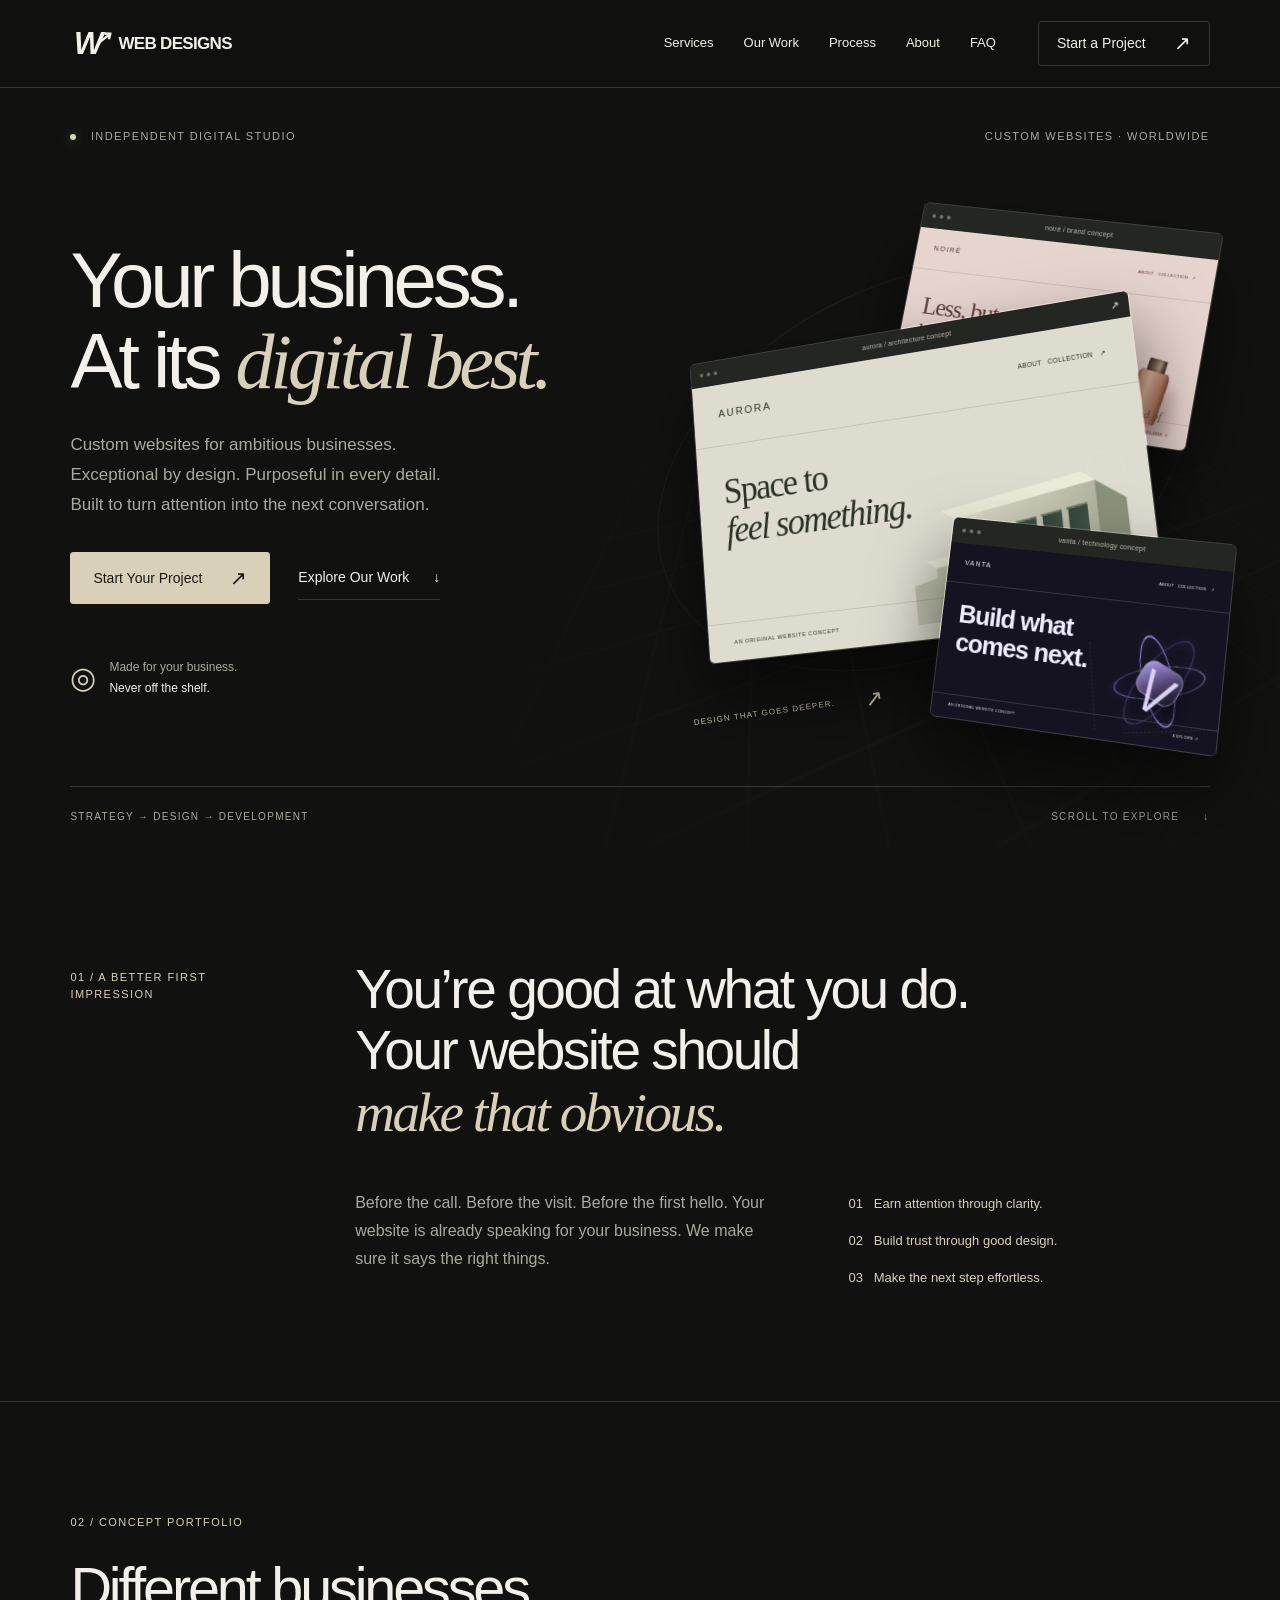
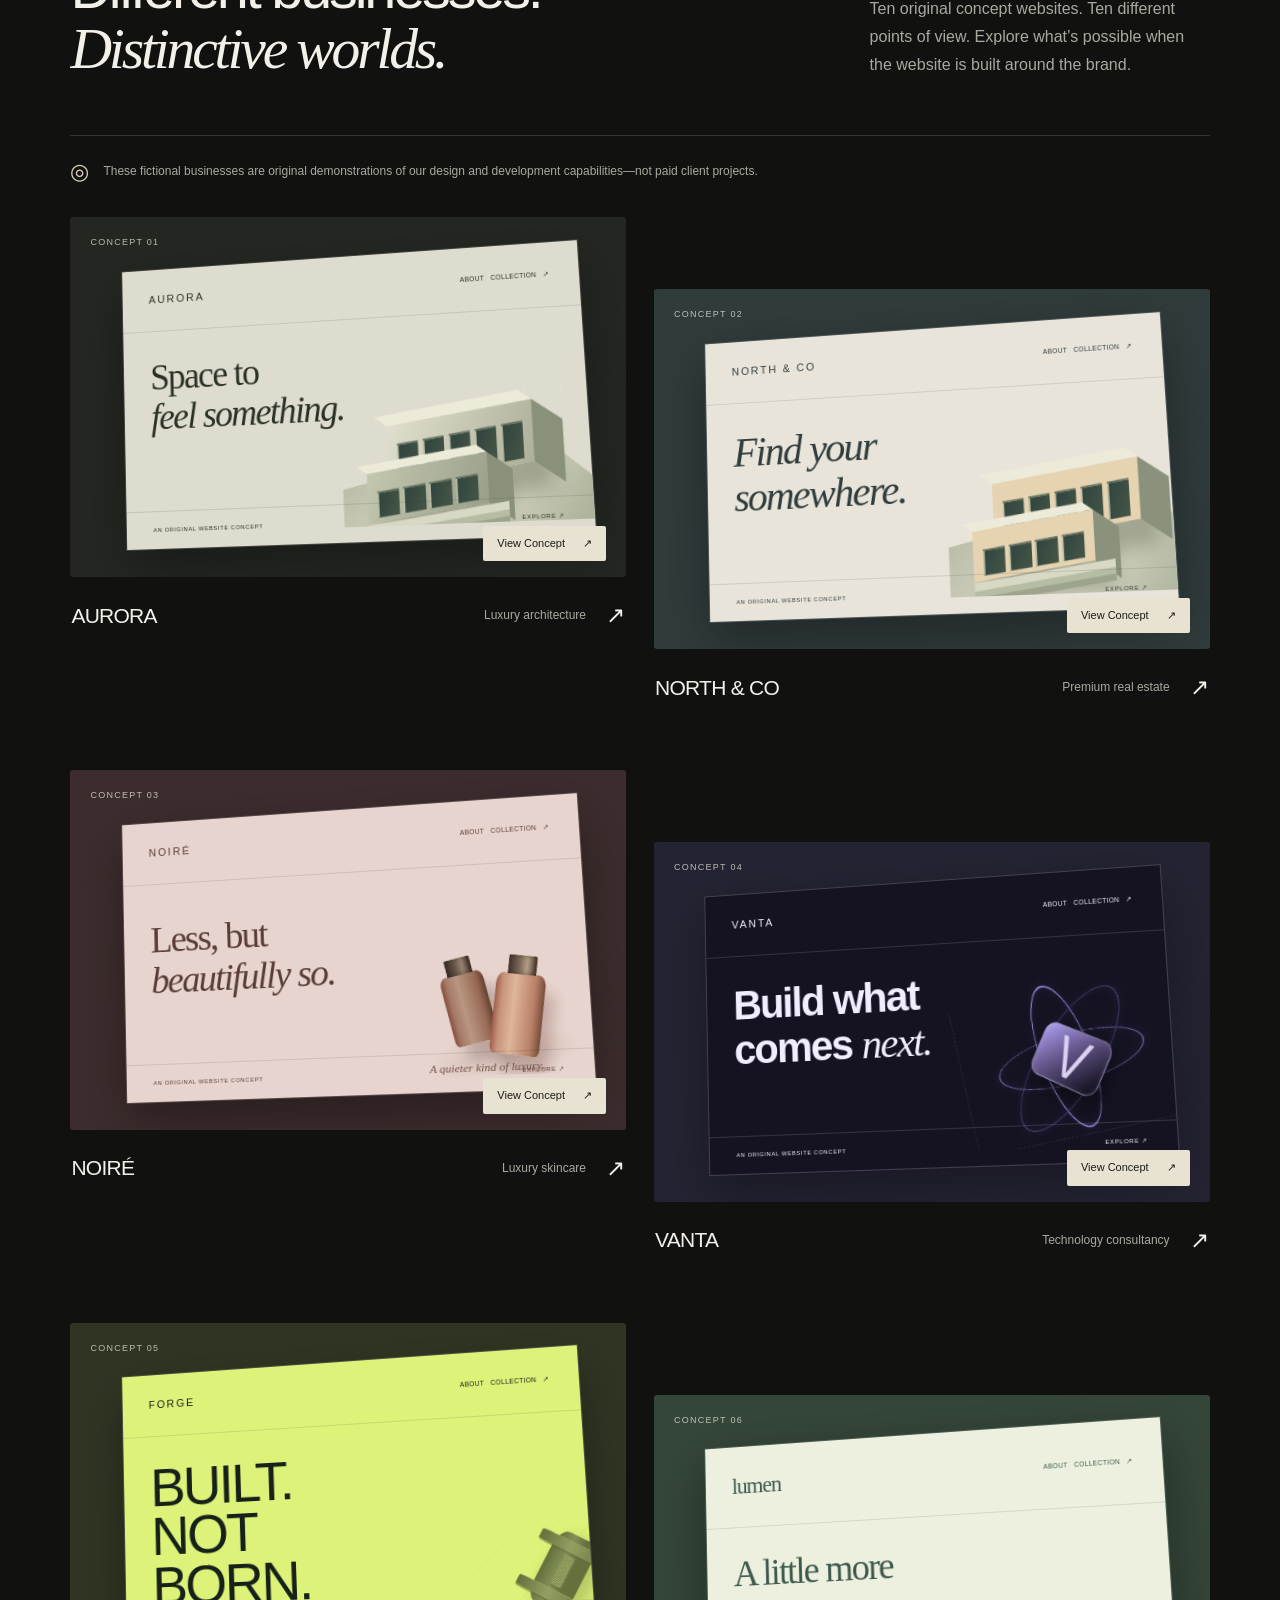
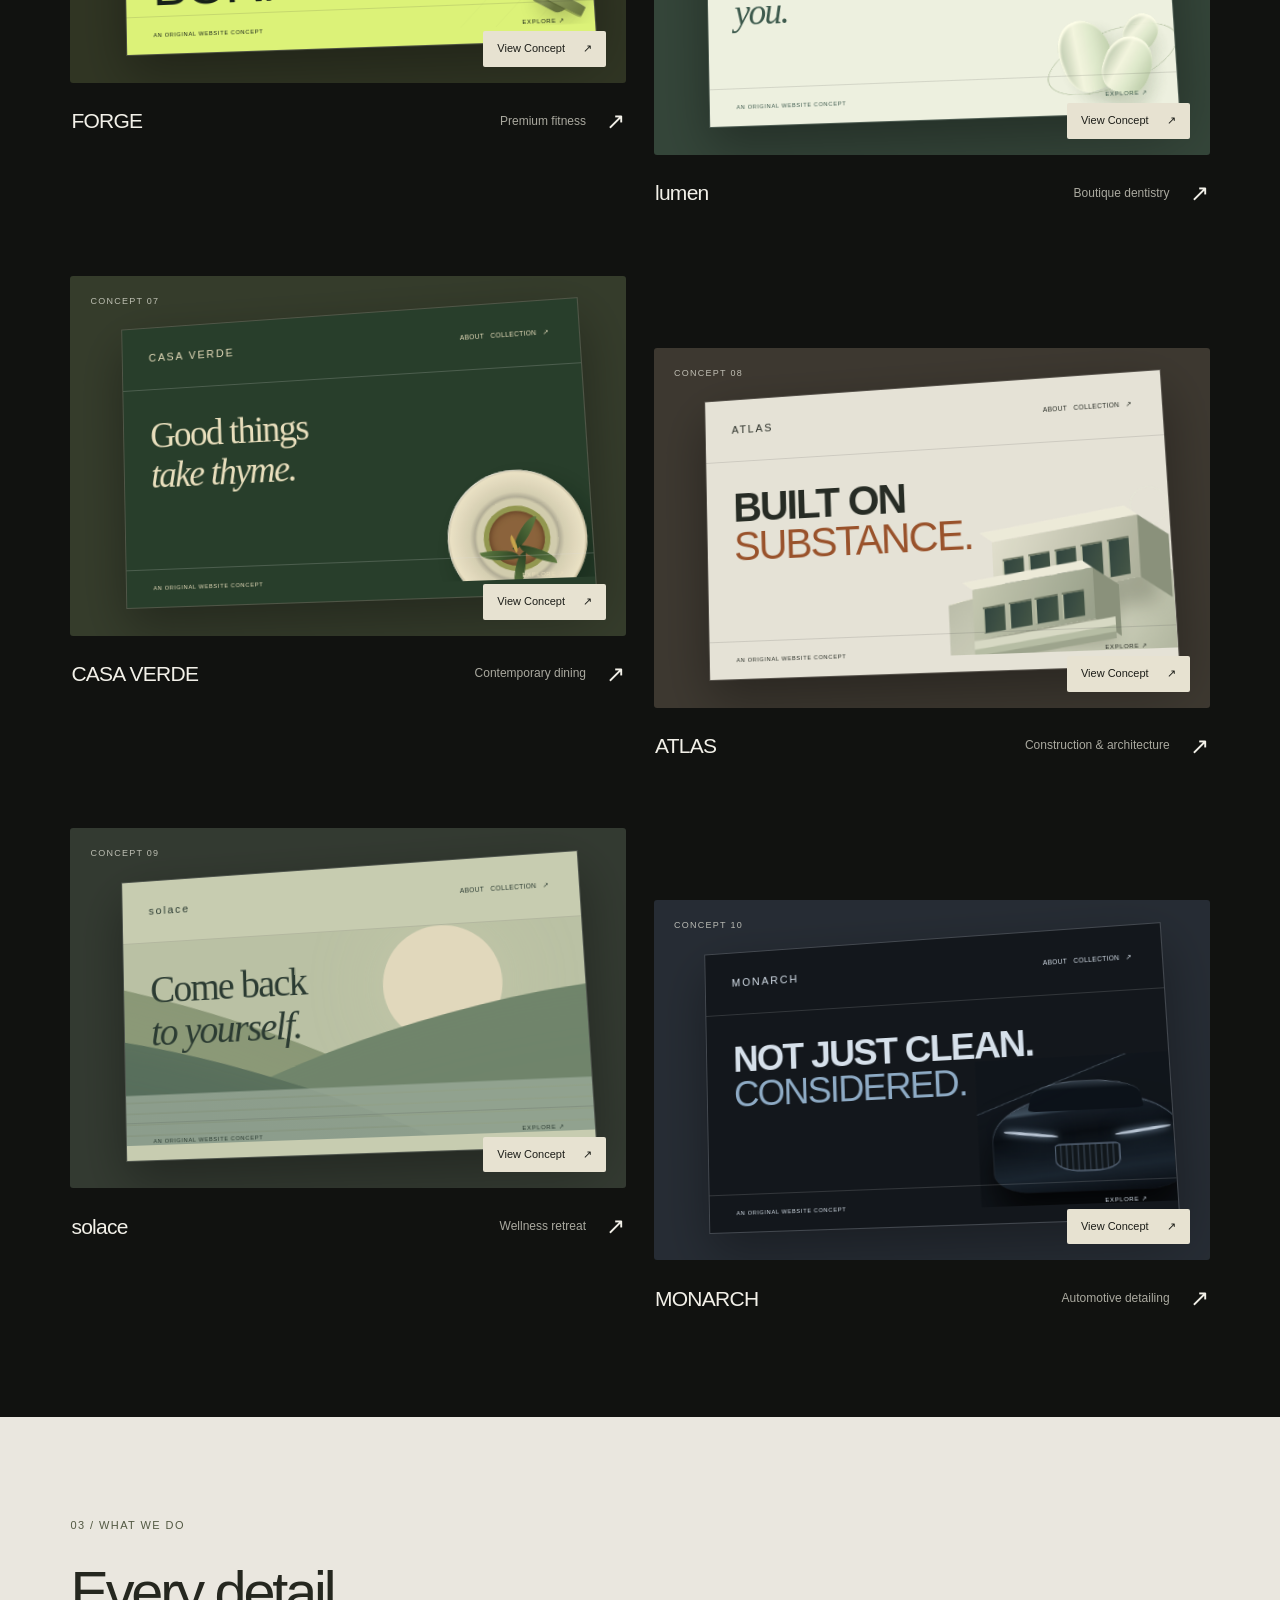
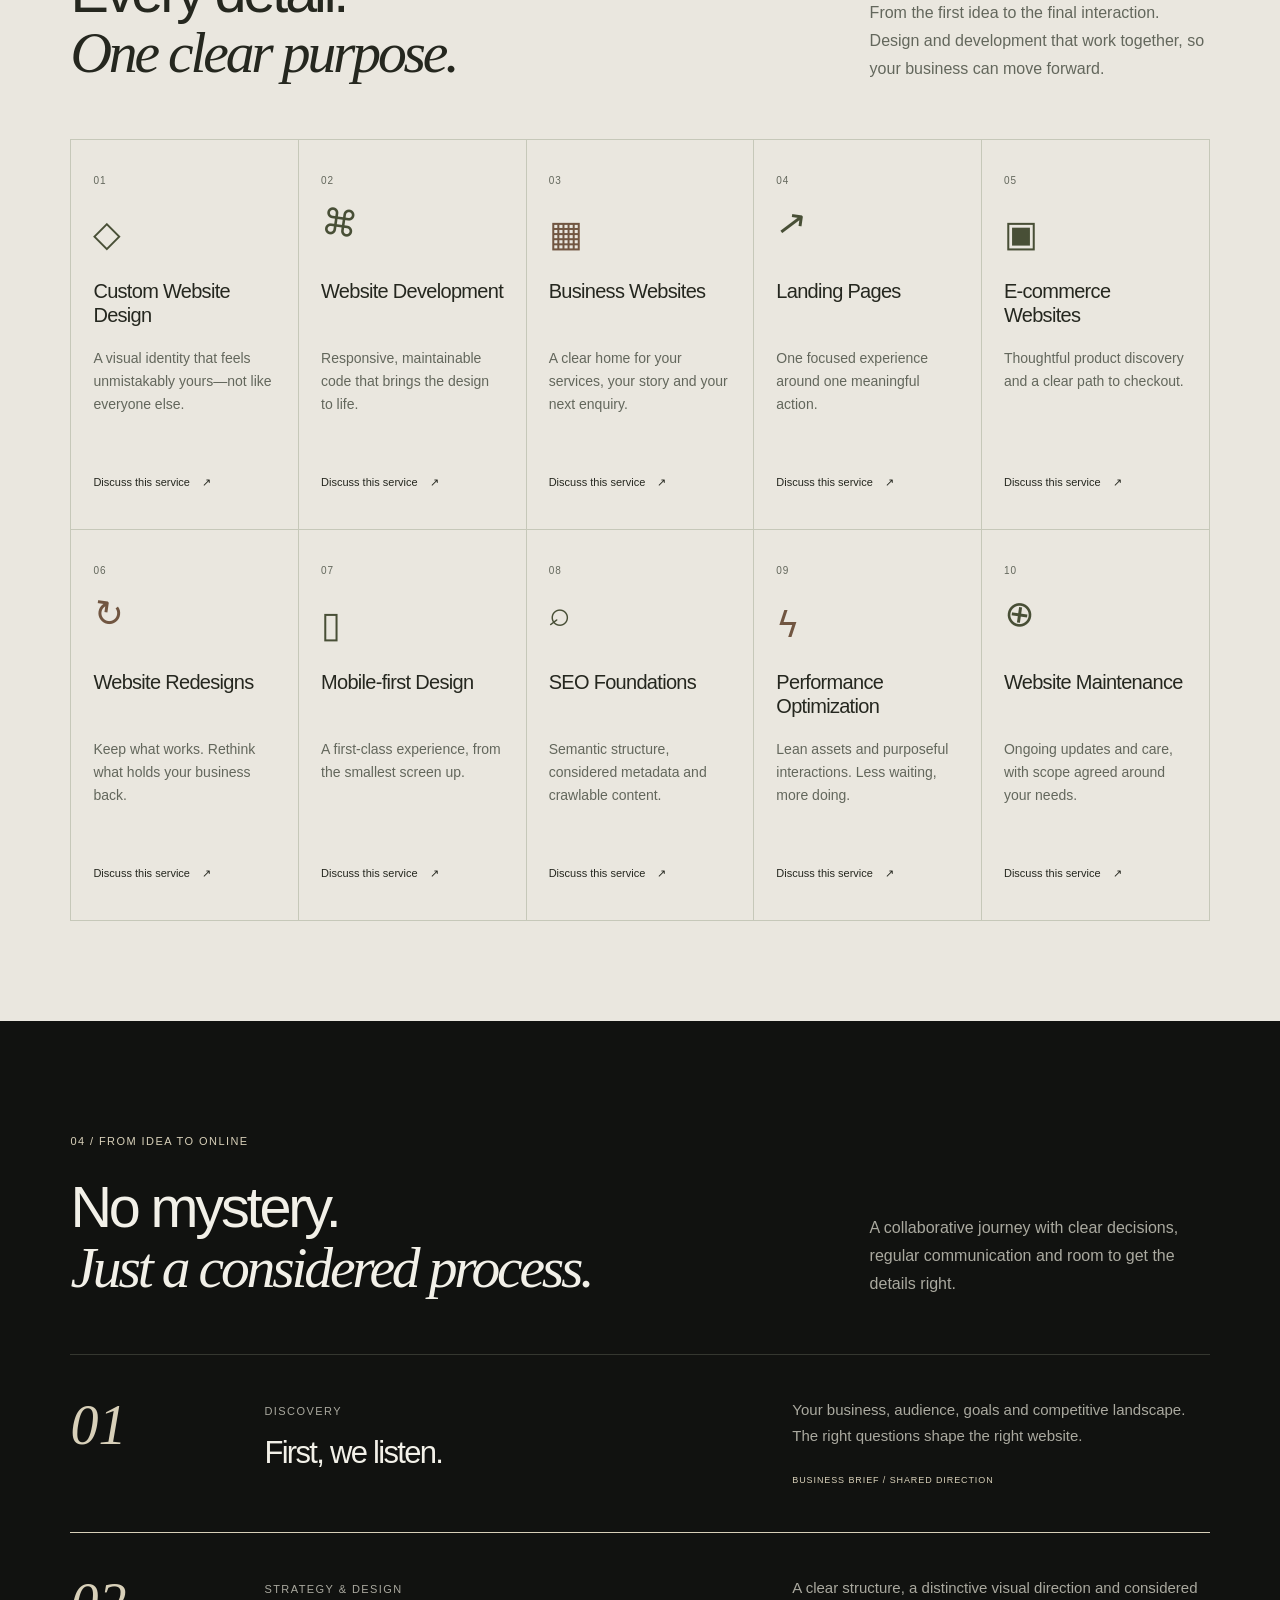
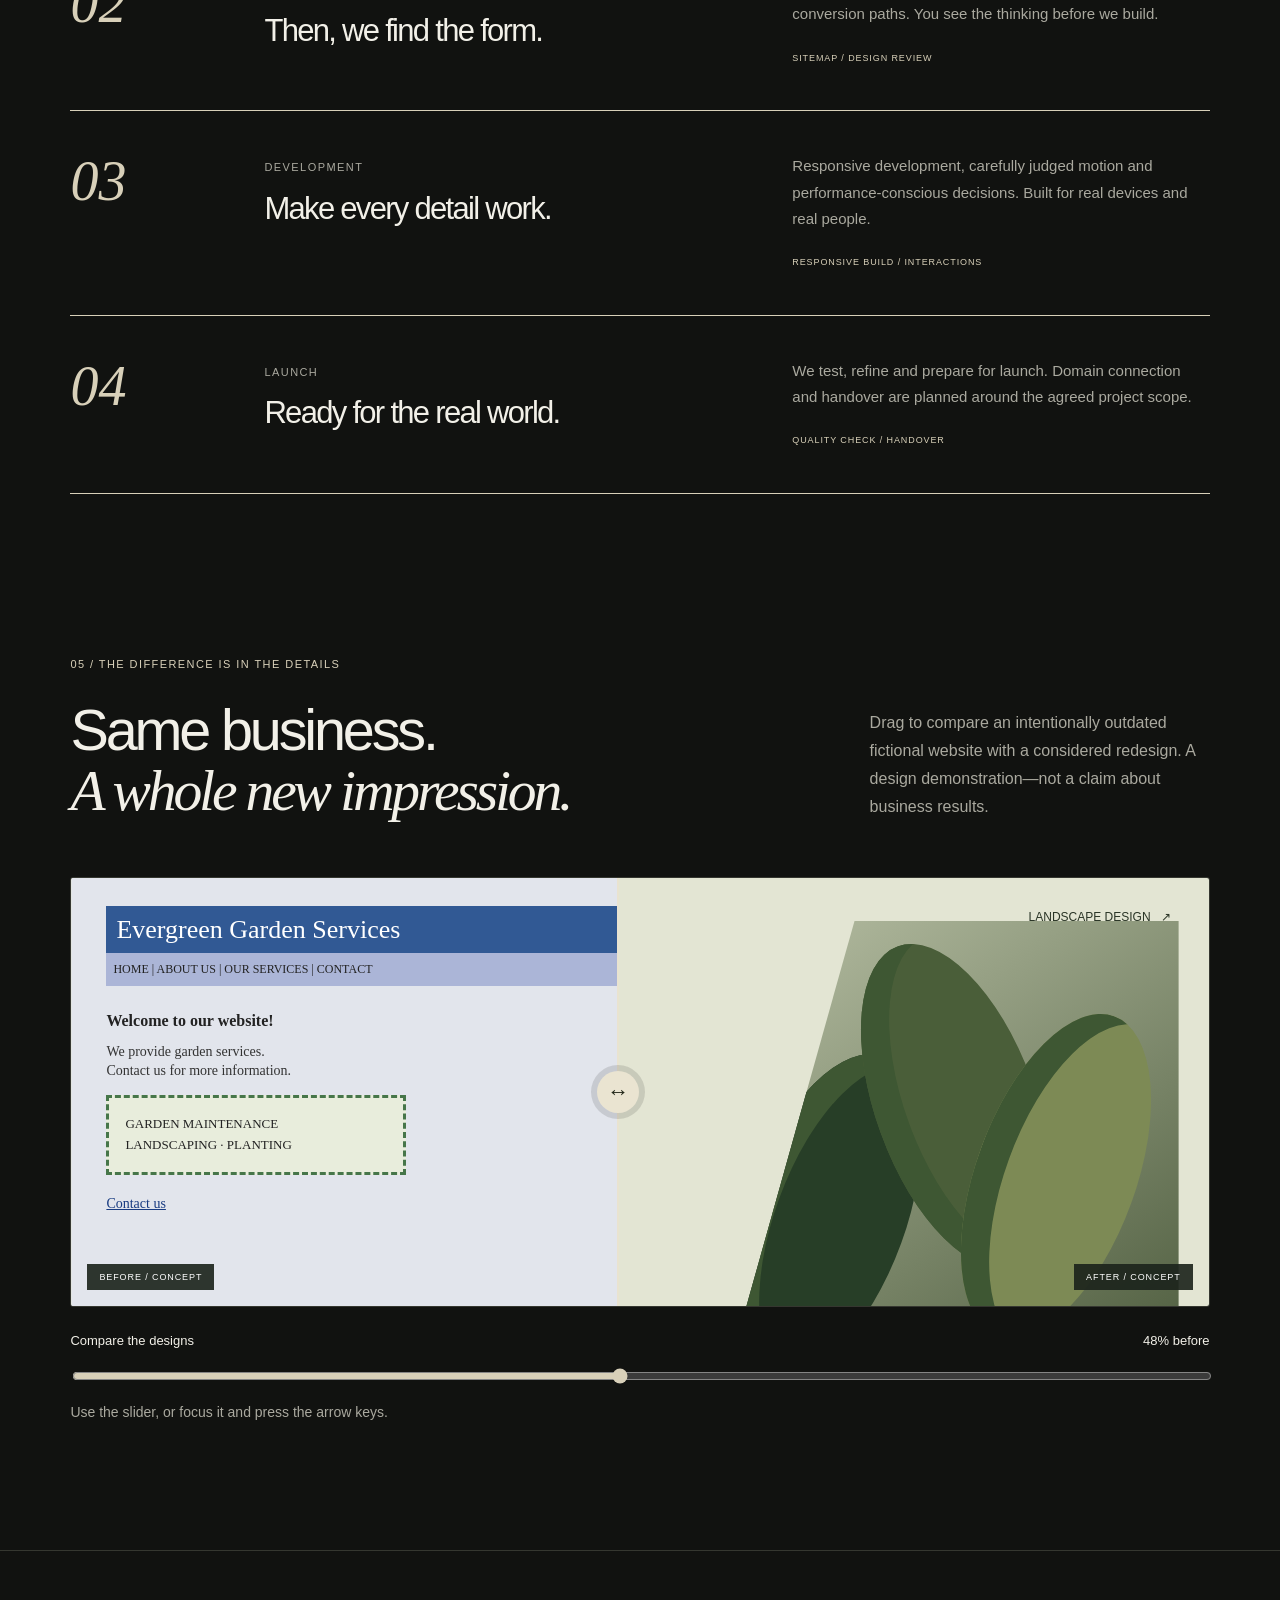
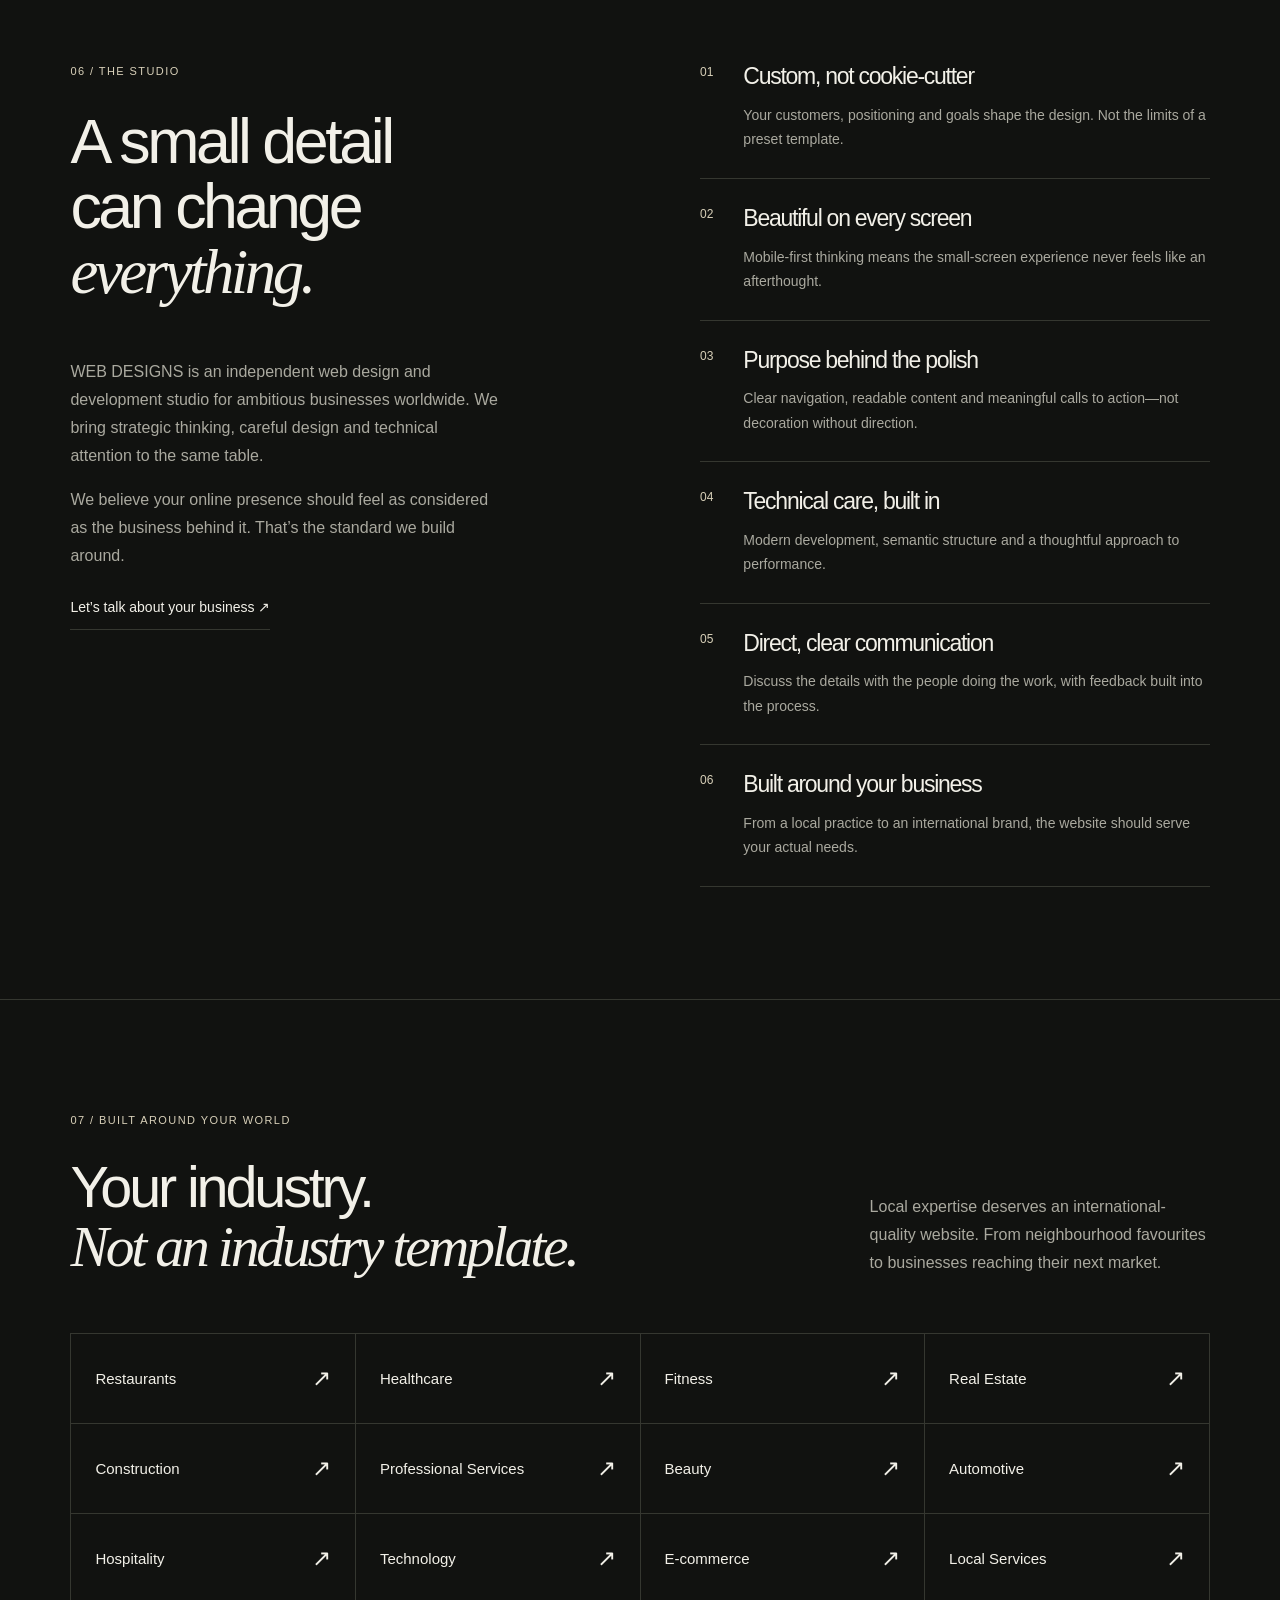
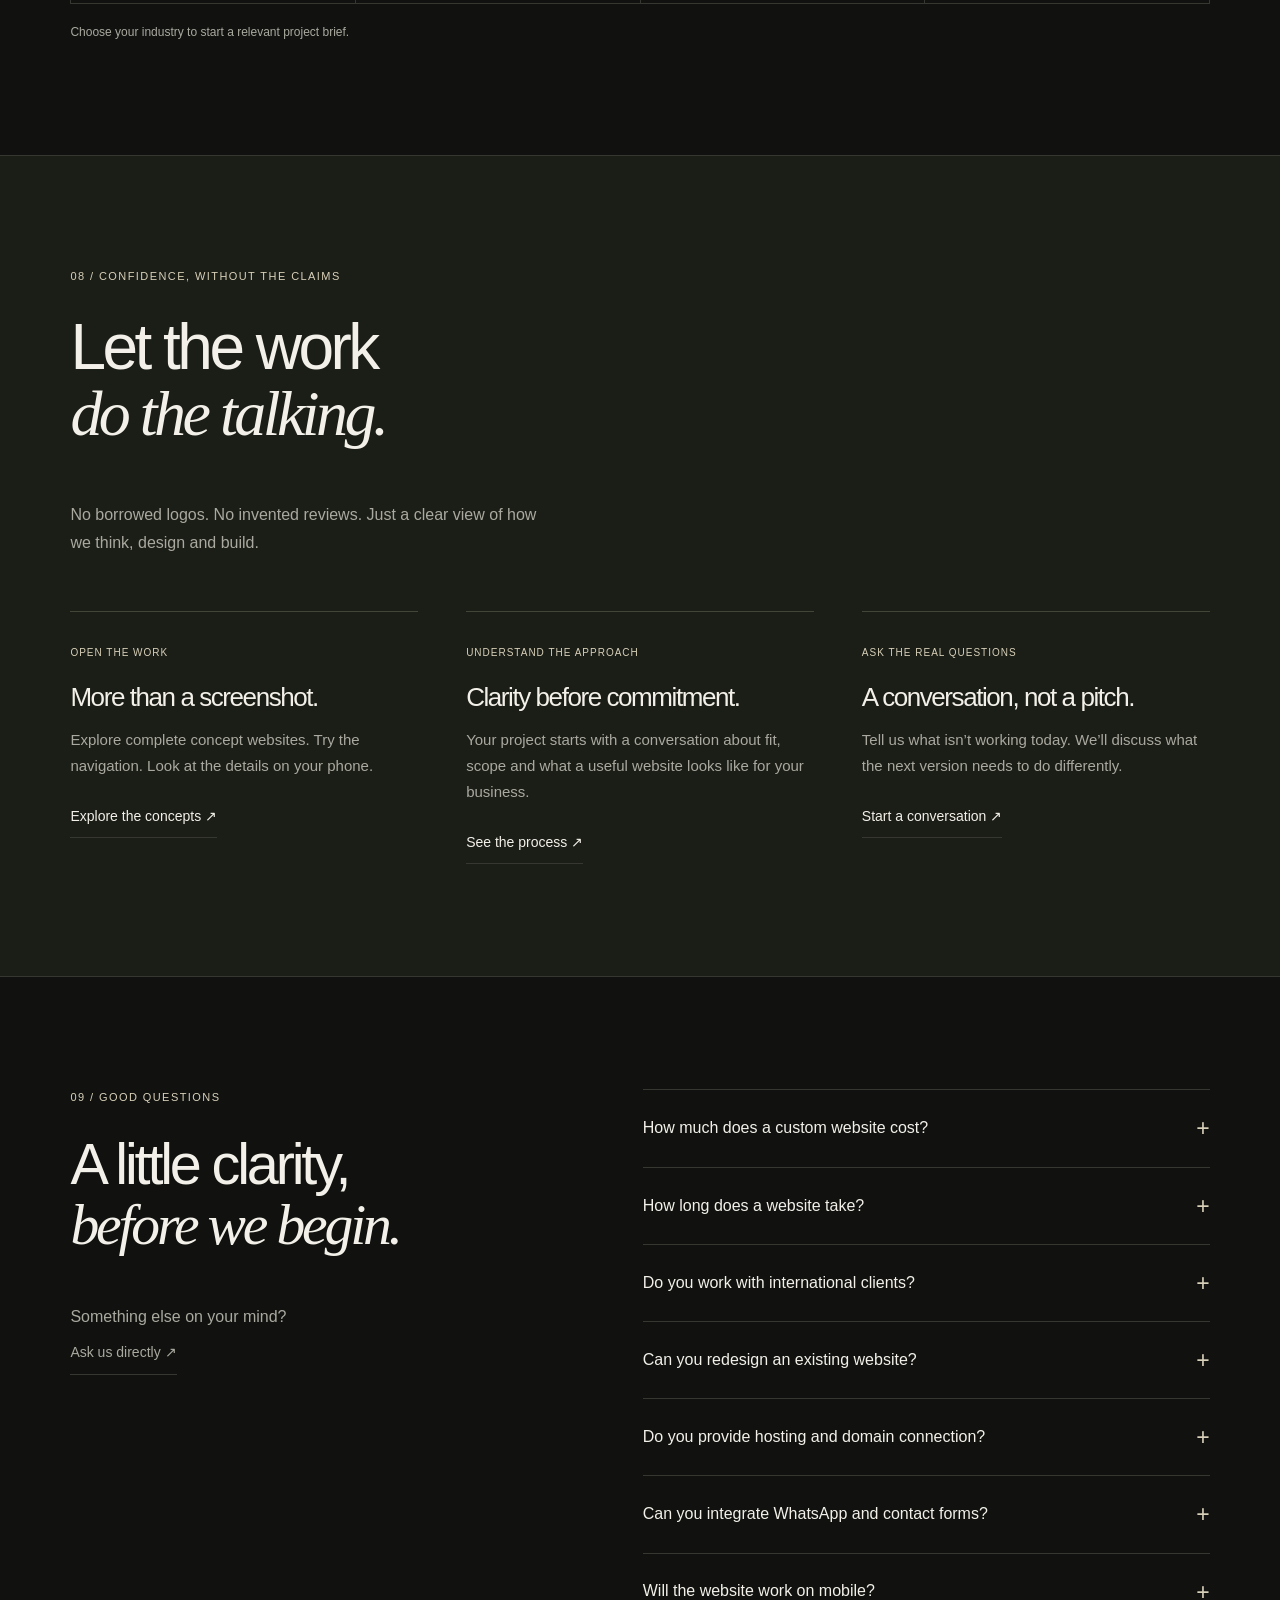
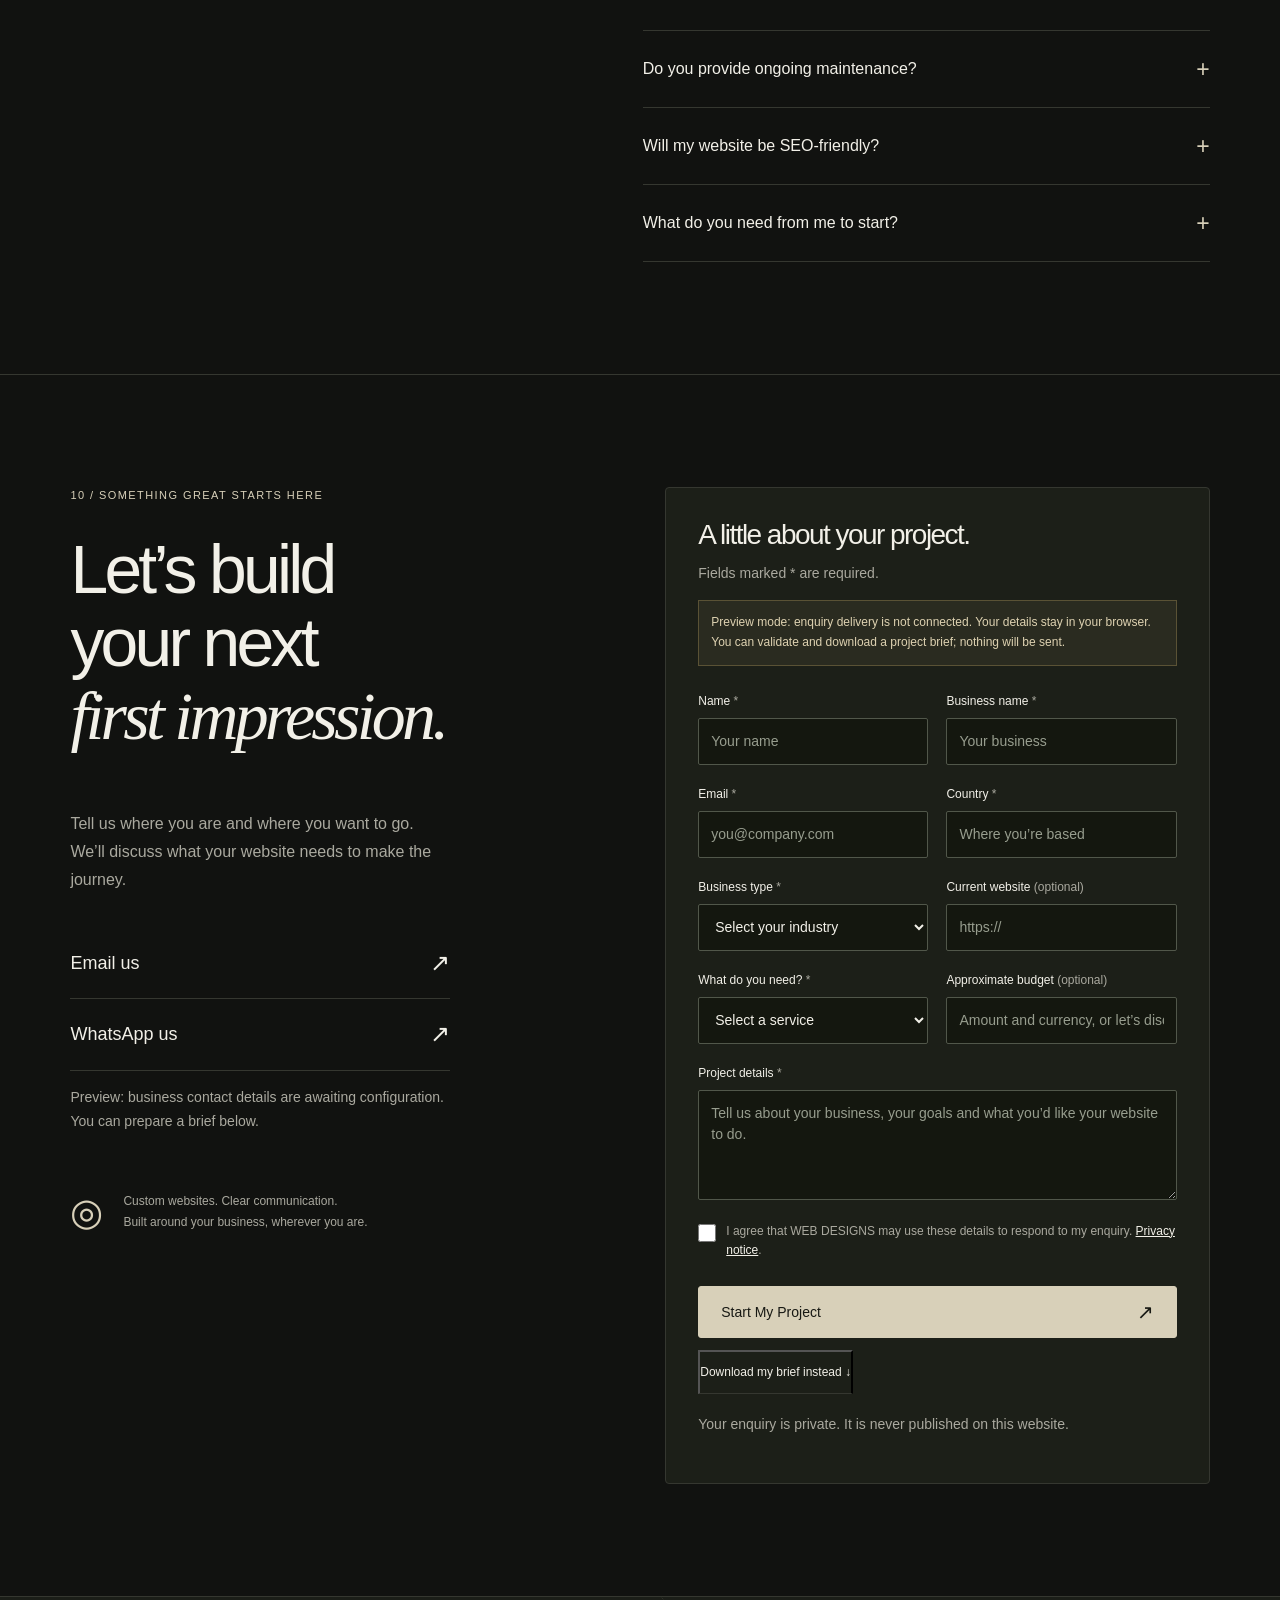
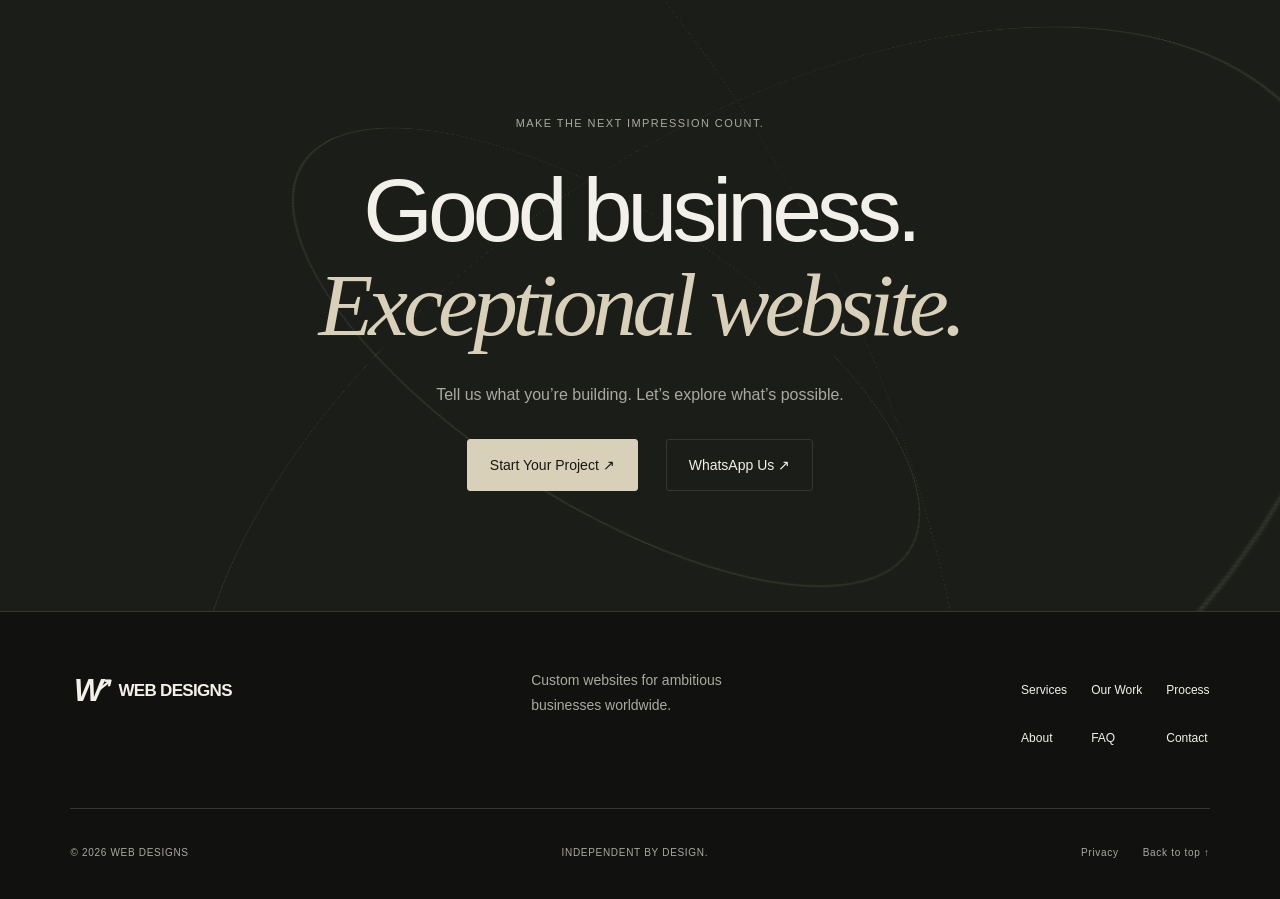
==== index.html @ fc2872d3 "Initial Web Designs website" ====
<!doctype html><html lang="en"><head><meta charset="utf-8"><meta name="viewport" content="width=device-width,initial-scale=1"><title>WEB DESIGNS — Custom Websites for Ambitious Businesses</title><meta name="description" content="Premium custom website design and development for businesses worldwide. Thoughtful strategy, mobile-first experiences and conversion-focused design."><meta name="theme-color" content="#111210"><meta property="og:type" content="website"><meta property="og:title" content="WEB DESIGNS — Custom Websites for Ambitious Businesses"><meta property="og:description" content="Premium custom website design and development for businesses worldwide. Thoughtful strategy, mobile-first experiences and conversion-focused design."><meta property="og:site_name" content="WEB DESIGNS"><meta name="twitter:card" content="summary_large_image"><meta name="robots" content="noindex,follow"><link rel="icon" href="./assets/favicon.svg" type="image/svg+xml"><link rel="stylesheet" href="./assets/base.css?v=45bfe9d2fe"><script src="./assets/config.js?v=0edd2de676" defer></script><script src="./assets/app.js?v=ed952c2383" defer></script></head><body class="agency"><a class="skip" href="#main">Skip to content</a><header class="site-header"><a href="#home" class="brand" aria-label="WEB DESIGNS home"><span class="logo-mark" aria-hidden="true">W<span>↗</span></span><span>WEB DESIGNS</span></a><button class="menu-toggle" aria-expanded="false" aria-controls="navigation">Menu <span aria-hidden="true">+</span></button><nav id="navigation" aria-label="Main navigation"><a href="#services">Services</a><a href="#work">Our Work</a><a href="#process">Process</a><a href="#about">About</a><a href="#faq">FAQ</a><a class="button nav-cta" href="#contact">Start a Project <span aria-hidden="true">↗</span></a></nav></header><main id="main"><section class="hero" id="home"><div class="hero-topline"><span class="eyebrow"><i class="status-dot"></i> INDEPENDENT DIGITAL STUDIO</span><span class="eyebrow hero-location">CUSTOM WEBSITES · WORLDWIDE</span></div><div class="hero-layout"><div class="hero-copy"><h1>Your business.<br>At its <em>digital best.</em></h1><p>Custom websites for ambitious businesses.<br class="desktop-only"> Exceptional by design. Purposeful in every detail.<br class="desktop-only"> Built to turn attention into the next conversation.</p><div class="actions"><a class="button primary" href="#contact">Start Your Project <span aria-hidden="true">↗</span></a><a class="text-link" href="#work">Explore Our Work <span aria-hidden="true">↓</span></a></div><div class="hero-detail"><span class="detail-icon" aria-hidden="true">◎</span><span>Made for your business.<br><strong>Never off the shelf.</strong></span></div></div><div class="hero-stage" data-tilt role="img" aria-label="Three original website design concepts in floating browser windows"><div class="stage-grid"></div><div class="stage-orbit"></div><div class="browser browser-back"><div class="browser-chrome"><i></i><i></i><i></i><span>noiré / brand concept</span></div><div class="mini-site mini-noire" aria-hidden="true"><div class="mini-nav"><b>NOIRÉ</b><span>ABOUT &nbsp; COLLECTION &nbsp; ↗</span></div><div class="mini-body"><h3>Less, but<br>beautifully so.</h3><div class="bottle-art" aria-hidden="true"><div class="bottle-shadow"></div><div class="bottle bottle-back"><span>NOIRÉ</span><small>THE NIGHT RITUAL<br>FORMULA 02</small></div><div class="bottle"><span>NOIRÉ</span><small>THE DAILY RITUAL<br>FORMULA 01</small><b>30 mL</b></div><div class="bottle-caption">A quieter kind of luxury.</div></div></div><div class="mini-foot">AN ORIGINAL WEBSITE CONCEPT <span>EXPLORE ↗</span></div></div></div><div class="browser browser-main"><div class="browser-chrome"><i></i><i></i><i></i><span>aurora / architecture concept</span><b>↗</b></div><div class="mini-site mini-aurora" aria-hidden="true"><div class="mini-nav"><b>AURORA</b><span>ABOUT &nbsp; COLLECTION &nbsp; ↗</span></div><div class="mini-body"><h3>Space to<br><em>feel something.</em></h3><div class="architecture-art" aria-hidden="true"><div class="arch-ground"></div><div class="arch-block block-one"><i></i><i></i><i></i><i></i><i></i></div><div class="arch-block block-two"><i></i><i></i><i></i><i></i></div><div class="arch-step"></div><div class="arch-sun"></div><span class="dimension">FORM / LIGHT / SPACE</span></div></div><div class="mini-foot">AN ORIGINAL WEBSITE CONCEPT <span>EXPLORE ↗</span></div></div></div><div class="browser browser-front"><div class="browser-chrome"><i></i><i></i><i></i><span>vanta / technology concept</span></div><div class="mini-site mini-vanta" aria-hidden="true"><div class="mini-nav"><b>VANTA</b><span>ABOUT &nbsp; COLLECTION &nbsp; ↗</span></div><div class="mini-body"><h3>Build what<br>comes next.</h3><div class="tech-art" aria-hidden="true"><div class="orbit orbit-one"></div><div class="orbit orbit-two"></div><div class="orbit orbit-three"></div><div class="tech-core">V</div><span class="tech-tag tag-a">SYSTEMS / CONNECTED</span><span class="tech-tag tag-b">IDEAS → INFRASTRUCTURE</span><div class="tech-axis"></div></div></div><div class="mini-foot">AN ORIGINAL WEBSITE CONCEPT <span>EXPLORE ↗</span></div></div></div><div class="stage-label"><span>DESIGN THAT GOES DEEPER.</span><span>↗</span></div></div></div><div class="hero-bottom"><span>STRATEGY → DESIGN → DEVELOPMENT</span><span>SCROLL TO EXPLORE <span aria-hidden="true">↓</span></span></div></section><section class="intro section" id="perspective"><div class="section-kicker">01 / A BETTER FIRST IMPRESSION</div><div class="intro-content"><h2>You’re good at what you do.<br>Your website should<br><em>make that obvious.</em></h2><div class="intro-bottom"><p>Before the call. Before the visit. Before the first hello. Your website is already speaking for your business. We make sure it says the right things.</p><div class="intro-points"><span>01 &nbsp; Earn attention through clarity.</span><span>02 &nbsp; Build trust through good design.</span><span>03 &nbsp; Make the next step effortless.</span></div></div></div></section><section class="section work-section" id="work"><div class="section-heading"><div><span class="section-kicker">02 / CONCEPT PORTFOLIO</span><h2>Different businesses.<br><em>Distinctive worlds.</em></h2></div><p>Ten original concept websites. Ten different points of view. Explore what’s possible when the website is built around the brand.</p></div><div class="portfolio-note"><span aria-hidden="true">◎</span><p>These fictional businesses are original demonstrations of our design and development capabilities—not paid client projects.</p></div><div class="work-grid"><a class="project-card project-aurora reveal" href="./work/aurora/" data-category="Luxury architecture" style="--project-accent:#b8b3a2"><div class="project-preview" data-tilt><div class="project-chip">CONCEPT 01</div><div class="project-screen"><div class="mini-site mini-aurora" aria-hidden="true"><div class="mini-nav"><b>AURORA</b><span>ABOUT &nbsp; COLLECTION &nbsp; ↗</span></div><div class="mini-body"><h3>Space to<br><em>feel something.</em></h3><div class="architecture-art" aria-hidden="true"><div class="arch-ground"></div><div class="arch-block block-one"><i></i><i></i><i></i><i></i><i></i></div><div class="arch-block block-two"><i></i><i></i><i></i><i></i></div><div class="arch-step"></div><div class="arch-sun"></div><span class="dimension">FORM / LIGHT / SPACE</span></div></div><div class="mini-foot">AN ORIGINAL WEBSITE CONCEPT <span>EXPLORE ↗</span></div></div></div><span class="view-concept">View Concept <span aria-hidden="true">↗</span></span></div><div class="project-meta"><h3>AURORA</h3><span>Luxury architecture</span><span aria-hidden="true">↗</span></div></a><a class="project-card project-north-co reveal" href="./work/north-co/" data-category="Premium real estate" style="--project-accent:#d9a267"><div class="project-preview" data-tilt><div class="project-chip">CONCEPT 02</div><div class="project-screen"><div class="mini-site mini-north-co" aria-hidden="true"><div class="mini-nav"><b>NORTH & CO</b><span>ABOUT &nbsp; COLLECTION &nbsp; ↗</span></div><div class="mini-body"><h3>Find your<br><em>somewhere.</em></h3><div class="architecture-art" aria-hidden="true"><div class="arch-ground"></div><div class="arch-block block-one"><i></i><i></i><i></i><i></i><i></i></div><div class="arch-block block-two"><i></i><i></i><i></i><i></i></div><div class="arch-step"></div><div class="arch-sun"></div><span class="dimension">FORM / LIGHT / SPACE</span></div></div><div class="mini-foot">AN ORIGINAL WEBSITE CONCEPT <span>EXPLORE ↗</span></div></div></div><span class="view-concept">View Concept <span aria-hidden="true">↗</span></span></div><div class="project-meta"><h3>NORTH & CO</h3><span>Premium real estate</span><span aria-hidden="true">↗</span></div></a><a class="project-card project-noire reveal" href="./work/noire/" data-category="Luxury skincare" style="--project-accent:#d9b6ac"><div class="project-preview" data-tilt><div class="project-chip">CONCEPT 03</div><div class="project-screen"><div class="mini-site mini-noire" aria-hidden="true"><div class="mini-nav"><b>NOIRÉ</b><span>ABOUT &nbsp; COLLECTION &nbsp; ↗</span></div><div class="mini-body"><h3>Less, but<br><em>beautifully so.</em></h3><div class="bottle-art" aria-hidden="true"><div class="bottle-shadow"></div><div class="bottle bottle-back"><span>NOIRÉ</span><small>THE NIGHT RITUAL<br>FORMULA 02</small></div><div class="bottle"><span>NOIRÉ</span><small>THE DAILY RITUAL<br>FORMULA 01</small><b>30 mL</b></div><div class="bottle-caption">A quieter kind of luxury.</div></div></div><div class="mini-foot">AN ORIGINAL WEBSITE CONCEPT <span>EXPLORE ↗</span></div></div></div><span class="view-concept">View Concept <span aria-hidden="true">↗</span></span></div><div class="project-meta"><h3>NOIRÉ</h3><span>Luxury skincare</span><span aria-hidden="true">↗</span></div></a><a class="project-card project-vanta reveal" href="./work/vanta/" data-category="Technology consultancy" style="--project-accent:#a999ff"><div class="project-preview" data-tilt><div class="project-chip">CONCEPT 04</div><div class="project-screen"><div class="mini-site mini-vanta" aria-hidden="true"><div class="mini-nav"><b>VANTA</b><span>ABOUT &nbsp; COLLECTION &nbsp; ↗</span></div><div class="mini-body"><h3>Build what<br>comes <em>next.</em></h3><div class="tech-art" aria-hidden="true"><div class="orbit orbit-one"></div><div class="orbit orbit-two"></div><div class="orbit orbit-three"></div><div class="tech-core">V</div><span class="tech-tag tag-a">SYSTEMS / CONNECTED</span><span class="tech-tag tag-b">IDEAS → INFRASTRUCTURE</span><div class="tech-axis"></div></div></div><div class="mini-foot">AN ORIGINAL WEBSITE CONCEPT <span>EXPLORE ↗</span></div></div></div><span class="view-concept">View Concept <span aria-hidden="true">↗</span></span></div><div class="project-meta"><h3>VANTA</h3><span>Technology consultancy</span><span aria-hidden="true">↗</span></div></a><a class="project-card project-forge reveal" href="./work/forge/" data-category="Premium fitness" style="--project-accent:#e4fa79"><div class="project-preview" data-tilt><div class="project-chip">CONCEPT 05</div><div class="project-screen"><div class="mini-site mini-forge" aria-hidden="true"><div class="mini-nav"><b>FORGE</b><span>ABOUT &nbsp; COLLECTION &nbsp; ↗</span></div><div class="mini-body"><h3>BUILT.<br>NOT <em>BORN.</em></h3><div class="forge-art" aria-hidden="true"><div class="forge-weight"><i></i><i></i><i></i></div><span class="forge-word">DO<br>THE<br>WORK.</span><small>STRENGTH IS A PRACTICE.</small></div></div><div class="mini-foot">AN ORIGINAL WEBSITE CONCEPT <span>EXPLORE ↗</span></div></div></div><span class="view-concept">View Concept <span aria-hidden="true">↗</span></span></div><div class="project-meta"><h3>FORGE</h3><span>Premium fitness</span><span aria-hidden="true">↗</span></div></a><a class="project-card project-lumen reveal" href="./work/lumen/" data-category="Boutique dentistry" style="--project-accent:#c5d5b7"><div class="project-preview" data-tilt><div class="project-chip">CONCEPT 06</div><div class="project-screen"><div class="mini-site mini-lumen" aria-hidden="true"><div class="mini-nav"><b>lumen</b><span>ABOUT &nbsp; COLLECTION &nbsp; ↗</span></div><div class="mini-body"><h3>A little more<br><em>you.</em></h3><div class="lumen-art" aria-hidden="true"><div class="enamel e1"></div><div class="enamel e2"></div><div class="enamel e3"></div><div class="lumen-ring"></div><span>CARE, IN A NEW LIGHT.</span></div></div><div class="mini-foot">AN ORIGINAL WEBSITE CONCEPT <span>EXPLORE ↗</span></div></div></div><span class="view-concept">View Concept <span aria-hidden="true">↗</span></span></div><div class="project-meta"><h3>lumen</h3><span>Boutique dentistry</span><span aria-hidden="true">↗</span></div></a><a class="project-card project-casa-verde reveal" href="./work/casa-verde/" data-category="Contemporary dining" style="--project-accent:#d5bb77"><div class="project-preview" data-tilt><div class="project-chip">CONCEPT 07</div><div class="project-screen"><div class="mini-site mini-casa-verde" aria-hidden="true"><div class="mini-nav"><b>CASA VERDE</b><span>ABOUT &nbsp; COLLECTION &nbsp; ↗</span></div><div class="mini-body"><h3>Good things<br><em>take thyme.</em></h3><div class="plate-art" aria-hidden="true"><div class="plate"><div class="dish"><i></i><i></i><i></i><i></i><i></i></div></div><div class="cutlery"></div><span>SEASON / SOIL / SOUL</span></div></div><div class="mini-foot">AN ORIGINAL WEBSITE CONCEPT <span>EXPLORE ↗</span></div></div></div><span class="view-concept">View Concept <span aria-hidden="true">↗</span></span></div><div class="project-meta"><h3>CASA VERDE</h3><span>Contemporary dining</span><span aria-hidden="true">↗</span></div></a><a class="project-card project-atlas reveal" href="./work/atlas/" data-category="Construction &amp; architecture" style="--project-accent:#e69650"><div class="project-preview" data-tilt><div class="project-chip">CONCEPT 08</div><div class="project-screen"><div class="mini-site mini-atlas" aria-hidden="true"><div class="mini-nav"><b>ATLAS</b><span>ABOUT &nbsp; COLLECTION &nbsp; ↗</span></div><div class="mini-body"><h3>BUILT ON<br><em>SUBSTANCE.</em></h3><div class="architecture-art" aria-hidden="true"><div class="arch-ground"></div><div class="arch-block block-one"><i></i><i></i><i></i><i></i><i></i></div><div class="arch-block block-two"><i></i><i></i><i></i><i></i></div><div class="arch-step"></div><div class="arch-sun"></div><span class="dimension">FORM / LIGHT / SPACE</span></div></div><div class="mini-foot">AN ORIGINAL WEBSITE CONCEPT <span>EXPLORE ↗</span></div></div></div><span class="view-concept">View Concept <span aria-hidden="true">↗</span></span></div><div class="project-meta"><h3>ATLAS</h3><span>Construction & architecture</span><span aria-hidden="true">↗</span></div></a><a class="project-card project-solace reveal" href="./work/solace/" data-category="Wellness retreat" style="--project-accent:#c8c995"><div class="project-preview" data-tilt><div class="project-chip">CONCEPT 09</div><div class="project-screen"><div class="mini-site mini-solace" aria-hidden="true"><div class="mini-nav"><b>solace</b><span>ABOUT &nbsp; COLLECTION &nbsp; ↗</span></div><div class="mini-body"><h3>Come back<br><em>to yourself.</em></h3><div class="solace-art" aria-hidden="true"><div class="solace-sun"></div><div class="hill hill1"></div><div class="hill hill2"></div><div class="hill hill3"></div><div class="water"></div><span>LESS NOISE. MORE NATURE.</span></div></div><div class="mini-foot">AN ORIGINAL WEBSITE CONCEPT <span>EXPLORE ↗</span></div></div></div><span class="view-concept">View Concept <span aria-hidden="true">↗</span></span></div><div class="project-meta"><h3>solace</h3><span>Wellness retreat</span><span aria-hidden="true">↗</span></div></a><a class="project-card project-monarch reveal" href="./work/monarch/" data-category="Automotive detailing" style="--project-accent:#a9bad0"><div class="project-preview" data-tilt><div class="project-chip">CONCEPT 10</div><div class="project-screen"><div class="mini-site mini-monarch" aria-hidden="true"><div class="mini-nav"><b>MONARCH</b><span>ABOUT &nbsp; COLLECTION &nbsp; ↗</span></div><div class="mini-body"><h3>NOT JUST CLEAN.<br><em>CONSIDERED.</em></h3><div class="monarch-art" aria-hidden="true"><div class="car-body"></div><div class="car-light left"></div><div class="car-light right"></div><div class="car-grille"></div><div class="light-line"></div><span>EVERY REFLECTION, REFINED.</span></div></div><div class="mini-foot">AN ORIGINAL WEBSITE CONCEPT <span>EXPLORE ↗</span></div></div></div><span class="view-concept">View Concept <span aria-hidden="true">↗</span></span></div><div class="project-meta"><h3>MONARCH</h3><span>Automotive detailing</span><span aria-hidden="true">↗</span></div></a></div></section><section class="section services-section" id="services"><div class="section-heading"><div><span class="section-kicker">03 / WHAT WE DO</span><h2>Every detail.<br><em>One clear purpose.</em></h2></div><p>From the first idea to the final interaction. Design and development that work together, so your business can move forward.</p></div><div class="services-grid"><article class="service reveal service-0"><span class="service-number">01</span><span class="service-icon" aria-hidden="true">◇</span><h3>Custom Website Design</h3><p>A visual identity that feels unmistakably yours—not like everyone else.</p><a href="#contact" class="service-link" aria-label="Discuss Custom Website Design">Discuss this service <span aria-hidden="true">↗</span></a></article><article class="service reveal service-1"><span class="service-number">02</span><span class="service-icon" aria-hidden="true">⌘</span><h3>Website Development</h3><p>Responsive, maintainable code that brings the design to life.</p><a href="#contact" class="service-link" aria-label="Discuss Website Development">Discuss this service <span aria-hidden="true">↗</span></a></article><article class="service reveal service-2"><span class="service-number">03</span><span class="service-icon" aria-hidden="true">▦</span><h3>Business Websites</h3><p>A clear home for your services, your story and your next enquiry.</p><a href="#contact" class="service-link" aria-label="Discuss Business Websites">Discuss this service <span aria-hidden="true">↗</span></a></article><article class="service reveal service-3"><span class="service-number">04</span><span class="service-icon" aria-hidden="true">↗</span><h3>Landing Pages</h3><p>One focused experience around one meaningful action.</p><a href="#contact" class="service-link" aria-label="Discuss Landing Pages">Discuss this service <span aria-hidden="true">↗</span></a></article><article class="service reveal service-4"><span class="service-number">05</span><span class="service-icon" aria-hidden="true">▣</span><h3>E-commerce Websites</h3><p>Thoughtful product discovery and a clear path to checkout.</p><a href="#contact" class="service-link" aria-label="Discuss E-commerce Websites">Discuss this service <span aria-hidden="true">↗</span></a></article><article class="service reveal service-5"><span class="service-number">06</span><span class="service-icon" aria-hidden="true">↻</span><h3>Website Redesigns</h3><p>Keep what works. Rethink what holds your business back.</p><a href="#contact" class="service-link" aria-label="Discuss Website Redesigns">Discuss this service <span aria-hidden="true">↗</span></a></article><article class="service reveal service-6"><span class="service-number">07</span><span class="service-icon" aria-hidden="true">▯</span><h3>Mobile-first Design</h3><p>A first-class experience, from the smallest screen up.</p><a href="#contact" class="service-link" aria-label="Discuss Mobile-first Design">Discuss this service <span aria-hidden="true">↗</span></a></article><article class="service reveal service-7"><span class="service-number">08</span><span class="service-icon" aria-hidden="true">⌕</span><h3>SEO Foundations</h3><p>Semantic structure, considered metadata and crawlable content.</p><a href="#contact" class="service-link" aria-label="Discuss SEO Foundations">Discuss this service <span aria-hidden="true">↗</span></a></article><article class="service reveal service-8"><span class="service-number">09</span><span class="service-icon" aria-hidden="true">ϟ</span><h3>Performance Optimization</h3><p>Lean assets and purposeful interactions. Less waiting, more doing.</p><a href="#contact" class="service-link" aria-label="Discuss Performance Optimization">Discuss this service <span aria-hidden="true">↗</span></a></article><article class="service reveal service-9"><span class="service-number">10</span><span class="service-icon" aria-hidden="true">⊕</span><h3>Website Maintenance</h3><p>Ongoing updates and care, with scope agreed around your needs.</p><a href="#contact" class="service-link" aria-label="Discuss Website Maintenance">Discuss this service <span aria-hidden="true">↗</span></a></article></div></section><section class="section process-section" id="process"><div class="section-heading"><div><span class="section-kicker">04 / FROM IDEA TO ONLINE</span><h2>No mystery.<br><em>Just a considered process.</em></h2></div><p>A collaborative journey with clear decisions, regular communication and room to get the details right.</p></div><div class="process-list"><article class="process-step reveal"><span class="step-index">01</span><div><span class="eyebrow">DISCOVERY</span><h3>First, we listen.</h3></div><div><p>Your business, audience, goals and competitive landscape. The right questions shape the right website.</p><span class="process-deliverable">BUSINESS BRIEF / SHARED DIRECTION</span></div></article><article class="process-step reveal"><span class="step-index">02</span><div><span class="eyebrow">STRATEGY & DESIGN</span><h3>Then, we find the form.</h3></div><div><p>A clear structure, a distinctive visual direction and considered conversion paths. You see the thinking before we build.</p><span class="process-deliverable">SITEMAP / DESIGN REVIEW</span></div></article><article class="process-step reveal"><span class="step-index">03</span><div><span class="eyebrow">DEVELOPMENT</span><h3>Make every detail work.</h3></div><div><p>Responsive development, carefully judged motion and performance-conscious decisions. Built for real devices and real people.</p><span class="process-deliverable">RESPONSIVE BUILD / INTERACTIONS</span></div></article><article class="process-step reveal"><span class="step-index">04</span><div><span class="eyebrow">LAUNCH</span><h3>Ready for the real world.</h3></div><div><p>We test, refine and prepare for launch. Domain connection and handover are planned around the agreed project scope.</p><span class="process-deliverable">QUALITY CHECK / HANDOVER</span></div></article></div></section><section class="section transform-section" id="transformation"><div class="section-heading"><div><span class="section-kicker">05 / THE DIFFERENCE IS IN THE DETAILS</span><h2>Same business.<br><em>A whole new impression.</em></h2></div><p>Drag to compare an intentionally outdated fictional website with a considered redesign. A design demonstration—not a claim about business results.</p></div><div class="comparison" style="--split:48%"><div class="comparison-after"><div class="compare-modern"><header><strong>EVERGREEN.</strong><span>LANDSCAPE DESIGN &nbsp; ↗</span></header><div><span class="eyebrow">OUTDOORS, RECONSIDERED.</span><h3>A better place<br>to <em>come home to.</em></h3><p>Thoughtful landscapes for everyday living.</p><span class="compare-cta">Explore your garden’s potential ↗</span></div><div class="garden-art" aria-hidden="true"><i></i><i></i><i></i></div></div><span class="compare-label after-label">AFTER / CONCEPT</span></div><div class="comparison-before"><div class="compare-old"><h3>Evergreen Garden Services</h3><div class="old-nav">HOME | ABOUT US | OUR SERVICES | CONTACT</div><h4>Welcome to our website!</h4><p>We provide garden services.<br>Contact us for more information.</p><div class="old-box">GARDEN MAINTENANCE<br>LANDSCAPING · PLANTING</div><span>Contact us</span></div><span class="compare-label before-label">BEFORE / CONCEPT</span></div><div class="compare-handle" aria-hidden="true"><span>↔</span></div></div><label class="slider-label" for="comparison-slider">Compare the designs <span id="comparison-value">48% before</span></label><input id="comparison-slider" class="comparison-range" type="range" min="0" max="100" value="48" aria-label="Reveal before and after website designs"><p class="small muted">Use the slider, or focus it and press the arrow keys.</p></section><section class="section about-section" id="about"><div class="about-intro"><span class="section-kicker">06 / THE STUDIO</span><h2>A small detail<br>can change<br><em>everything.</em></h2><p>WEB DESIGNS is an independent web design and development studio for ambitious businesses worldwide. We bring strategic thinking, careful design and technical attention to the same table.</p><p>We believe your online presence should feel as considered as the business behind it. That’s the standard we build around.</p><a href="#contact" class="text-link">Let’s talk about your business ↗</a></div><div class="advantages"><article class="reveal"><span>01</span><div><h3>Custom, not cookie-cutter</h3><p>Your customers, positioning and goals shape the design. Not the limits of a preset template.</p></div></article><article class="reveal"><span>02</span><div><h3>Beautiful on every screen</h3><p>Mobile-first thinking means the small-screen experience never feels like an afterthought.</p></div></article><article class="reveal"><span>03</span><div><h3>Purpose behind the polish</h3><p>Clear navigation, readable content and meaningful calls to action—not decoration without direction.</p></div></article><article class="reveal"><span>04</span><div><h3>Technical care, built in</h3><p>Modern development, semantic structure and a thoughtful approach to performance.</p></div></article><article class="reveal"><span>05</span><div><h3>Direct, clear communication</h3><p>Discuss the details with the people doing the work, with feedback built into the process.</p></div></article><article class="reveal"><span>06</span><div><h3>Built around your business</h3><p>From a local practice to an international brand, the website should serve your actual needs.</p></div></article></div></section><section class="section industry-section"><div class="section-heading"><div><span class="section-kicker">07 / BUILT AROUND YOUR WORLD</span><h2>Your industry.<br><em>Not an industry template.</em></h2></div><p>Local expertise deserves an international-quality website. From neighbourhood favourites to businesses reaching their next market.</p></div><div class="industry-grid"><button type="button" class="industry-button" data-industry="Restaurants"><span>Restaurants</span><span aria-hidden="true">↗</span></button><button type="button" class="industry-button" data-industry="Healthcare"><span>Healthcare</span><span aria-hidden="true">↗</span></button><button type="button" class="industry-button" data-industry="Fitness"><span>Fitness</span><span aria-hidden="true">↗</span></button><button type="button" class="industry-button" data-industry="Real Estate"><span>Real Estate</span><span aria-hidden="true">↗</span></button><button type="button" class="industry-button" data-industry="Construction"><span>Construction</span><span aria-hidden="true">↗</span></button><button type="button" class="industry-button" data-industry="Professional Services"><span>Professional Services</span><span aria-hidden="true">↗</span></button><button type="button" class="industry-button" data-industry="Beauty"><span>Beauty</span><span aria-hidden="true">↗</span></button><button type="button" class="industry-button" data-industry="Automotive"><span>Automotive</span><span aria-hidden="true">↗</span></button><button type="button" class="industry-button" data-industry="Hospitality"><span>Hospitality</span><span aria-hidden="true">↗</span></button><button type="button" class="industry-button" data-industry="Technology"><span>Technology</span><span aria-hidden="true">↗</span></button><button type="button" class="industry-button" data-industry="E-commerce"><span>E-commerce</span><span aria-hidden="true">↗</span></button><button type="button" class="industry-button" data-industry="Local Services"><span>Local Services</span><span aria-hidden="true">↗</span></button></div><p class="industry-hint">Choose your industry to start a relevant project brief.</p></section><section class="section trust-section"><span class="section-kicker">08 / CONFIDENCE, WITHOUT THE CLAIMS</span><h2>Let the work<br><em>do the talking.</em></h2><p class="trust-lead">No borrowed logos. No invented reviews. Just a clear view of how we think, design and build.</p><div class="trust-grid"><article><span>OPEN THE WORK</span><h3>More than a screenshot.</h3><p>Explore complete concept websites. Try the navigation. Look at the details on your phone.</p><a class="text-link" href="#work">Explore the concepts ↗</a></article><article><span>UNDERSTAND THE APPROACH</span><h3>Clarity before commitment.</h3><p>Your project starts with a conversation about fit, scope and what a useful website looks like for your business.</p><a class="text-link" href="#process">See the process ↗</a></article><article><span>ASK THE REAL QUESTIONS</span><h3>A conversation, not a pitch.</h3><p>Tell us what isn’t working today. We’ll discuss what the next version needs to do differently.</p><a class="text-link" href="#contact">Start a conversation ↗</a></article></div></section><section class="section faq-section" id="faq"><div><span class="section-kicker">09 / GOOD QUESTIONS</span><h2>A little clarity,<br><em>before we begin.</em></h2><p>Something else on your mind?<br><a href="#contact" class="text-link">Ask us directly ↗</a></p></div><div class="faq-list"><details><summary>How much does a custom website cost?<span aria-hidden="true">+</span></summary><p>Every project is quoted based on scope, complexity and requirements. Share your goals, the pages you need and any integrations, and we can discuss a suitable approach before preparing a quote.</p></details><details><summary>How long does a website take?<span aria-hidden="true">+</span></summary><p>The timeline depends on scope, content readiness, integrations and feedback. We agree milestones and a realistic schedule after discovery rather than promise a one-size-fits-all turnaround.</p></details><details><summary>Do you work with international clients?<span aria-hidden="true">+</span></summary><p>Yes. We work with English-speaking businesses in the United States, Canada, the United Kingdom, Europe, Australia and beyond. Communication and review arrangements are agreed around time zones.</p></details><details><summary>Can you redesign an existing website?<span aria-hidden="true">+</span></summary><p>Yes. We can review the current experience, identify what should be preserved and plan a redesign around your business. Content migration and redirects are scoped where needed.</p></details><details><summary>Do you provide hosting and domain connection?<span aria-hidden="true">+</span></summary><p>Hosting setup and domain connection can be included in the project scope. We discuss ownership, provider costs and ongoing responsibilities before launch.</p></details><details><summary>Can you integrate WhatsApp and contact forms?<span aria-hidden="true">+</span></summary><p>Yes. We can add a direct WhatsApp link and connect enquiry forms to an agreed email or workflow. Third-party services, consent requirements and any recurring fees are discussed in advance.</p></details><details><summary>Will the website work on mobile?<span aria-hidden="true">+</span></summary><p>Yes. Responsive, mobile-first design is part of our approach. We test layouts, navigation and core interactions across common screen sizes.</p></details><details><summary>Do you provide ongoing maintenance?<span aria-hidden="true">+</span></summary><p>Maintenance can be scoped around content updates, technical upkeep and other ongoing needs. The responsibilities, response arrangements and costs are agreed separately.</p></details><details><summary>Will my website be SEO-friendly?<span aria-hidden="true">+</span></summary><p>We build technical foundations such as semantic content, sensible metadata, mobile layouts and crawlable pages. Search visibility also depends on content, competition and ongoing work; rankings are not guaranteed.</p></details><details><summary>What do you need from me to start?<span aria-hidden="true">+</span></summary><p>A short introduction to your business, goals, current website if you have one, and any preferences or constraints. Existing brand assets and approved content are useful, but we can discuss what is missing during discovery.</p></details></div></section><section class="section contact-section" id="contact"><div class="contact-copy"><span class="section-kicker">10 / SOMETHING GREAT STARTS HERE</span><h2>Let’s build<br>your next<br><em>first impression.</em></h2><p>Tell us where you are and where you want to go. We’ll discuss what your website needs to make the journey.</p><div class="contact-options"><a class="contact-option" data-email href="#contact">Email us <span aria-hidden="true">↗</span></a><a class="contact-option" data-whatsapp href="#contact">WhatsApp us <span aria-hidden="true">↗</span></a></div><p class="contact-config-message small" role="status"></p><div class="contact-note"><span aria-hidden="true">◎</span><p>Custom websites. Clear communication.<br>Built around your business, wherever you are.</p></div></div><form id="project-form" class="project-form" action="/api/enquiry" method="post"><h3>A little about your project.</h3><p class="small muted">Fields marked * are required.</p><div class="form-mode-notice" role="status"></div><div class="form-grid"><label>Name <span>*</span><input name="name" autocomplete="name" required maxlength="100" placeholder="Your name"></label><label>Business name <span>*</span><input name="business" autocomplete="organization" required maxlength="150" placeholder="Your business"></label><label>Email <span>*</span><input name="email" type="email" autocomplete="email" required maxlength="254" placeholder="you@company.com"></label><label>Country <span>*</span><input name="country" autocomplete="country-name" required maxlength="100" placeholder="Where you’re based"></label><label>Business type <span>*</span><select name="businessType" required><option value="">Select your industry</option><option>Restaurants</option><option>Healthcare</option><option>Fitness</option><option>Real Estate</option><option>Construction</option><option>Professional Services</option><option>Beauty</option><option>Automotive</option><option>Hospitality</option><option>Technology</option><option>E-commerce</option><option>Local Services</option><option>Other</option></select></label><label>Current website <span>(optional)</span><input name="website" type="url" maxlength="500" placeholder="https://"></label><label>What do you need? <span>*</span><select name="need" required><option value="">Select a service</option><option>New business website</option><option>Website redesign</option><option>Landing page</option><option>E-commerce website</option><option>Maintenance & optimization</option><option>Something else</option></select></label><label>Approximate budget <span>(optional)</span><input name="budget" maxlength="100" placeholder="Amount and currency, or let’s discuss"></label><label class="full">Project details <span>*</span><textarea name="details" rows="4" required minlength="20" maxlength="5000" placeholder="Tell us about your business, your goals and what you’d like your website to do."></textarea></label></div><div class="honeypot" aria-hidden="true"><label>Leave this field empty<input name="company_url" tabindex="-1" autocomplete="off"></label></div><label class="consent"><input type="checkbox" name="consent" required><span>I agree that WEB DESIGNS may use these details to respond to my enquiry. <a href="./privacy/">Privacy notice</a>.</span></label><div id="captcha-container"></div><button class="button primary form-submit" type="submit">Start My Project <span aria-hidden="true">↗</span></button><button class="text-link download-brief" type="button">Download my brief instead ↓</button><p id="form-status" role="status" aria-live="polite"></p><p class="small muted">Your enquiry is private. It is never published on this website.</p><noscript><p>JavaScript is required for secure online submission. Please use the configured email contact to send your brief.</p></noscript></form></section><section class="final-cta"><div class="final-orbit" aria-hidden="true"><i></i><i></i><i></i></div><span class="eyebrow">MAKE THE NEXT IMPRESSION COUNT.</span><h2>Good business.<br><em>Exceptional website.</em></h2><p>Tell us what you’re building. Let’s explore what’s possible.</p><div class="actions"><a class="button primary" href="#contact">Start Your Project ↗</a><a class="button outline" data-whatsapp href="#contact">WhatsApp Us ↗</a></div></section></main><footer class="footer"><div class="footer-top"><a class="brand" href="#home"><span class="logo-mark" aria-hidden="true">W<span>↗</span></span><span>WEB DESIGNS</span></a><p>Custom websites for ambitious<br>businesses worldwide.</p><nav aria-label="Footer navigation"><a href="#services">Services</a><a href="#work">Our Work</a><a href="#process">Process</a><a href="#about">About</a><a href="#faq">FAQ</a><a href="#contact">Contact</a></nav></div><div class="footer-bottom"><span>© <span data-year>2026</span> WEB DESIGNS</span><span>INDEPENDENT BY DESIGN.</span><a href="./privacy/">Privacy</a><a href="#home">Back to top ↑</a></div></footer><dialog id="contact-dialog"><button class="dialog-close" aria-label="Close dialog">×</button><span class="eyebrow">PREVIEW CONFIGURATION</span><h2>This channel isn’t connected yet.</h2><p>The business contact details have not been supplied. You can still prepare and download a project brief using the form.</p><a href="#contact" class="button primary dialog-project">Prepare a brief ↗</a></dialog></body></html>
---- assets/base.css ----
/* WEB DESIGNS / an independent visual system */
:root{--bg:#111210;--surface:#191b17;--ink:#f2f0e8;--muted:#aaa99f;--accent:#d8d0b9;--line:#353730;--sans:Arial,Helvetica,sans-serif;--serif:Georgia,'Times New Roman',serif;--ease:cubic-bezier(.2,.7,.2,1)}
*{box-sizing:border-box}html{scroll-behavior:smooth;scroll-padding-top:100px}body{margin:0;background:var(--bg);color:var(--ink);font-family:var(--sans);font-size:16px;line-height:1.6;-webkit-font-smoothing:antialiased}a{color:inherit;text-decoration:none}button,input,select,textarea{font:inherit}button,a,input,select,textarea,summary{-webkit-tap-highlight-color:transparent}button{cursor:pointer}button:disabled{cursor:wait}a,button{touch-action:manipulation}img{max-width:100%;display:block}h1,h2,h3,p{margin-top:0}h1,h2,h3{font-weight:500;line-height:1.04;letter-spacing:-.055em}h1{font-size:clamp(54px,6.1vw,96px)}h2{font-size:clamp(40px,4.5vw,68px)}h3{font-size:25px}em{font-family:var(--serif);font-weight:400}p{color:var(--muted);line-height:1.75}::selection{background:var(--accent);color:var(--bg)}:focus-visible{outline:3px solid #baaeff;outline-offset:5px}section[id]{scroll-margin-top:100px}[hidden]{display:none!important}.skip{position:fixed;left:20px;top:-90px;background:var(--ink);color:var(--bg);z-index:100;padding:12px 24px}.skip:focus{top:10px}.small{font-size:14px}.muted{color:var(--muted)}.eyebrow,.section-kicker{font-size:11px;letter-spacing:.13em;font-weight:500;line-height:1.6}.section-kicker{display:block;color:var(--accent);margin-bottom:28px}.section{padding:112px 5.5%;max-width:1600px;margin:auto}.section-heading{display:flex;justify-content:space-between;align-items:flex-end;gap:64px;margin-bottom:56px}.section-heading h2{margin:0}.section-heading>p{max-width:340px;margin:0}.button{display:inline-flex;align-items:center;justify-content:center;gap:28px;min-height:52px;padding:14px 22px;font-size:14px;font-weight:500;border:1px solid var(--line);border-radius:3px;transition:background .25s,transform .25s,color .25s}.button span{font-size:20px;line-height:1}.primary{background:var(--accent);color:#171813;border-color:var(--accent)}.button:hover{transform:translateY(-3px);background:#eee8d8;color:#161813}.outline{background:transparent;color:var(--ink)}.text-link{display:inline-flex;gap:24px;align-items:center;min-height:44px;font-size:14px;border-bottom:1px solid var(--line);background:none;color:inherit;padding:4px 0}.text-link:hover{border-color:currentColor}.actions{display:flex;align-items:center;gap:28px}.site-header{position:sticky;top:0;height:88px;display:flex;align-items:center;justify-content:space-between;padding:0 5.5%;background:#111210f5;border-bottom:1px solid var(--line);z-index:30;backdrop-filter:blur(12px)}.brand{display:flex;align-items:center;gap:12px;letter-spacing:-.04em;font-weight:700;font-size:17px;white-space:nowrap;min-height:44px}.logo-mark{position:relative;display:flex;align-items:center;justify-content:center;font-size:31px;font-weight:900;font-style:italic;line-height:1;width:36px}.logo-mark>span{font-size:20px;position:absolute;right:-4px;top:0}.logo-dot{font-size:9px;vertical-align:top;margin-left:4px;font-weight:400}.site-header nav{display:flex;align-items:center;gap:30px;font-size:13px}.site-header nav>a:not(.button){min-height:44px;display:flex;align-items:center}.site-header nav>a:hover{color:var(--accent)}.nav-cta{min-height:44px;padding:10px 18px;margin-left:12px}.menu-toggle{display:none;background:none;border:1px solid var(--line);border-radius:3px;color:inherit;padding:10px 14px;min-height:44px}.hero{padding:40px 5.5% 0;max-width:1600px;margin:auto;overflow:hidden}.hero-topline{display:flex;justify-content:space-between;color:var(--muted)}.status-dot{display:inline-block;width:6px;height:6px;background:#ccdbaf;border-radius:50%;margin-right:10px;box-shadow:0 0 12px #d5e9bb55}.hero-layout{display:grid;grid-template-columns:1.05fr 1fr;align-items:center;min-height:640px;gap:8px}.hero-copy{position:relative;z-index:3;padding:62px 0 50px}.hero-copy h1{margin-bottom:28px;white-space:nowrap}.hero-copy h1 em{color:var(--accent)}.hero-copy>p{font-size:17px;max-width:440px;margin-bottom:32px}.hero-detail{display:flex;align-items:center;gap:13px;margin-top:48px;font-size:12px;line-height:1.7;color:var(--muted)}.hero-detail strong{font-weight:400;color:var(--ink)}.detail-icon{font-size:30px;color:var(--accent)}.hero-stage{position:relative;height:550px;perspective:1400px;isolation:isolate;transform:rotateX(var(--tiltY,0deg)) rotateY(var(--tiltX,0deg));transition:transform .35s var(--ease);margin-left:15px}.stage-grid{position:absolute;inset:-40px -60px;opacity:.16;background-image:linear-gradient(#696c54 1px,transparent 1px),linear-gradient(90deg,#696c54 1px,transparent 1px);background-size:52px 52px;transform:perspective(500px) rotateX(56deg) rotateZ(-22deg);mask-image:radial-gradient(ellipse,black,transparent 68%)}.stage-orbit{position:absolute;width:560px;height:370px;border:1px solid #4c504533;border-radius:50%;transform:rotate(-25deg);top:90px;left:-30px}.browser{position:absolute;border:1px solid #ffffff30;overflow:hidden;border-radius:6px;box-shadow:0 40px 75px #0009;transform-style:preserve-3d;backface-visibility:hidden}.browser-chrome{height:26px;background:#242621;color:#bbbcb1;display:flex;align-items:center;padding:0 10px;gap:4px;font-size:7px;letter-spacing:.03em}.browser-chrome>i{height:4px;width:4px;border-radius:50%;background:#717467}.browser-chrome>span{flex:1;text-align:center}.browser-chrome b{font-size:10px}.browser-main{width:470px;left:6px;top:132px;transform:rotateY(-16deg) rotateX(8deg) rotateZ(-8deg);z-index:2}.browser-back{width:310px;right:5px;top:22px;transform:rotateY(-16deg) rotateX(8deg) rotateZ(9deg);z-index:1}.browser-front{width:290px;right:-15px;bottom:6px;transform:rotateY(-16deg) rotateX(8deg) rotateZ(5deg);z-index:3}.stage-label{position:absolute;bottom:12px;left:20px;font-size:8px;letter-spacing:.14em;display:flex;gap:30px;align-items:center;transform:rotate(-8deg);color:var(--accent)}.stage-label>span:last-child{font-size:22px}.hero-bottom{padding:22px 0;border-top:1px solid var(--line);display:flex;justify-content:space-between;font-size:10px;letter-spacing:.13em;color:var(--muted)}.hero-bottom span span{margin-left:20px}.intro{display:grid;grid-template-columns:1fr 3fr;border-bottom:1px solid var(--line)}.intro>.section-kicker{max-width:180px;padding-top:10px}.intro h2{font-size:clamp(36px,4.3vw,66px);line-height:1.12;letter-spacing:-.045em}.intro h2 em{color:var(--accent)}.intro-bottom{display:grid;grid-template-columns:1.2fr 1fr;gap:60px;margin-top:36px}.intro-bottom p{margin:0}.intro-points{display:flex;flex-direction:column;gap:16px;padding-top:5px;font-size:13px;color:var(--accent)}.work-section{padding-bottom:80px}.portfolio-note{display:flex;gap:14px;align-items:center;font-size:12px;border-top:1px solid var(--line);padding:18px 0 28px;color:var(--muted)}.portfolio-note p{margin:0}.portfolio-note>span{font-size:22px;color:var(--accent)}.work-grid{display:grid;grid-template-columns:1fr 1fr;gap:44px 28px}.project-card{min-width:0;display:block}.project-card:nth-child(even){margin-top:72px}.project-preview{height:360px;background:#242721;position:relative;display:flex;align-items:center;justify-content:center;overflow:hidden;border-radius:3px;isolation:isolate;transition:background .5s;perspective:900px}.project-chip{position:absolute;top:18px;left:20px;font-size:9px;letter-spacing:.14em;color:#eeeee2bb;z-index:2}.project-screen{width:84%;transform:rotateY(-7deg) rotateX(5deg) rotateZ(-3deg);box-shadow:0 20px 50px #0005;transition:transform .7s var(--ease);border:1px solid #fff2;overflow:hidden}.project-card:hover .project-screen,.project-card:focus-visible .project-screen{transform:rotateX(var(--tiltY,0deg)) rotateY(var(--tiltX,0deg)) rotateZ(0) scale(1.04)}.project-card:hover .project-preview{background:color-mix(in srgb,var(--project-accent) 22%,#181a16)}.project-meta{display:flex;align-items:center;gap:20px;padding:20px 1px}.project-meta h3{font-size:21px;letter-spacing:-.035em;margin:0}.project-meta>span{font-size:12px;color:var(--muted);margin-left:auto}.project-meta>span:last-child{font-size:23px;margin-left:0;color:var(--ink);transition:transform .4s}.project-card:hover .project-meta>span:last-child{transform:translate(3px,-3px)}.view-concept{position:absolute;right:20px;bottom:16px;font-size:11px;display:flex;gap:18px;align-items:center;padding:9px 14px;background:#e7e2d1;color:#1c1d18;border-radius:2px;transition:transform .4s}.project-north-co .project-preview{background:#303b3c}.project-noire .project-preview{background:#3d2c2d}.project-vanta .project-preview{background:#242333}.project-forge .project-preview{background:#303523}.project-lumen .project-preview{background:#344539}.project-casa-verde .project-preview{background:#353c2b}.project-atlas .project-preview{background:#3d3830}.project-solace .project-preview{background:#333a31}.project-monarch .project-preview{background:#262c34}.services-section{background:#eae7df;color:#25271f;max-width:none;padding-top:100px;padding-bottom:100px;--muted:#63675c;--line:#c6c8b9;--accent:#535943}.services-section .section-heading{max-width:1424px;margin-left:auto;margin-right:auto}.services-grid{display:grid;grid-template-columns:repeat(5,1fr);max-width:1424px;margin:auto;border-left:1px solid var(--line);border-top:1px solid var(--line)}.service{position:relative;padding:26px 22px 24px;border-right:1px solid var(--line);border-bottom:1px solid var(--line);transition:background .35s;overflow:hidden}.service:hover{background:#f6f3ea}.service-number{font-size:10px;letter-spacing:.1em;color:var(--muted)}.service-icon{display:block;font-size:36px;margin:25px 0 27px;line-height:1;transition:transform .5s;color:#484f36}.service:hover .service-icon{transform:rotate(-12deg) scale(1.15)}.service:nth-child(even) .service-icon{transform:rotate(8deg)}.service:nth-child(3n) .service-icon{color:#715641}.service h3{font-size:20px;line-height:1.2;letter-spacing:-.035em;min-height:48px}.service p{font-size:14px;min-height:100px;line-height:1.65}.service-link{font-size:11px;min-height:44px;display:flex;gap:12px;align-items:center}.process-list{border-top:1px solid var(--line)}.process-step{display:grid;grid-template-columns:.35fr 1.15fr 1fr;gap:48px;padding:42px 0;border-bottom:1px solid var(--line);position:relative}.process-step:before{content:'';position:absolute;bottom:-1px;left:0;height:1px;width:0;background:var(--accent);transition:width 1.2s var(--ease)}.process-step.is-visible:before{width:100%}.step-index{font-size:56px;color:var(--accent);font-family:var(--serif);font-style:italic;line-height:1}.process-step .eyebrow{color:var(--muted)}.process-step h3{font-size:31px;margin:14px 0 0}.process-step p{font-size:15px}.process-deliverable{font-size:9px;letter-spacing:.1em;color:var(--accent)}.transform-section{padding-top:50px}.comparison{height:430px;position:relative;overflow:hidden;border:1px solid var(--line);border-radius:3px}.comparison-before,.comparison-after{position:absolute;inset:0}.comparison-before{clip-path:inset(0 calc(100% - var(--split)) 0 0);z-index:2}.compare-modern{height:100%;background:#e3e5d3;color:#2a3526;padding:30px 38px;position:relative;overflow:hidden}.compare-modern header{display:flex;justify-content:space-between;font-size:12px;position:relative;z-index:2}.compare-modern header strong{font-size:21px;letter-spacing:-1px}.compare-modern>div:not(.garden-art){padding-top:44px;position:relative;z-index:2;max-width:650px}.compare-modern h3{font-size:clamp(36px,4vw,58px);margin:15px 0}.compare-modern p{font-size:14px;color:#4f5a48}.compare-cta{display:inline-block;background:#33472e;color:#f3f1e6;padding:10px 18px;font-size:12px}.garden-art{position:absolute;right:30px;bottom:0;width:38%;height:90%;background:linear-gradient(145deg,#b5bda2,#576547);clip-path:polygon(25% 0,100% 0,100% 100%,0 100%)}.garden-art i{position:absolute;background:#273e27;bottom:-80px;width:160px;height:340px;border-radius:50%;transform:rotate(20deg);box-shadow:inset 30px 0 #3e5733}.garden-art i:nth-child(2){left:130px;bottom:30px;transform:rotate(-20deg);background:#4a5e39}.garden-art i:nth-child(3){left:230px;bottom:-40px;background:#7d8a55}.compare-old{height:100%;background:#e2e5ec;padding:28px 35px;font-family:'Times New Roman',serif;color:#222}.compare-old h3{font-family:inherit;letter-spacing:0;background:#315994;color:white;padding:10px;font-size:26px;margin:0}.old-nav{background:#abb5d7;padding:7px;font-size:12px}.compare-old h4{margin:22px 0 8px}.compare-old p{font-family:inherit;color:#333;font-size:14px;line-height:1.4}.old-box{border:3px dashed #467649;background:#e8eddc;padding:16px;max-width:300px;font-size:13px}.compare-old>span{display:block;font-size:14px;color:#183b81;text-decoration:underline;margin-top:18px}.compare-label{position:absolute;bottom:16px;padding:6px 12px;font-size:9px;letter-spacing:.1em;background:#1c241ce8;color:#fff;z-index:4}.before-label{left:16px}.after-label{right:16px}.compare-handle{height:100%;width:2px;left:var(--split);position:absolute;background:#e9e3d0;z-index:3;pointer-events:none}.compare-handle span{position:absolute;left:50%;top:50%;transform:translate(-50%,-50%);width:42px;height:42px;background:#eae4d1;color:#24291b;border-radius:50%;display:grid;place-items:center;font-size:22px;box-shadow:0 0 0 6px #2222}.slider-label{display:flex;justify-content:space-between;font-size:13px;margin-top:24px}.comparison-range{display:block;width:100%;height:44px;accent-color:var(--accent);cursor:ew-resize}.about-section{display:grid;grid-template-columns:1fr 1fr;gap:120px;border-top:1px solid var(--line)}.about-intro>p{max-width:430px}.about-intro h2{font-size:clamp(44px,4.9vw,72px)}.advantages article{display:flex;gap:30px;border-bottom:1px solid var(--line);padding:26px 0}.advantages article:first-child{padding-top:0}.advantages article>span{color:var(--accent);font-size:12px}.advantages h3{font-size:23px;line-height:1.2;margin-bottom:12px}.advantages p{font-size:14px;margin:0}.industry-section{border-top:1px solid var(--line)}.industry-grid{display:grid;grid-template-columns:repeat(4,1fr);border-left:1px solid var(--line);border-top:1px solid var(--line)}.industry-button{padding:24px;min-height:90px;border:0;border-bottom:1px solid var(--line);border-right:1px solid var(--line);background:transparent;color:var(--ink);display:flex;text-align:left;justify-content:space-between;align-items:center;gap:20px;font-size:15px;transition:background .25s,color .25s}.industry-button:hover{background:var(--accent);color:var(--bg)}.industry-button>span:last-child{font-size:23px;transition:transform .3s}.industry-button:hover>span:last-child{transform:translate(4px,-4px)}.industry-hint{font-size:12px;margin:18px 0 0}.trust-section{background:#1b1e17;max-width:none;border-top:1px solid var(--line);border-bottom:1px solid var(--line)}.trust-section>h2{font-size:clamp(44px,5vw,76px)}.trust-lead{max-width:470px}.trust-grid{display:grid;grid-template-columns:repeat(3,1fr);gap:48px;margin-top:54px}.trust-grid article{border-top:1px solid #424638;padding-top:26px}.trust-grid article>span{font-size:10px;letter-spacing:.1em;color:var(--accent)}.trust-grid h3{font-size:26px;margin:20px 0 16px}.trust-grid p{font-size:15px}.faq-section{display:grid;grid-template-columns:1fr 1.2fr;gap:100px}.faq-list details{border-bottom:1px solid var(--line)}.faq-list details:first-child{border-top:1px solid var(--line)}.faq-list summary{list-style:none;display:flex;align-items:center;justify-content:space-between;gap:24px;cursor:pointer;padding:22px 0;font-size:16px;line-height:1.4}.faq-list summary::-webkit-details-marker{display:none}.faq-list summary span{font-size:23px;color:var(--accent);font-weight:400}.faq-list details[open] summary span{transform:rotate(45deg)}.faq-list details p{font-size:14px;max-width:530px;padding-bottom:12px}.contact-section{display:grid;grid-template-columns:1fr 1.1fr;gap:100px;border-top:1px solid var(--line)}.contact-copy h2{font-size:clamp(44px,5.3vw,80px);line-height:1.08}.contact-copy>p{max-width:380px}.contact-options{display:flex;flex-direction:column;margin:34px 0 14px;max-width:380px}.contact-option{padding:16px 0;border-bottom:1px solid var(--line);display:flex;align-items:center;justify-content:space-between;font-size:18px}.contact-option span{font-size:24px}.contact-note{display:flex;gap:20px;align-items:center;margin-top:48px}.contact-note>span{font-size:38px;color:var(--accent)}.contact-note p{font-size:12px;margin:0}.project-form{padding:32px;background:#1c1f18;border:1px solid var(--line);border-radius:4px;min-width:0}.project-form>h3{font-size:28px;margin-bottom:12px}.form-grid{display:grid;grid-template-columns:1fr 1fr;gap:20px 18px;margin-top:26px}.form-grid label{font-size:12px;display:block;line-height:1.5}.form-grid label>span{color:var(--muted)}input:not([type=checkbox]):not([type=range]),select,textarea{display:block;width:100%;border:1px solid #51574a;background:#14170f;color:var(--ink);border-radius:2px;padding:12px;margin-top:8px;min-height:47px;font-size:14px}input::placeholder,textarea::placeholder{color:#979d8e}select{padding-right:26px}textarea{resize:vertical}.full{grid-column:1/-1}.consent{display:flex;align-items:flex-start;gap:10px;font-size:12px;color:var(--muted);margin:22px 0}.consent input{width:18px;height:18px;flex-shrink:0;accent-color:var(--accent);margin:2px 0}.consent a{text-decoration:underline;color:var(--ink)}.form-submit{width:100%;justify-content:space-between;margin:4px 0 12px}.form-mode-notice{font-size:12px;line-height:1.65;background:#d9c99412;border:1px solid #83744888;padding:12px;color:#ded2b1}.form-mode-notice:empty{display:none}.download-brief{font-size:12px}#form-status{font-size:14px;margin-top:18px}#form-status.error{color:#f3b6a9}#form-status.success{color:#c9e1b7}.honeypot{position:absolute;left:-10000px;top:auto;width:1px;height:1px;overflow:hidden}.final-cta{position:relative;overflow:hidden;text-align:center;padding:112px 24px 120px;background:#1b1e18;border-top:1px solid var(--line);border-bottom:1px solid var(--line);isolation:isolate}.final-cta h2{font-size:clamp(52px,7vw,104px);margin:30px 0}.final-cta h2 em{color:var(--accent)}.final-cta .actions{justify-content:center;margin-top:30px}.final-cta .eyebrow{color:var(--muted)}.final-orbit{position:absolute;inset:0;z-index:-1;perspective:700px}.final-orbit i{position:absolute;left:50%;top:50%;width:650px;height:650px;border:1px solid #c0c8a62b;border-radius:50%;transform:translate(-50%,-50%) rotateX(65deg) rotateY(30deg)}.final-orbit i:nth-child(2){width:1000px;height:1000px;transform:translate(-50%,-50%) rotateX(60deg) rotateY(-30deg)}.final-orbit i:nth-child(3){width:1450px;height:1450px;transform:translate(-50%,-50%) rotateX(40deg) rotateY(50deg)}.footer{padding:56px 5.5% 24px}.footer-top{display:flex;justify-content:space-between;gap:32px;align-items:flex-start;padding-bottom:48px}.footer-top p{font-size:14px;margin:0}.footer-top nav{display:grid;grid-template-columns:repeat(3,auto);gap:4px 24px;font-size:12px}.footer-top nav a{min-height:44px;display:flex;align-items:center}.footer-bottom{display:flex;align-items:center;gap:24px;border-top:1px solid var(--line);padding-top:22px;font-size:10px;letter-spacing:.07em;color:var(--muted)}.footer-bottom>span:nth-child(2){margin:auto}.footer-bottom a{min-height:44px;display:flex;align-items:center}dialog{border:1px solid #555b49;border-radius:4px;background:#22271d;color:#f0ecdf;padding:46px;max-width:560px;width:calc(100% - 32px);box-shadow:0 30px 100px #0008}dialog::backdrop{background:#080a08d9;backdrop-filter:blur(5px)}dialog h2{font-size:38px;line-height:1.12;margin-top:28px}dialog p{font-size:15px}.dialog-close{position:absolute;top:10px;right:10px;display:grid;place-items:center;width:44px;height:44px;border:0;background:none;color:inherit;font-size:27px}.legal-header{padding:24px 6%;border-bottom:1px solid var(--line)}.legal-page{max-width:850px;margin:64px auto;padding:0 24px 64px}.legal-page h1{font-size:clamp(50px,6vw,80px)}.legal-page h2{font-size:28px;margin-top:44px;letter-spacing:-.03em}.legal-page p{line-height:1.8}.legal-page p a{text-decoration:underline}.legal-intro{font-size:22px}
/* Miniature websites are actual layout compositions, not stock mockups. */
.mini-site{background:#e3dfd1;color:#293125;container-type:inline-size;overflow:hidden;aspect-ratio:1.62;position:relative}.mini-nav{display:flex;align-items:center;justify-content:space-between;padding:5% 6%;font-size:2.4cqw;border-bottom:1px solid #3332;position:relative;z-index:3}.mini-nav b{font-weight:500;letter-spacing:.18em}.mini-nav>span{font-size:1.4cqw;letter-spacing:.05em}.mini-body{height:72%;position:relative;padding:6%;overflow:hidden}.mini-body h3{font-family:var(--serif);font-size:8cqw;position:relative;z-index:3;margin:0;font-weight:400;line-height:1.1;max-width:65%;letter-spacing:-.045em}.mini-body h3 em{color:inherit}.mini-foot{position:absolute;bottom:0;left:0;right:0;padding:3% 6%;font-size:1.25cqw;letter-spacing:.12em;display:flex;justify-content:space-between;border-top:1px solid #3332;z-index:4}.mini-body>div{position:absolute!important;width:65%!important;height:100%!important;right:-5%;top:0;transform:scale(.8);transform-origin:bottom right;opacity:.95}.mini-body>div span,.mini-body>div small,.mini-body>div b{display:none}.mini-aurora{background:#dedccf}.mini-aurora .mini-body>div{right:0;top:6%}.mini-north-co{background:#e9e4da;color:#303d3d}.mini-north-co .mini-body h3{font-style:italic;font-size:9cqw}.mini-north-co .arch-block{background:#e5d2ae}.mini-noire{background:#e7d4ce;color:#593c36}.mini-noire .mini-body{padding:8% 6%}.mini-noire .mini-body h3{font-size:8.2cqw}.mini-noire .mini-body>div{width:53%!important;transform:scale(.67);right:0;transform-origin:right bottom}.mini-vanta{background:#151322;color:#f1edff}.mini-vanta .mini-body h3{font-family:Arial,sans-serif;font-weight:600;font-size:9cqw;max-width:90%;position:relative;z-index:3}.mini-vanta .mini-nav,.mini-vanta .mini-foot{border-color:#fff2}.mini-forge{background:#dcf278;color:#172119}.mini-forge .mini-body h3{font-family:Impact,'Arial Narrow',sans-serif;font-style:normal;font-size:12cqw;line-height:.9;max-width:65%}.mini-forge em{font-family:inherit;font-style:normal}.mini-forge .mini-body>div{opacity:.6;transform:scale(.5)}.mini-lumen{background:#edf0df;color:#3c594c}.mini-lumen .mini-nav b{font-size:5cqw;letter-spacing:-.05em;font-family:Georgia,serif}.mini-lumen .mini-body>div{transform:scale(.55)}.mini-casa-verde{background:#283e2b;color:#e9dfbd}.mini-casa-verde .mini-body h3{font-size:8cqw}.mini-casa-verde .mini-nav,.mini-casa-verde .mini-foot{border-color:#ddd3}.mini-casa-verde .mini-body>div{transform:scale(.58)}.mini-atlas{background:#e5e2d6;color:#272c25}.mini-atlas .mini-body h3{font-family:Arial,sans-serif;font-weight:700;font-size:9cqw;line-height:.95}.mini-atlas .mini-body h3 em{font-family:inherit;font-style:normal;color:#99522b}.mini-solace{background:#c7ccb0;color:#2b3b32}.mini-solace .mini-body h3{font-size:8.5cqw;font-weight:400}.mini-solace .mini-body>div{transform:scale(1.1);width:100%!important;opacity:.75;z-index:0}.mini-monarch{background:#13171c;color:#d6e0ea}.mini-monarch .mini-body h3{font-family:Arial,sans-serif;font-size:8cqw;font-weight:600;line-height:.97;max-width:85%}.mini-monarch .mini-body h3 em{font-family:inherit;font-style:normal;color:#8eabc5}.mini-monarch .mini-nav,.mini-monarch .mini-foot{border-color:#fff2}.mini-monarch .mini-body>div{transform:scale(.7);opacity:.8}
/* CSS-native sculptures: light, form, surface. No render-loop dependency. */
.architecture-art{position:relative;width:100%;height:100%;perspective:900px;isolation:isolate;overflow:hidden}.arch-ground{position:absolute;inset:25% -10% -50%;background:linear-gradient(140deg,#b2b4a1,#d7d9c4 50%,#929981);transform:rotateX(60deg) rotateZ(-25deg);box-shadow:0 -1px #e7e5cd}.arch-block{position:absolute;background:linear-gradient(115deg,#e1dfcd,#aaad98);display:flex;gap:4%;padding:8% 4% 2%;box-shadow:20px 32px 22px #20271745;transform:skewY(-8deg)}.arch-block:before{content:'';position:absolute;left:0;right:0;top:-18%;height:18%;background:#edead9;transform:skewX(48deg);transform-origin:bottom}.arch-block:after{content:'';position:absolute;left:100%;top:0;bottom:0;width:20%;background:#858d77;transform:skewY(41deg);transform-origin:left}.arch-block i{display:block;flex:1;background:linear-gradient(110deg,#273c36,#3d4f40);border-top:2px solid #646e5b;box-shadow:inset 2px 0 #b7bca2}.block-one{width:59%;height:37%;left:19%;top:27%;z-index:2}.block-two{width:49%;height:30%;left:10%;top:56%;z-index:3;background:linear-gradient(115deg,#c3c6af,#949c86)}.arch-step{position:absolute;left:10%;top:86%;width:57%;height:5%;background:#d6d8c3;transform:skewY(-8deg);z-index:3;box-shadow:0 8px #b4bba2,0 16px #99a189}.arch-sun{position:absolute;right:10%;top:5%;width:15%;aspect-ratio:1;border:1px solid #e7ebd77a;border-radius:50%}.dimension{position:absolute;bottom:4%;left:6%;font:10px monospace;letter-spacing:.12em;z-index:5;color:#38483a}.bottle-art{position:relative;height:100%;width:100%;isolation:isolate}.bottle{width:29%;height:57%;position:absolute;left:44%;top:30%;background:linear-gradient(90deg,#9c5844,#c59078 14%,#dfb499 39%,#b67c62 80%,#714532);border-radius:14% 14% 9% 9%;box-shadow:15px 24px 20px #59322244;transform:rotate(9deg);display:flex;align-items:center;flex-direction:column;justify-content:center;color:#351d16}.bottle:before{content:'';position:absolute;bottom:99%;width:58%;height:24%;background:linear-gradient(90deg,#362721,#786453 40%,#b09b83 65%,#4f3e30);border-radius:3px 3px 0 0;border-top:1px solid #e8d6bb;box-shadow:inset -4px 0 6px #1007}.bottle>span{font-family:Georgia,serif;font-size:clamp(18px,2.7vw,46px);letter-spacing:.08em}.bottle>small{font-size:8px;text-align:center;margin-top:20px;line-height:1.8;letter-spacing:.1em}.bottle>b{font:8px monospace;position:absolute;bottom:10%}.bottle-back{left:17%;top:28%;height:50%;width:26%;transform:rotate(-12deg);filter:brightness(.82)}.bottle-shadow{position:absolute;width:78%;height:10%;bottom:8%;left:10%;background:#59352922;border-radius:50%;filter:blur(12px);transform:rotate(-8deg)}.bottle-caption{position:absolute;bottom:0;left:5%;font:italic 17px Georgia,serif;color:#69493d}.tech-art{position:relative;width:100%;height:100%;perspective:1000px;isolation:isolate}.orbit{position:absolute;width:67%;height:67%;top:14%;left:16%;border:1px solid #a898ed;border-radius:50%;box-shadow:inset 0 0 20px #7664c81c,0 0 20px #7664c81c;transform-style:preserve-3d}.orbit-one{transform:rotateX(65deg) rotateY(-20deg) rotateZ(30deg)}.orbit-two{transform:rotateX(20deg) rotateY(65deg) rotateZ(30deg);border-width:2px}.orbit-three{transform:rotateX(40deg) rotateY(-45deg) rotateZ(-40deg);border-color:#645493}.tech-core{position:absolute;top:31%;left:33%;width:34%;height:34%;display:grid;place-items:center;background:linear-gradient(135deg,#b8a9ff,#615386 48%,#181625 90%);border:1px solid #d8cfff88;box-shadow:10px 10px 30px #0007,inset 1px 1px 10px #ebdfff22;transform:rotateX(15deg) rotateY(-30deg) rotateZ(30deg);font-size:70px;color:#e5ddff;font-weight:500;line-height:1;letter-spacing:-.07em;border-radius:16px}.tech-tag{position:absolute;font:9px monospace;letter-spacing:.1em;padding:8px 12px;border:1px solid #a898ed55;background:#141020;color:#c6bbed}.tag-a{top:10%;right:0}.tag-b{bottom:14%;left:0}.tech-axis{position:absolute;inset:6%;border-left:1px dashed #afa5d52c;border-bottom:1px dashed #afa5d52c;transform:rotate(-10deg)}.forge-art{height:100%;width:100%;position:relative;background:repeating-linear-gradient(135deg,transparent,transparent 47px,#b0c06b44 48px,transparent 49px);overflow:hidden}.forge-word{font-family:Impact,'Arial Narrow',sans-serif;font-size:clamp(65px,10vw,160px);line-height:.86;letter-spacing:-.015em;position:absolute;left:6%;top:8%;color:#d8ef78}.forge-weight{position:absolute;right:20%;top:15%;width:27%;height:73%;transform:rotate(30deg);background:linear-gradient(90deg,#111914,#4a5041 40%,#171c17 70%);border-radius:25%;box-shadow:20px 10px 40px #0005;z-index:2}.forge-weight i{position:absolute;width:170%;height:14%;background:linear-gradient(90deg,#171b14,#626953 45%,#20271a);border-radius:10%;left:-35%;top:10%;box-shadow:0 3px #090d0988,0 -1px #8e947c}.forge-weight i:nth-child(2){top:auto;bottom:10%}.forge-weight i:nth-child(3){top:30%;width:24%;left:38%;height:40%;background:repeating-linear-gradient(0deg,#888d77,#353c2c 2px,#656e51 3px);border-radius:0}.forge-art>small{position:absolute;bottom:5%;left:6%;font:10px monospace;letter-spacing:.14em;color:#e4ebcb}.lumen-art{position:relative;width:100%;height:100%;isolation:isolate}.enamel{position:absolute;width:30%;height:61%;top:16%;left:20%;border-radius:48% 48% 40% 40%;transform:rotate(-18deg);background:linear-gradient(100deg,#aaba9d,#f3f5de 38%,#dce7c9 65%,#b4c5a0);box-shadow:15px 25px 24px #71856340,inset 3px 4px 4px #ffffea}.e2{left:45%;top:31%;height:49%;width:27%;transform:rotate(22deg);z-index:3}.e3{left:58%;top:12%;height:31%;width:19%;transform:rotate(34deg);z-index:1;opacity:.9}.lumen-ring{position:absolute;width:80%;height:80%;left:10%;top:10%;border:1px solid #91a57d;border-radius:50%;transform:rotateX(52deg) rotateY(-20deg);z-index:-1}.lumen-art>span{position:absolute;bottom:1%;left:20%;font:10px Arial,sans-serif;letter-spacing:.15em;color:#4d6349}.plate-art{position:relative;width:100%;height:100%;transform:rotate(-10deg)}.plate{position:absolute;top:12%;left:8%;width:76%;aspect-ratio:1;border-radius:50%;background:radial-gradient(circle,#dbd4b4 40%,#b9b39c 43%,#ded6b9 48%,#f5eacd 68%,#d0c4a2 70%);box-shadow:20px 25px 40px #07190c66,inset 1px 1px 3px #fff}.dish{position:absolute;inset:30%;background:#91663d;border-radius:50%;box-shadow:0 0 0 9px #989c52,inset 0 0 12px #55321c}.dish i{position:absolute;height:70%;width:24%;border-radius:100% 0 100% 0;background:linear-gradient(45deg,#273f21,#638044);left:40%;top:4%;transform:rotate(20deg);transform-origin:bottom}.dish i:nth-child(2){transform:rotate(100deg)}.dish i:nth-child(3){transform:rotate(180deg)}.dish i:nth-child(4){transform:rotate(260deg)}.dish i:nth-child(5){background:#d0a94d;transform:rotate(-30deg) scale(.45)}.cutlery{position:absolute;left:90%;top:20%;height:60%;width:2%;background:linear-gradient(90deg,#817458,#e9d8ac,#897859);border-radius:5px}.plate-art>span{position:absolute;bottom:0;left:20%;color:#e4d9b7;font:10px monospace;letter-spacing:.1em}.solace-art{position:relative;width:100%;height:100%;overflow:hidden;background:#b6bea0;isolation:isolate}.solace-sun{position:absolute;width:23%;aspect-ratio:1;top:9%;right:20%;border-radius:50%;background:#eadcc0;box-shadow:0 0 70px #e8dabe44}.hill{position:absolute;width:125%;height:60%;border-radius:50%;background:#798966;left:-50%;top:37%;transform:rotate(18deg);box-shadow:inset -15px 10px 50px #64795730}.hill2{background:#536d55;left:5%;top:50%;transform:rotate(-14deg);height:70%;z-index:2}.hill3{background:#324f40;left:-35%;top:69%;z-index:3}.water{position:absolute;left:0;right:0;bottom:0;height:22%;background:repeating-linear-gradient(0deg,#8b9e91,#8b9e91 8px,#b2ba9e99 9px,#8b9e91 10px);z-index:4;opacity:.8}.solace-art>span{position:absolute;left:5%;bottom:4%;font:10px monospace;letter-spacing:.1em;color:#f2f1dd;z-index:5}.monarch-art{position:relative;width:100%;height:100%;overflow:hidden;background:#10151b;isolation:isolate}.car-body{position:absolute;width:86%;height:65%;left:7%;top:26%;border-radius:46% 46% 20% 20%;background:linear-gradient(175deg,#171d24,#4b5d6d 18%,#171f29 21%,#070b10 40%,#1c2834 75%,#05080d);box-shadow:0 -1px 2px #9aaec6,0 35px 50px #000}.car-body:before{content:'';position:absolute;width:58%;height:35%;left:21%;top:-18%;border-radius:60% 60% 10% 10%;background:linear-gradient(#3a4652,#0b1118 30%);border-top:1px solid #8895a5;transform:perspective(200px) rotateX(30deg)}.car-light{position:absolute;height:2%;width:25%;top:51%;z-index:2;background:#e0eeff;border-radius:40%;box-shadow:0 0 10px #c0deff,0 0 28px #6b9fccaa}.car-light.left{left:12%;transform:rotate(7deg)}.car-light.right{right:12%;transform:rotate(-7deg)}.car-grille{position:absolute;left:35%;top:59%;width:30%;height:19%;background:repeating-linear-gradient(90deg,#11171b,#11171b 5px,#465565 6px,#11171b 8px);border:2px solid #607084;border-radius:10% 10% 40% 40%;z-index:3}.light-line{position:absolute;top:10%;left:-10%;width:120%;height:1px;background:#b6cde577;transform:rotate(-20deg);box-shadow:0 3px 20px #8bbcff44}.monarch-art>span{position:absolute;bottom:2%;left:5%;color:#a8bace;font:10px monospace;letter-spacing:.15em}
@media(prefers-reduced-motion:no-preference){@view-transition{navigation:auto}::view-transition-old(root),::view-transition-new(root){animation-duration:.22s}.reveal.is-visible{animation:reveal-in .8s var(--ease) both}@keyframes reveal-in{from{opacity:.4;transform:translateY(24px)}to{opacity:1;transform:translateY(0)}}.hero-stage .browser-main{animation:float-main 9s ease-in-out infinite}.hero-stage .browser-back{animation:float-back 11s ease-in-out infinite}.hero-stage .browser-front{animation:float-front 10s ease-in-out infinite}@keyframes float-main{50%{transform:translateY(-10px) rotateY(-16deg) rotateX(8deg) rotateZ(-7deg)}}@keyframes float-back{50%{transform:translateY(10px) rotateY(-16deg) rotateX(8deg) rotateZ(11deg)}}@keyframes float-front{50%{transform:translateY(-9px) rotateY(-16deg) rotateX(8deg) rotateZ(3deg)}}}
@media(min-width:1600px){.services-section,.trust-section{padding-left:max(5.5%,calc((100vw - 1424px)/2));padding-right:max(5.5%,calc((100vw - 1424px)/2))}}
@media(max-width:1150px){.site-header nav{gap:18px}.hero-layout{min-height:620px}.hero-stage{transform:scale(.82);transform-origin:left center;margin-left:0;width:500px}.hero-copy h1{font-size:6.3vw}.hero-copy>p{font-size:15px}.hero-copy .actions{gap:18px}.hero-copy .button{padding:13px 16px;gap:16px}.services-grid{grid-template-columns:repeat(3,1fr)}.service:last-child{grid-column:span 3}.service:last-child p{min-height:0}.about-section,.contact-section,.faq-section{gap:55px}.project-preview{height:300px}.section-heading{gap:32px}}
@media(max-width:900px){.site-header{height:76px}.site-header nav{gap:12px}.site-header nav>a:not(.button){font-size:11px}.nav-cta{margin:0;font-size:11px;padding:10px 12px;gap:12px}.brand{font-size:14px}.hero{padding-top:30px}.hero-layout{grid-template-columns:1fr;min-height:auto}.hero-copy{padding:64px 0 30px}.hero-copy h1{font-size:clamp(62px,9vw,85px)}.hero-copy>p{font-size:17px}.hero-detail{margin-top:30px}.hero-stage{margin:0 auto;width:600px;transform:scale(.95);transform-origin:center;height:550px}.browser-main{left:35px}.browser-back{right:30px}.browser-front{right:20px}.hero-bottom{margin-top:10px}.section{padding:80px 5.5%}.intro{grid-template-columns:1fr}.intro>.section-kicker{max-width:none}.intro-bottom{gap:35px}.section-heading{align-items:flex-start}.section-heading>p{max-width:285px;font-size:14px}.project-preview{height:265px}.project-card:nth-child(even){margin-top:45px}.project-meta{gap:10px}.project-meta h3{font-size:17px}.project-meta>span{font-size:10px}.project-meta>span:last-child{font-size:18px}.process-step{gap:24px;grid-template-columns:.25fr 1fr 1fr}.process-step h3{font-size:24px}.about-section{gap:40px}.advantages article{gap:16px}.advantages h3{font-size:20px}.industry-grid{grid-template-columns:repeat(3,1fr)}.trust-grid{gap:28px}.trust-grid h3{font-size:23px}.faq-section{gap:40px;grid-template-columns:1fr 1.2fr}.faq-section h2{font-size:40px}.contact-section{grid-template-columns:1fr}.contact-copy h2 br:nth-child(2){display:none}.contact-copy>p{max-width:550px}.contact-options{max-width:none;flex-direction:row;gap:32px}.contact-option{flex:1}.contact-note{display:none}.footer-top{flex-wrap:wrap}.footer-top nav{margin-left:auto}.hero-location{font-size:9px}}
@media(max-width:650px){html{scroll-padding-top:80px}section[id]{scroll-margin-top:80px}.site-header{padding:0 20px;height:72px}.brand{font-size:15px}.menu-toggle{display:inline-flex;align-items:center;gap:14px;font-size:12px}.site-header nav{display:none;position:absolute;top:71px;left:0;right:0;background:#171914;border-bottom:1px solid var(--line);padding:16px 24px 24px;flex-direction:column;align-items:stretch;gap:0}.site-header nav.is-open{display:flex;animation:reveal-in .25s var(--ease)}.site-header nav>a:not(.button){font-size:20px;min-height:54px;border-bottom:1px solid var(--line)}.site-header .nav-cta{font-size:15px;margin-top:16px;min-height:50px;background:var(--accent);color:var(--bg)}.hero{padding:26px 20px 0}.hero-topline .eyebrow{font-size:9px}.hero-location{display:none}.hero-copy{padding-top:44px;padding-bottom:0}.hero-copy h1{font-size:clamp(45px,10.8vw,69px);line-height:1.09;letter-spacing:-.06em;white-space:normal;margin-bottom:24px}.hero-copy>p{font-size:15px;line-height:1.8;margin-bottom:26px}.desktop-only{display:none}.actions{gap:18px;flex-wrap:wrap}.hero-copy .button{font-size:12px;padding:13px 16px;min-height:50px}.hero-copy .text-link{font-size:12px;gap:12px}.hero-detail{font-size:11px;margin-top:25px}.hero-stage{width:520px;height:430px;margin:0 0 -70px;transform:scale(.67);transform-origin:14% 5%;left:-10px}.browser-main{width:450px;left:0;top:94px}.browser-back{width:290px;top:10px;right:5px}.browser-front{width:260px;bottom:-40px;right:-10px}.stage-label{bottom:-28px;left:10px}.stage-orbit{width:500px}.hero-bottom{font-size:8px;letter-spacing:.05em;gap:12px;margin-top:0;padding:18px 0}.hero-bottom>span:last-child{white-space:nowrap}.hero-bottom span span{margin-left:5px}.section{padding:64px 20px}.section-kicker{font-size:9px;margin-bottom:24px}.section h2{font-size:40px;line-height:1.1}.intro h2{font-size:36px}.intro-bottom{grid-template-columns:1fr;gap:24px}.intro-bottom>p{font-size:15px}.intro-points{font-size:12px;gap:10px}.section-heading{display:block;margin-bottom:32px}.section-heading>p{max-width:none;margin-top:24px;font-size:15px}.portfolio-note{font-size:11px;align-items:flex-start;padding-bottom:24px}.portfolio-note>span{line-height:1.4}.work-grid{grid-template-columns:1fr;gap:26px}.project-card:nth-child(even){margin-top:0}.project-preview{height:300px}.project-meta h3{font-size:20px}.project-meta>span{font-size:12px}.project-meta{padding:16px 0}.services-grid{grid-template-columns:1fr 1fr}.service{padding:20px 16px}.service:last-child{grid-column:auto}.service h3{font-size:18px;min-height:44px}.service p{font-size:12px;min-height:100px}.service:last-child p{min-height:100px}.service-icon{font-size:32px;margin:22px 0}.service-link{font-size:10px;gap:6px}.process-step{grid-template-columns:46px 1fr;gap:18px;padding:30px 0}.step-index{font-size:40px;grid-row:span 2}.process-step>div:last-child{grid-column:2}.process-step h3{font-size:26px;margin-top:10px}.process-step p{font-size:14px}.process-deliverable{font-size:8px}.process-step .eyebrow{font-size:9px}.comparison{height:410px}.compare-modern{padding:20px}.compare-modern header{gap:16px}.compare-modern header strong{font-size:16px}.compare-modern header>span{font-size:7px;max-width:90px}.compare-modern>div:not(.garden-art){padding-top:46px}.compare-modern h3{font-size:35px}.compare-modern p{font-size:12px;max-width:190px}.compare-modern .eyebrow{font-size:9px}.compare-cta{font-size:10px;padding:10px 12px}.garden-art{opacity:.4;width:42%;right:0}.compare-old{padding:20px}.compare-old h3{font-size:20px}.old-nav{font-size:9px}.old-box{font-size:11px;max-width:220px}.slider-label{font-size:12px}.about-section,.faq-section{grid-template-columns:1fr;gap:38px}.advantages h3{font-size:23px}.industry-grid{grid-template-columns:1fr 1fr}.industry-button{padding:16px;font-size:13px;gap:10px;min-height:80px}.industry-hint{font-size:11px}.trust-grid{grid-template-columns:1fr;gap:28px;margin-top:32px}.trust-grid h3{font-size:26px}.trust-grid article>span{font-size:9px}.faq-list summary{font-size:15px}.contact-section{gap:32px}.contact-copy h2{font-size:48px}.contact-copy h2 br:nth-child(2){display:block}.contact-options{flex-direction:column;gap:0;margin-top:24px}.contact-option{font-size:16px;padding:12px 0}.project-form{padding:24px 18px}.project-form>h3{font-size:25px}.form-grid{grid-template-columns:1fr}.form-grid label{font-size:12px}.consent{font-size:11px}.final-cta{padding:72px 20px}.final-cta h2{font-size:49px}.final-cta>p{font-size:14px}.final-cta .eyebrow{font-size:9px}.final-cta .actions{gap:12px}.final-cta .button{font-size:12px;padding:13px 17px}.footer{padding:40px 20px 24px}.footer-top{display:grid;grid-template-columns:1fr;gap:24px;padding-bottom:28px}.footer-top nav{margin:0;grid-template-columns:repeat(3,1fr)}.footer-top p{font-size:13px}.footer-bottom{flex-wrap:wrap;justify-content:space-between;font-size:9px;gap:4px 20px}.footer-bottom>span:nth-child(2){display:none}.footer-bottom>span:first-child{width:100%;margin-bottom:8px}dialog{padding:40px 24px}dialog h2{font-size:32px}.legal-page{margin-top:44px}.legal-page h1{font-size:48px}}
@media(max-width:370px){.hero-stage{transform:scale(.59);margin-bottom:-105px}.hero-copy .actions{gap:10px}.hero-copy h1{font-size:43px}.project-preview{height:255px}.project-meta>span{font-size:10px}.section h2{font-size:35px}.hero-bottom{font-size:7px}}
@media(prefers-reduced-motion:reduce){html{scroll-behavior:auto}*,*:before,*:after{animation:none!important;transition:none!important;scroll-behavior:auto!important}.hero-stage{--tiltX:0deg!important;--tiltY:0deg!important}.reveal{opacity:1!important;transform:none!important}}
@media(pointer:coarse){.browser{animation:none!important}.project-screen{transform:rotateZ(-2deg)}.hero-stage{--tiltX:0deg!important;--tiltY:0deg!important}}

.hero-copy{min-width:0;max-width:100%}.hero-layout{grid-template-columns:minmax(0,1.05fr) minmax(0,1fr)}@media(max-width:900px){.hero-layout{grid-template-columns:minmax(0,1fr)}}
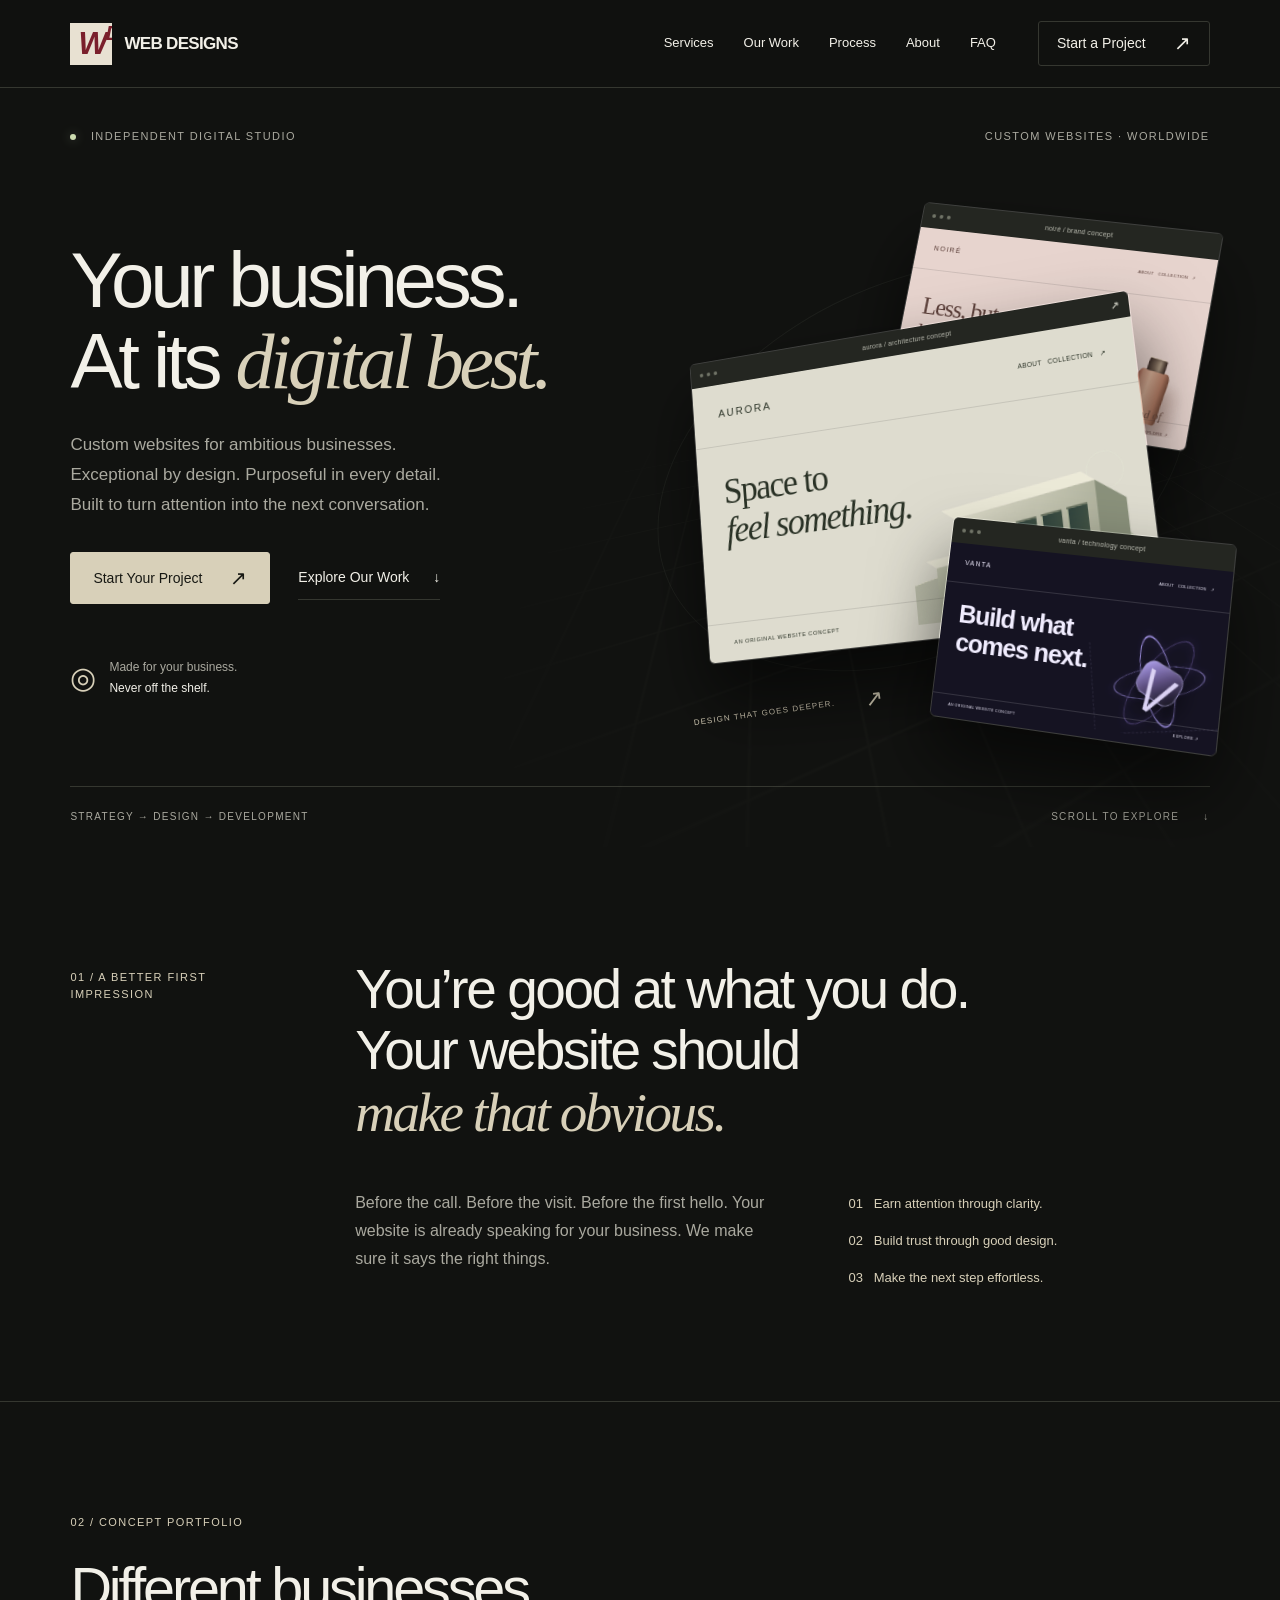
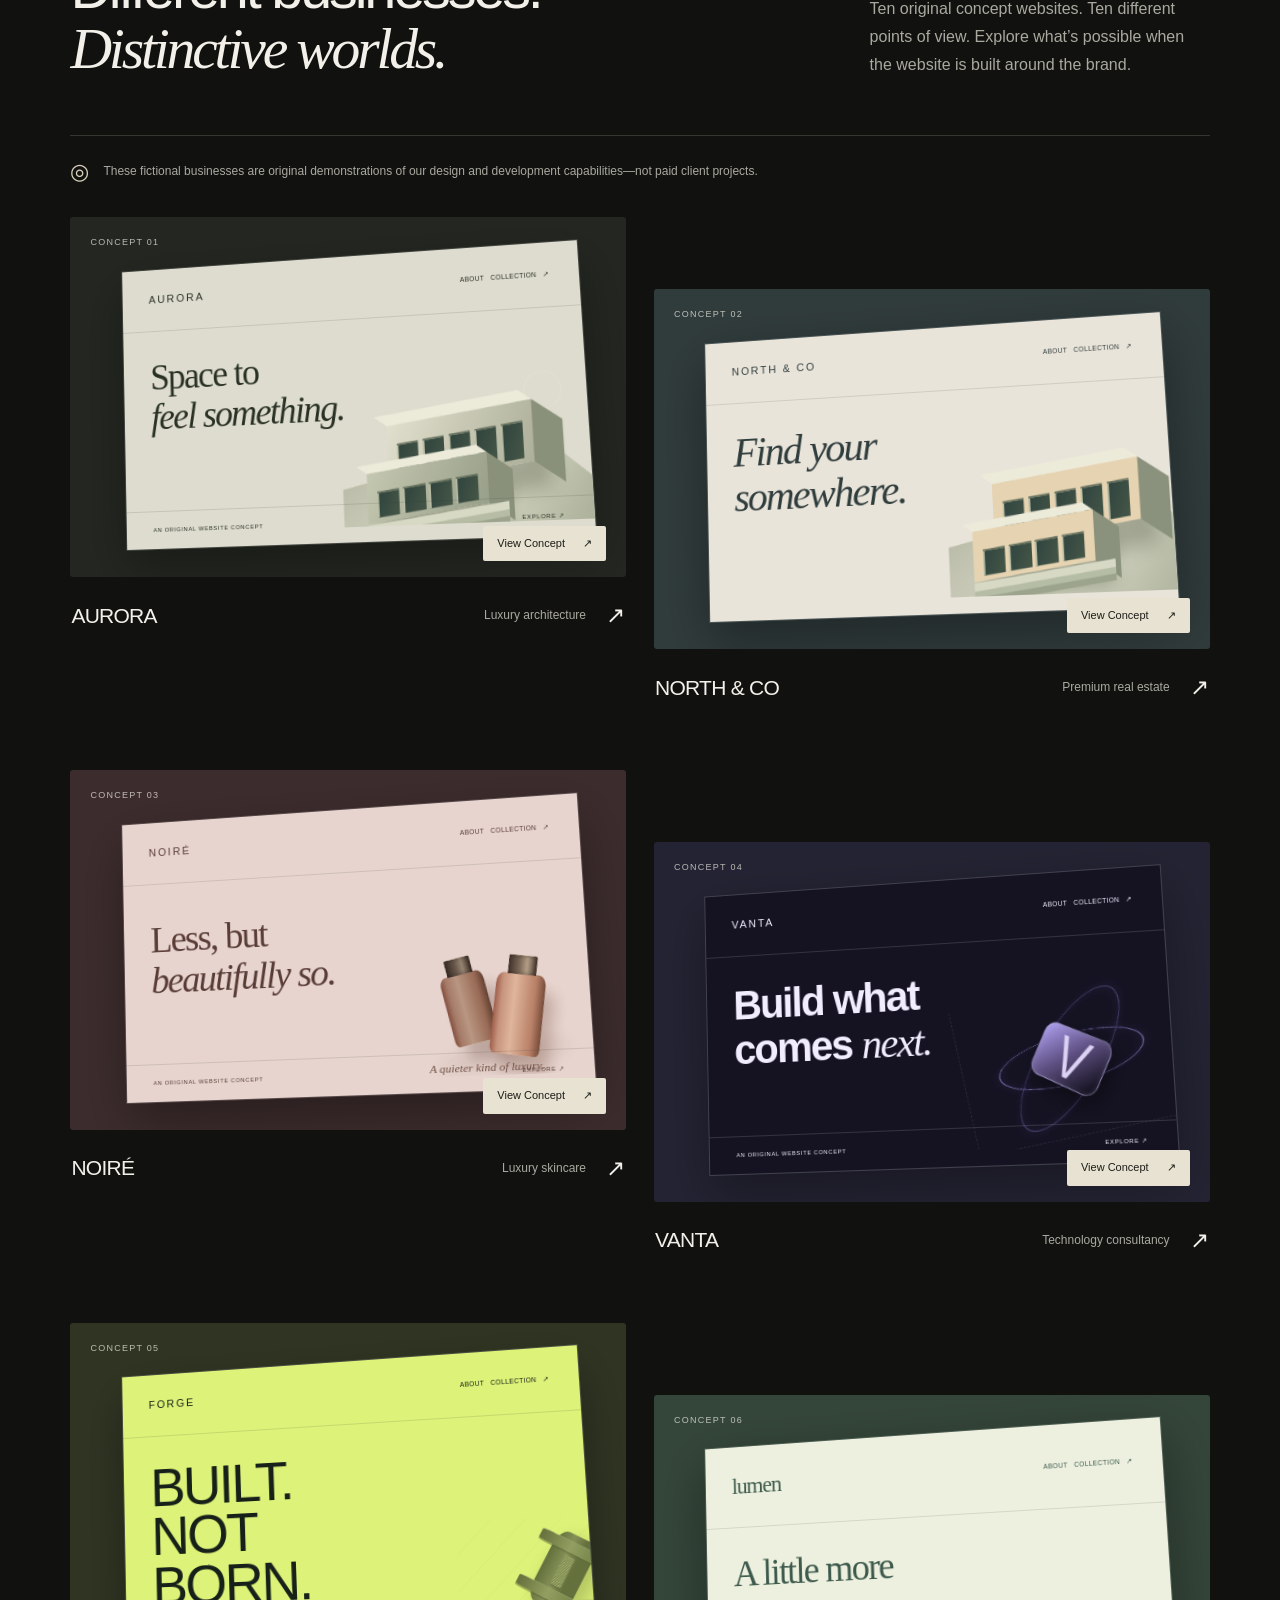
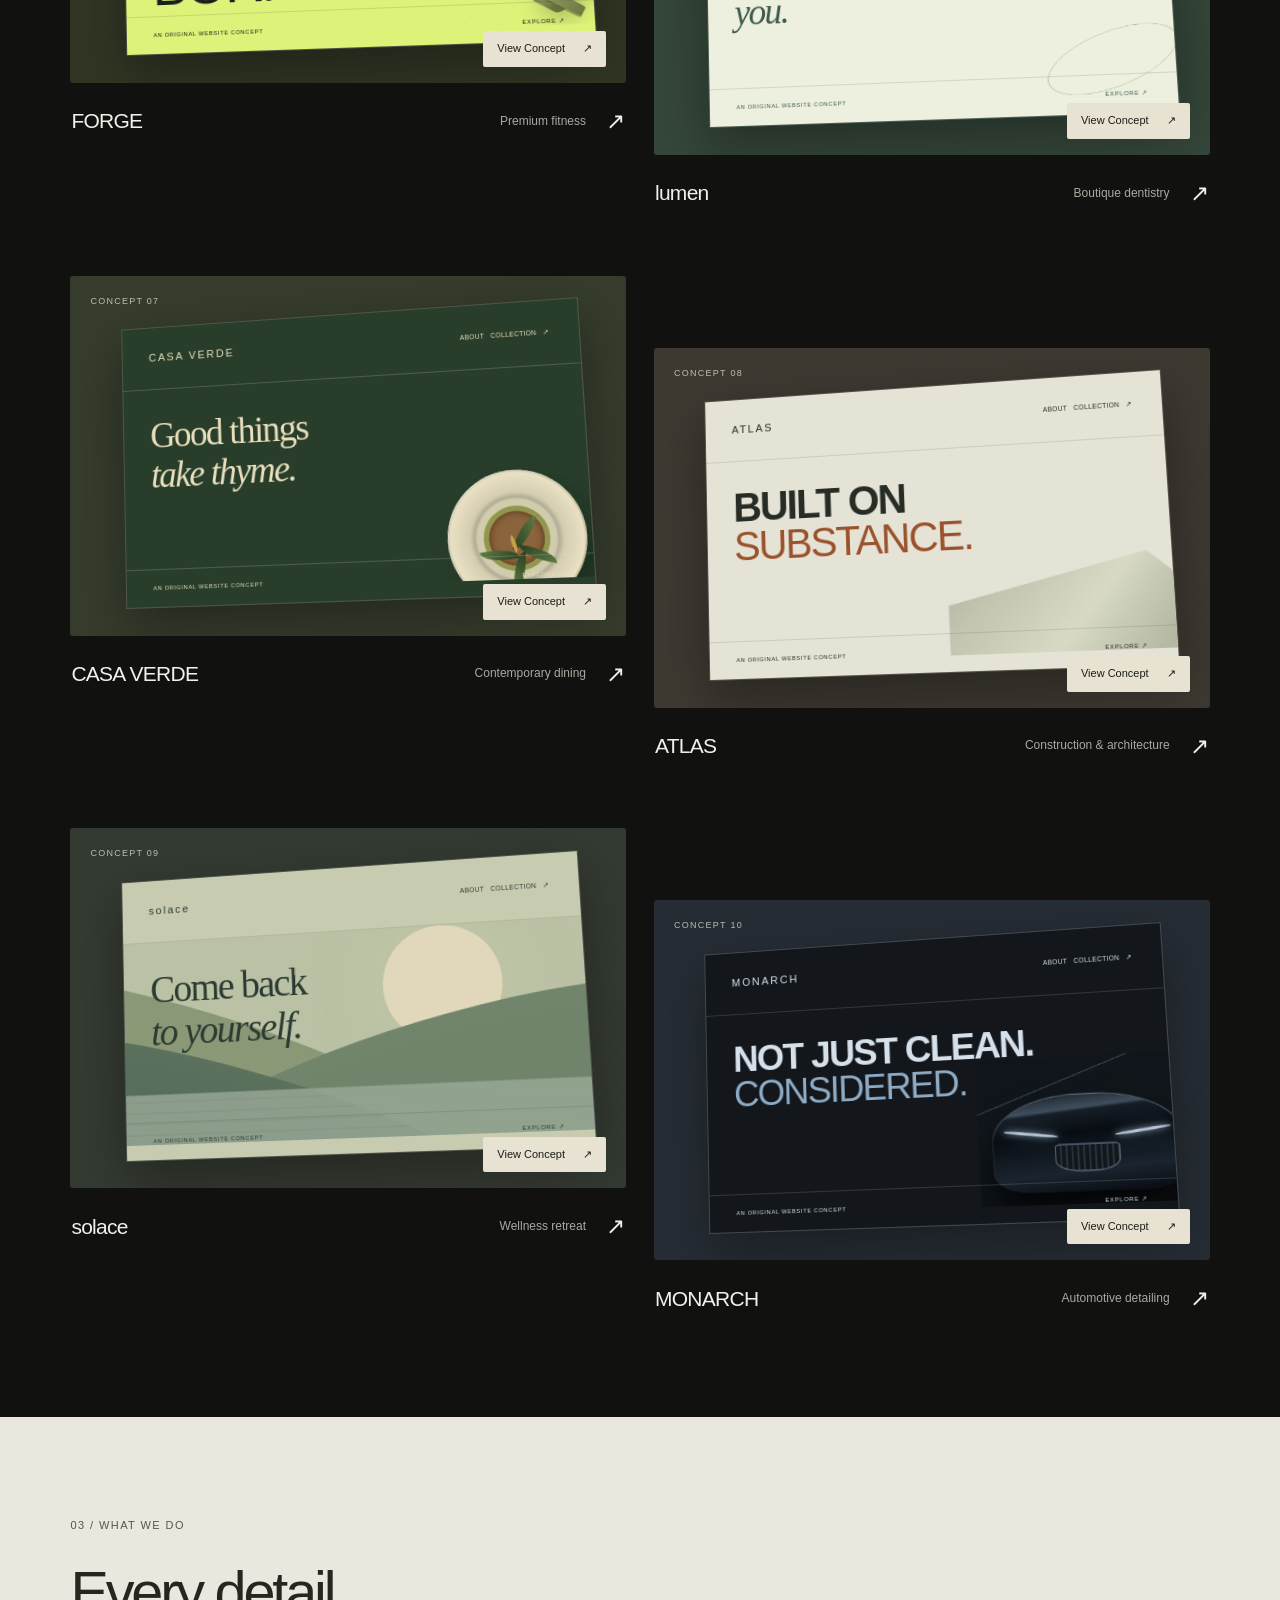
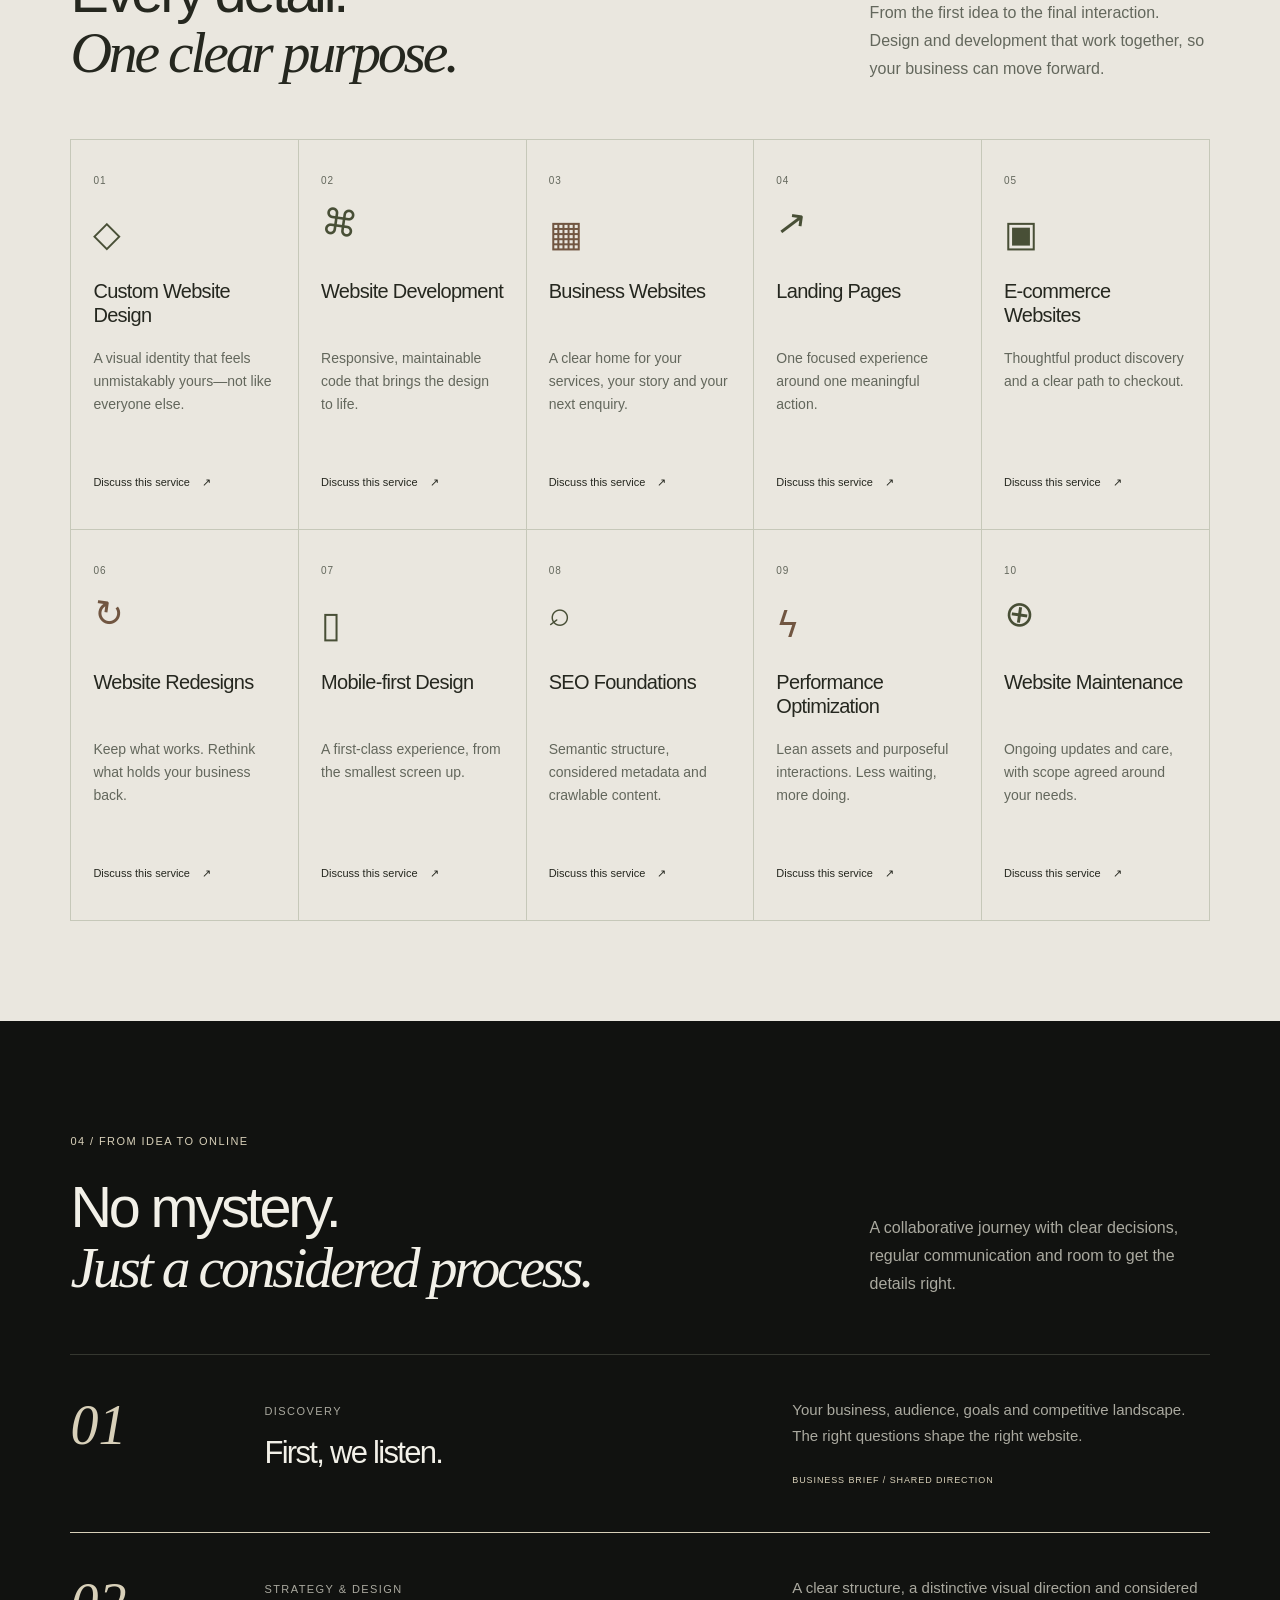
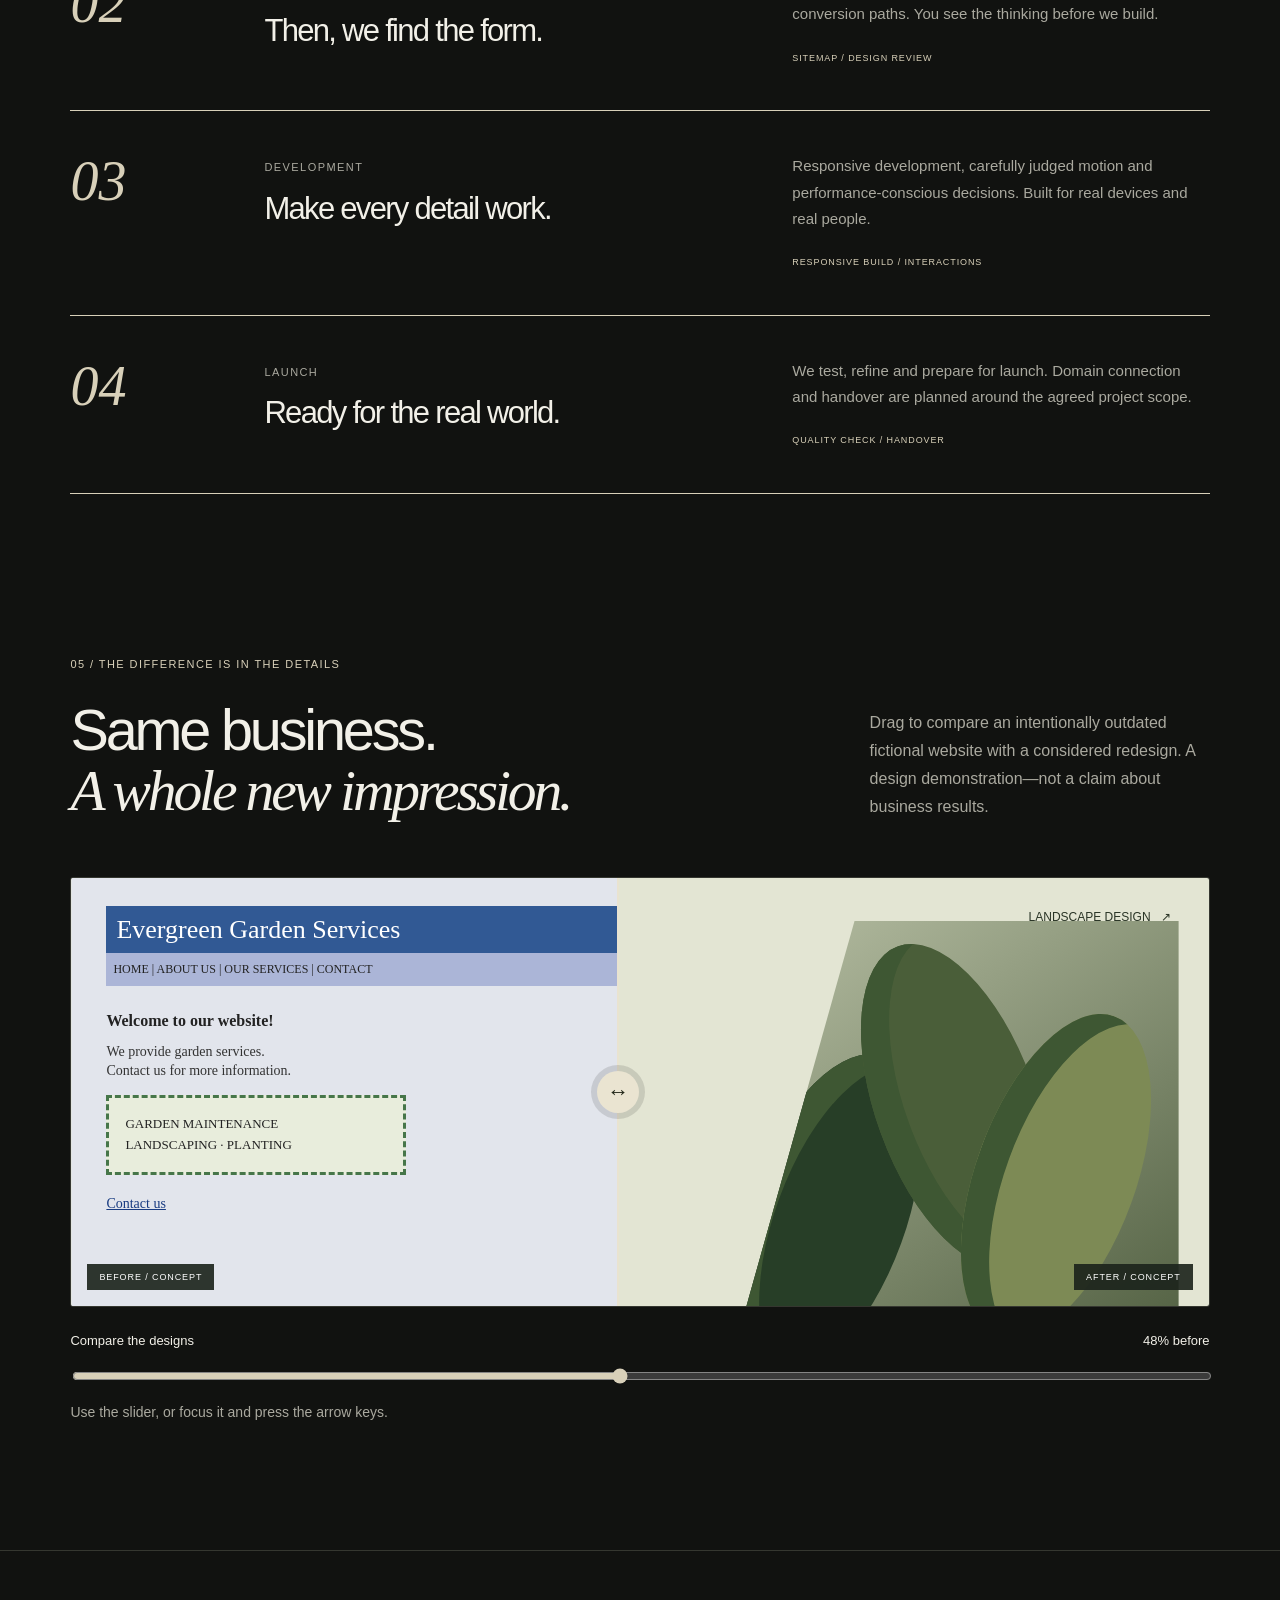
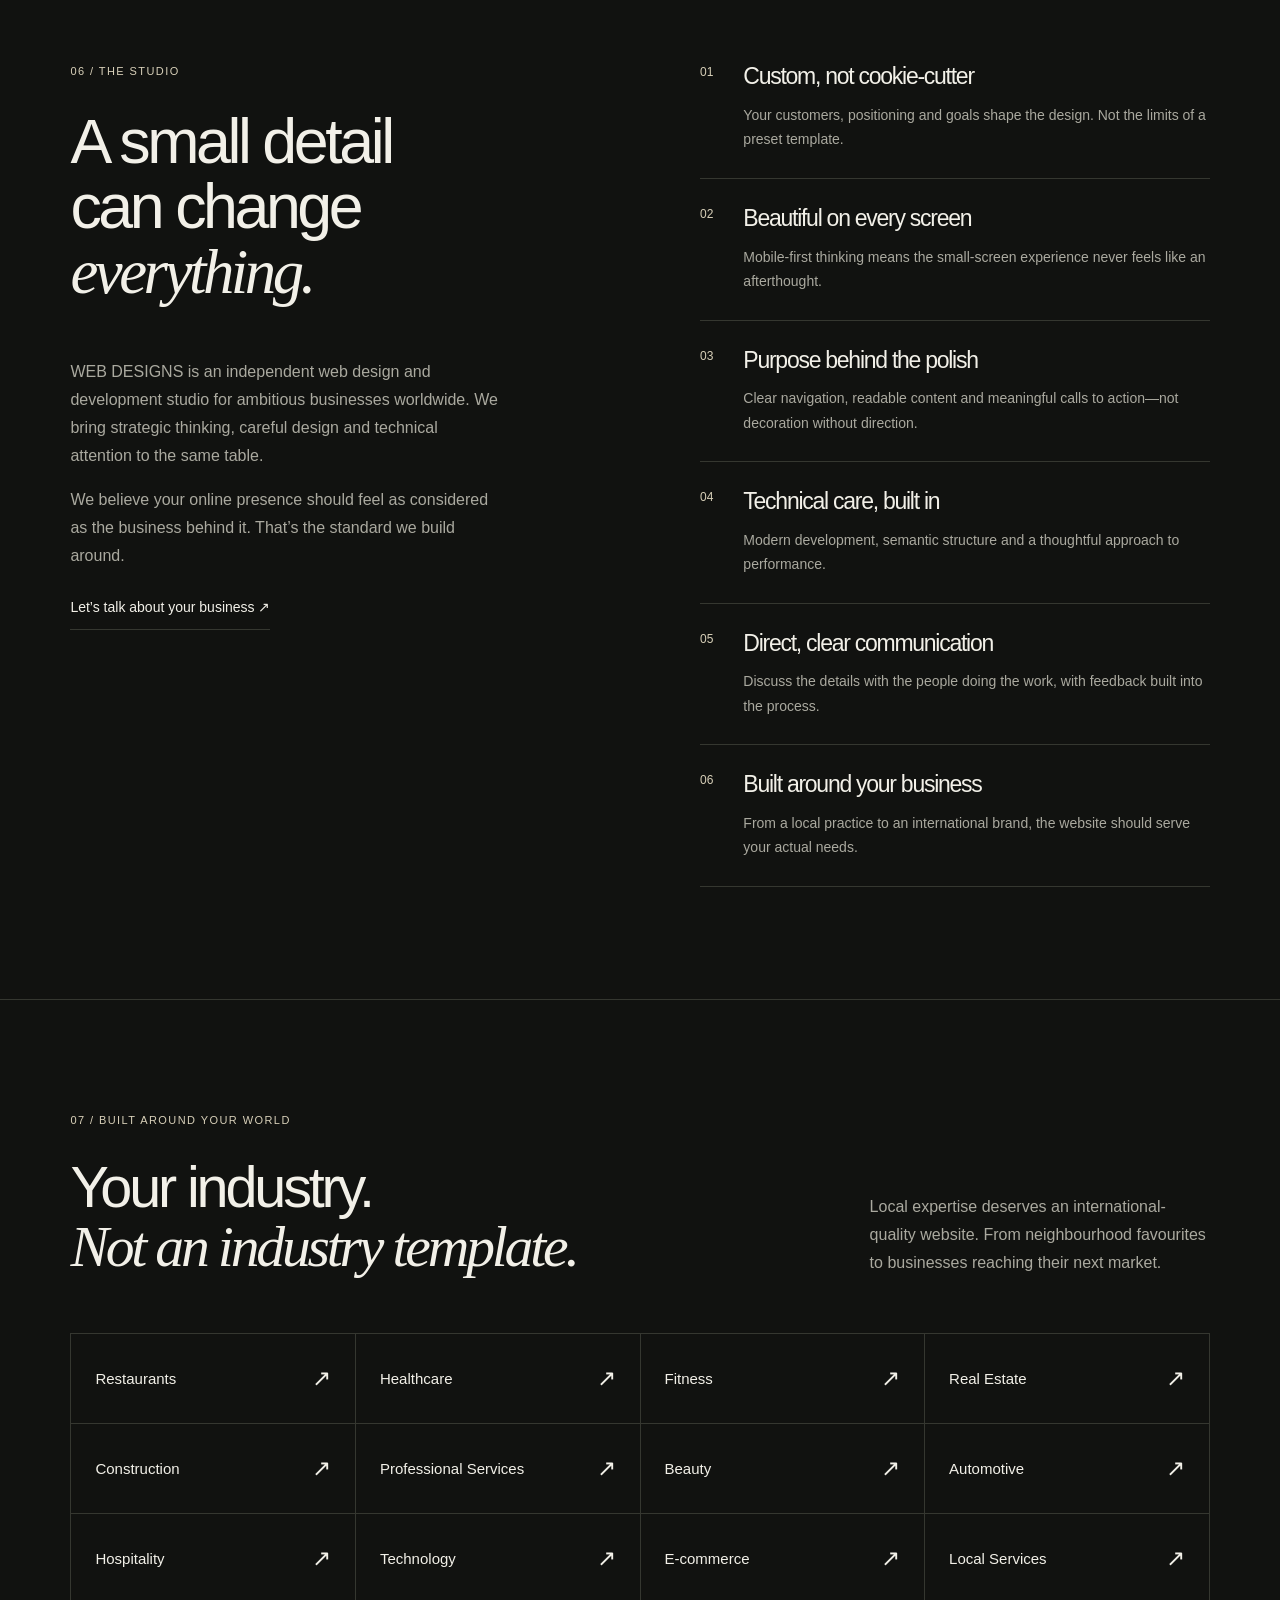
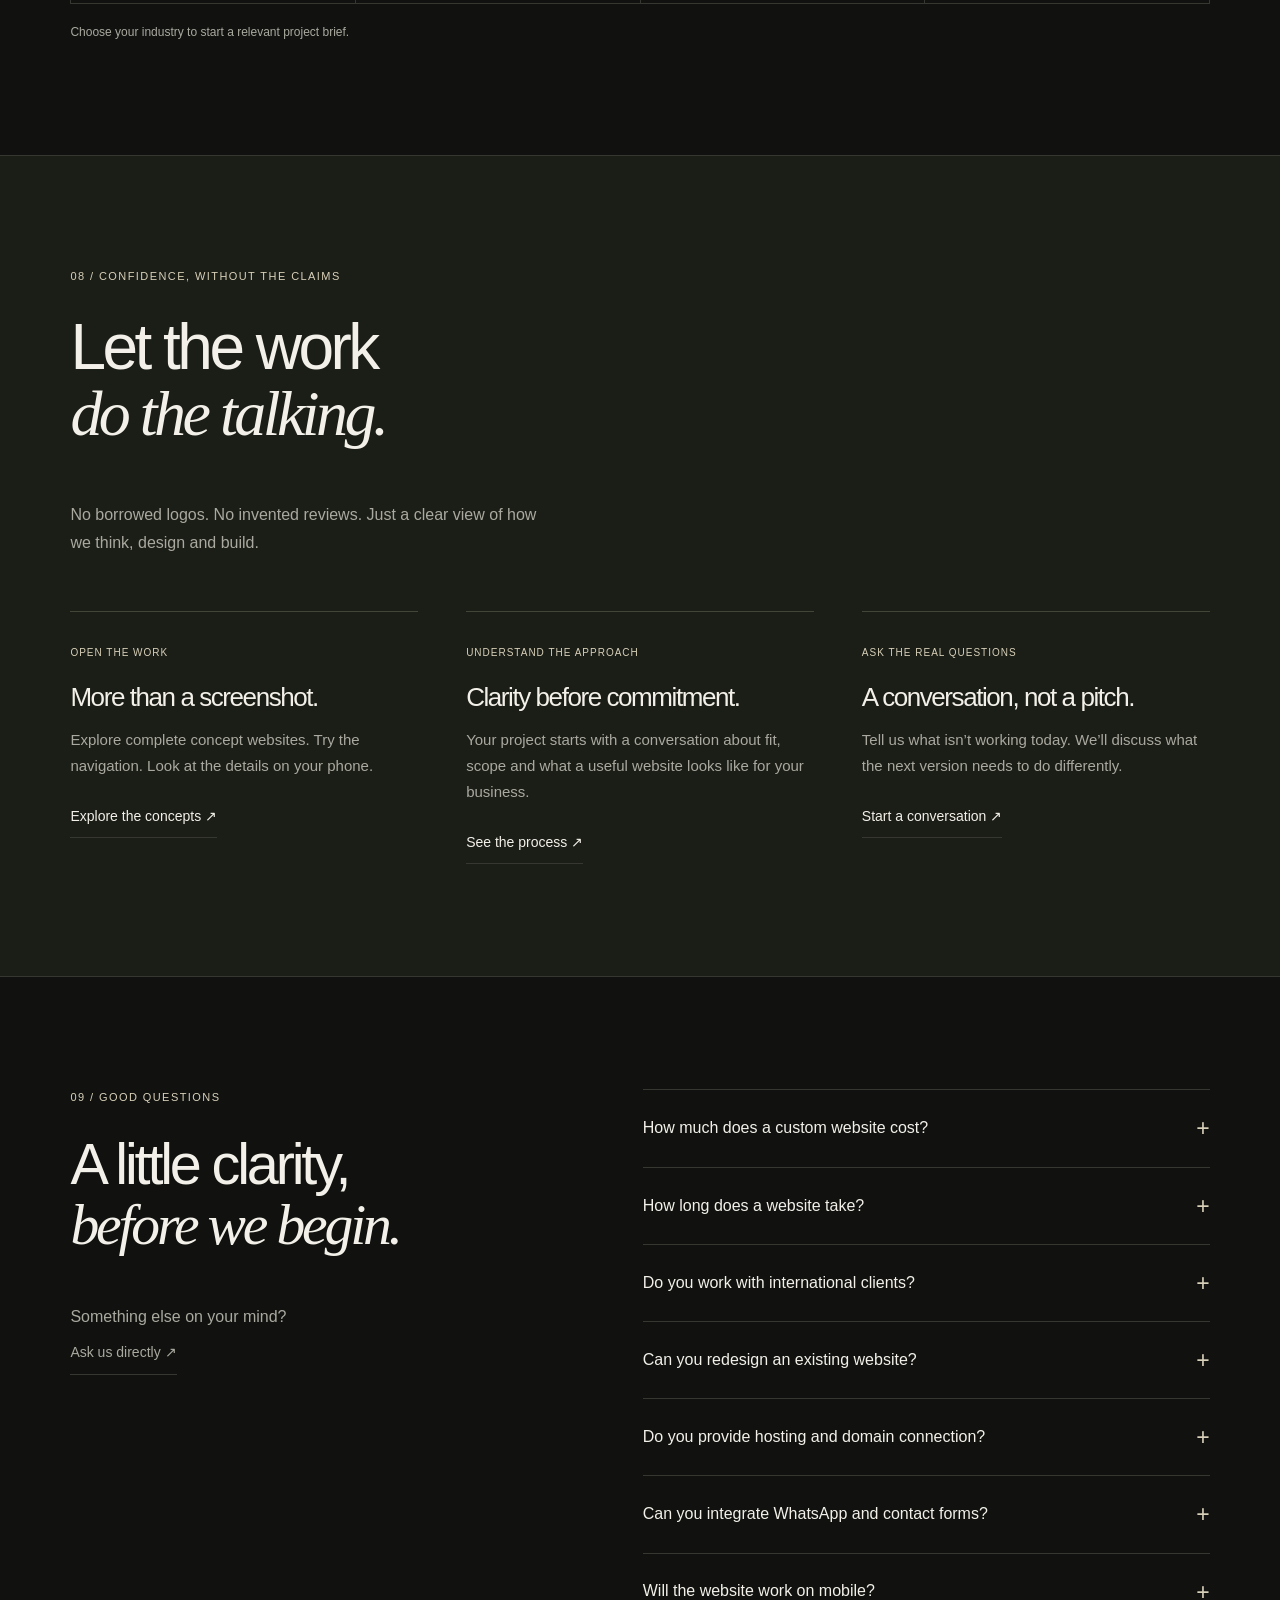
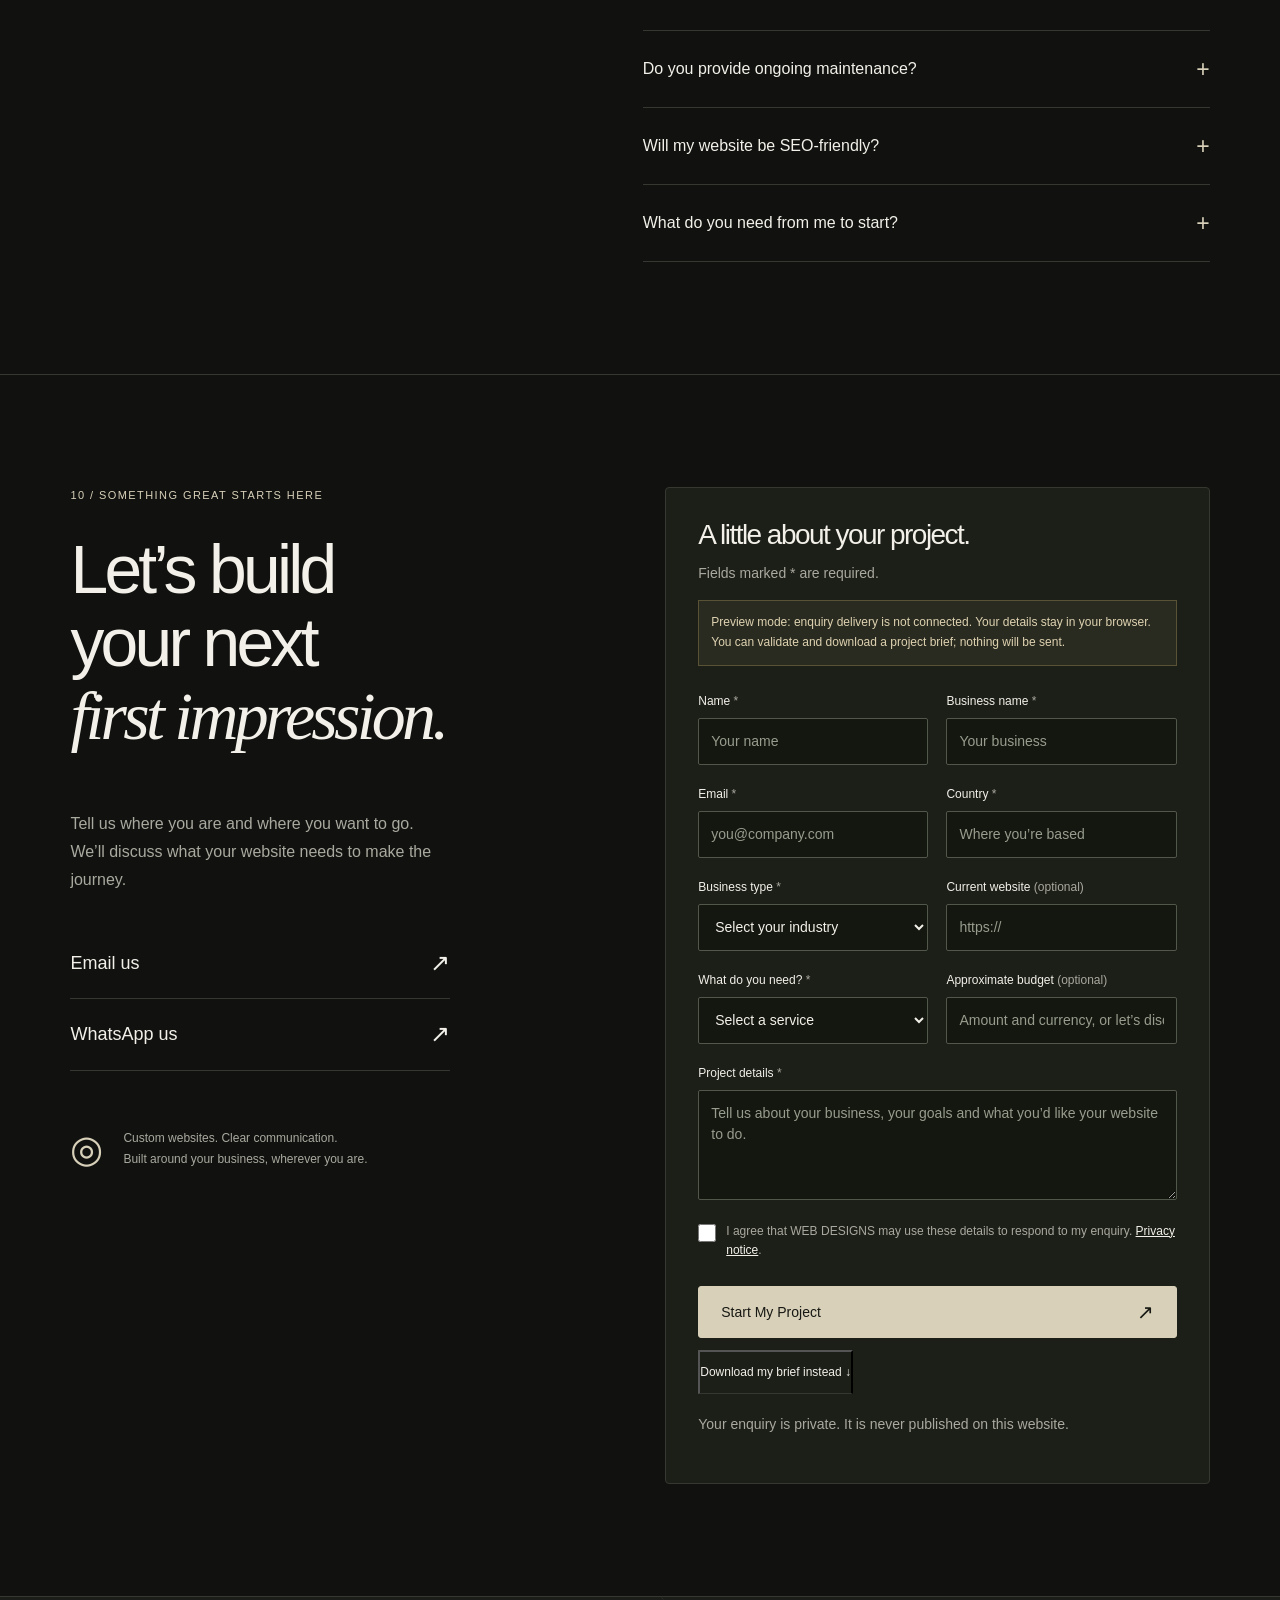
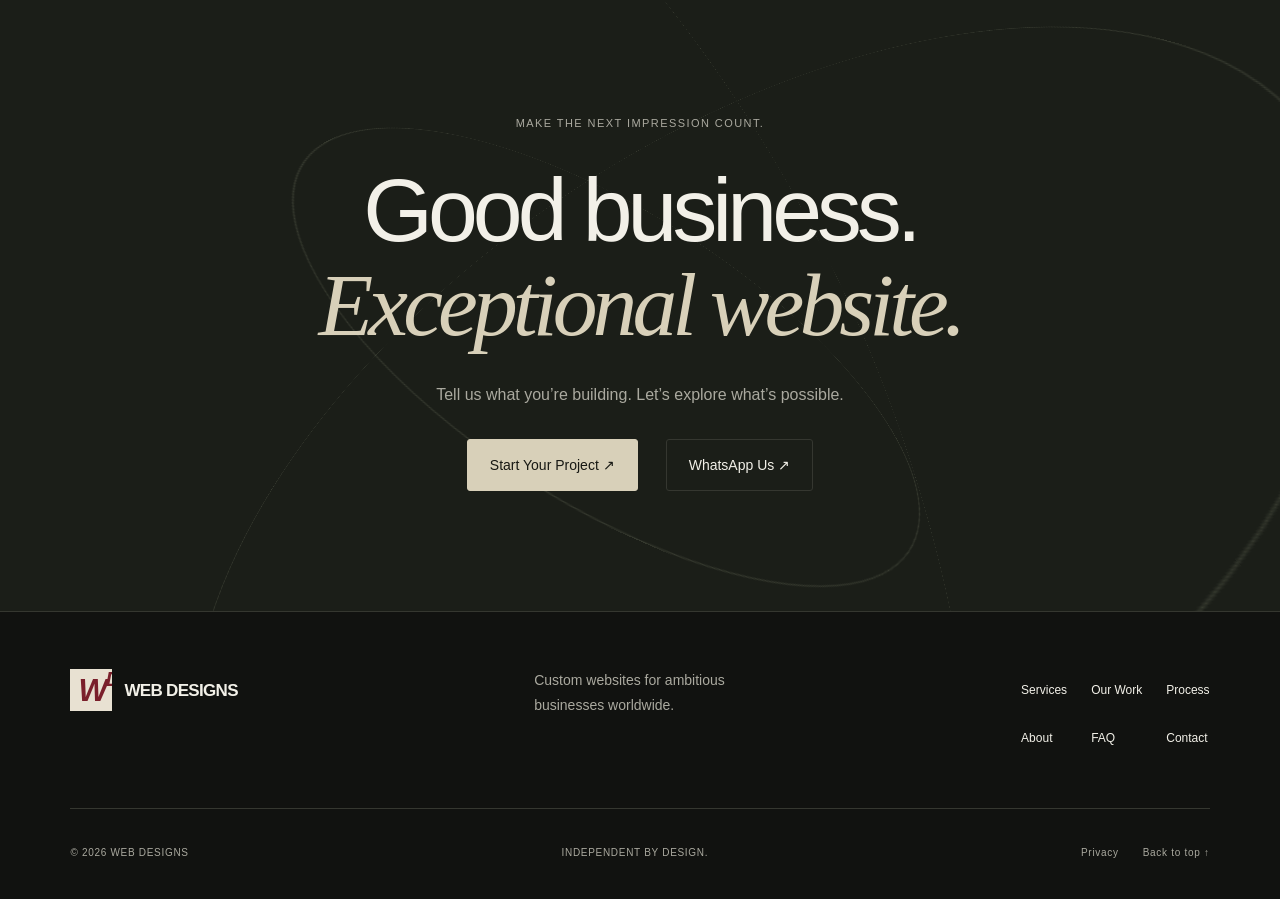
==== commit d0eaf57a: "Update index.html" ====
--- a/index.html
+++ b/index.html
@@ -1 +1 @@
-<!doctype html><html lang="en"><head><meta charset="utf-8"><meta name="viewport" content="width=device-width,initial-scale=1"><title>WEB DESIGNS — Custom Websites for Ambitious Businesses</title><meta name="description" content="Premium custom website design and development for businesses worldwide. Thoughtful strategy, mobile-first experiences and conversion-focused design."><meta name="theme-color" content="#111210"><meta property="og:type" content="website"><meta property="og:title" content="WEB DESIGNS — Custom Websites for Ambitious Businesses"><meta property="og:description" content="Premium custom website design and development for businesses worldwide. Thoughtful strategy, mobile-first experiences and conversion-focused design."><meta property="og:site_name" content="WEB DESIGNS"><meta name="twitter:card" content="summary_large_image"><meta name="robots" content="noindex,follow"><link rel="icon" href="./assets/favicon.svg" type="image/svg+xml"><link rel="stylesheet" href="./assets/base.css?v=45bfe9d2fe"><script src="./assets/config.js?v=0edd2de676" defer></script><script src="./assets/app.js?v=ed952c2383" defer></script></head><body class="agency"><a class="skip" href="#main">Skip to content</a><header class="site-header"><a href="#home" class="brand" aria-label="WEB DESIGNS home"><span class="logo-mark" aria-hidden="true">W<span>↗</span></span><span>WEB DESIGNS</span></a><button class="menu-toggle" aria-expanded="false" aria-controls="navigation">Menu <span aria-hidden="true">+</span></button><nav id="navigation" aria-label="Main navigation"><a href="#services">Services</a><a href="#work">Our Work</a><a href="#process">Process</a><a href="#about">About</a><a href="#faq">FAQ</a><a class="button nav-cta" href="#contact">Start a Project <span aria-hidden="true">↗</span></a></nav></header><main id="main"><section class="hero" id="home"><div class="hero-topline"><span class="eyebrow"><i class="status-dot"></i> INDEPENDENT DIGITAL STUDIO</span><span class="eyebrow hero-location">CUSTOM WEBSITES · WORLDWIDE</span></div><div class="hero-layout"><div class="hero-copy"><h1>Your business.<br>At its <em>digital best.</em></h1><p>Custom websites for ambitious businesses.<br class="desktop-only"> Exceptional by design. Purposeful in every detail.<br class="desktop-only"> Built to turn attention into the next conversation.</p><div class="actions"><a class="button primary" href="#contact">Start Your Project <span aria-hidden="true">↗</span></a><a class="text-link" href="#work">Explore Our Work <span aria-hidden="true">↓</span></a></div><div class="hero-detail"><span class="detail-icon" aria-hidden="true">◎</span><span>Made for your business.<br><strong>Never off the shelf.</strong></span></div></div><div class="hero-stage" data-tilt role="img" aria-label="Three original website design concepts in floating browser windows"><div class="stage-grid"></div><div class="stage-orbit"></div><div class="browser browser-back"><div class="browser-chrome"><i></i><i></i><i></i><span>noiré / brand concept</span></div><div class="mini-site mini-noire" aria-hidden="true"><div class="mini-nav"><b>NOIRÉ</b><span>ABOUT &nbsp; COLLECTION &nbsp; ↗</span></div><div class="mini-body"><h3>Less, but<br>beautifully so.</h3><div class="bottle-art" aria-hidden="true"><div class="bottle-shadow"></div><div class="bottle bottle-back"><span>NOIRÉ</span><small>THE NIGHT RITUAL<br>FORMULA 02</small></div><div class="bottle"><span>NOIRÉ</span><small>THE DAILY RITUAL<br>FORMULA 01</small><b>30 mL</b></div><div class="bottle-caption">A quieter kind of luxury.</div></div></div><div class="mini-foot">AN ORIGINAL WEBSITE CONCEPT <span>EXPLORE ↗</span></div></div></div><div class="browser browser-main"><div class="browser-chrome"><i></i><i></i><i></i><span>aurora / architecture concept</span><b>↗</b></div><div class="mini-site mini-aurora" aria-hidden="true"><div class="mini-nav"><b>AURORA</b><span>ABOUT &nbsp; COLLECTION &nbsp; ↗</span></div><div class="mini-body"><h3>Space to<br><em>feel something.</em></h3><div class="architecture-art" aria-hidden="true"><div class="arch-ground"></div><div class="arch-block block-one"><i></i><i></i><i></i><i></i><i></i></div><div class="arch-block block-two"><i></i><i></i><i></i><i></i></div><div class="arch-step"></div><div class="arch-sun"></div><span class="dimension">FORM / LIGHT / SPACE</span></div></div><div class="mini-foot">AN ORIGINAL WEBSITE CONCEPT <span>EXPLORE ↗</span></div></div></div><div class="browser browser-front"><div class="browser-chrome"><i></i><i></i><i></i><span>vanta / technology concept</span></div><div class="mini-site mini-vanta" aria-hidden="true"><div class="mini-nav"><b>VANTA</b><span>ABOUT &nbsp; COLLECTION &nbsp; ↗</span></div><div class="mini-body"><h3>Build what<br>comes next.</h3><div class="tech-art" aria-hidden="true"><div class="orbit orbit-one"></div><div class="orbit orbit-two"></div><div class="orbit orbit-three"></div><div class="tech-core">V</div><span class="tech-tag tag-a">SYSTEMS / CONNECTED</span><span class="tech-tag tag-b">IDEAS → INFRASTRUCTURE</span><div class="tech-axis"></div></div></div><div class="mini-foot">AN ORIGINAL WEBSITE CONCEPT <span>EXPLORE ↗</span></div></div></div><div class="stage-label"><span>DESIGN THAT GOES DEEPER.</span><span>↗</span></div></div></div><div class="hero-bottom"><span>STRATEGY → DESIGN → DEVELOPMENT</span><span>SCROLL TO EXPLORE <span aria-hidden="true">↓</span></span></div></section><section class="intro section" id="perspective"><div class="section-kicker">01 / A BETTER FIRST IMPRESSION</div><div class="intro-content"><h2>You’re good at what you do.<br>Your website should<br><em>make that obvious.</em></h2><div class="intro-bottom"><p>Before the call. Before the visit. Before the first hello. Your website is already speaking for your business. We make sure it says the right things.</p><div class="intro-points"><span>01 &nbsp; Earn attention through clarity.</span><span>02 &nbsp; Build trust through good design.</span><span>03 &nbsp; Make the next step effortless.</span></div></div></div></section><section class="section work-section" id="work"><div class="section-heading"><div><span class="section-kicker">02 / CONCEPT PORTFOLIO</span><h2>Different businesses.<br><em>Distinctive worlds.</em></h2></div><p>Ten original concept websites. Ten different points of view. Explore what’s possible when the website is built around the brand.</p></div><div class="portfolio-note"><span aria-hidden="true">◎</span><p>These fictional businesses are original demonstrations of our design and development capabilities—not paid client projects.</p></div><div class="work-grid"><a class="project-card project-aurora reveal" href="./work/aurora/" data-category="Luxury architecture" style="--project-accent:#b8b3a2"><div class="project-preview" data-tilt><div class="project-chip">CONCEPT 01</div><div class="project-screen"><div class="mini-site mini-aurora" aria-hidden="true"><div class="mini-nav"><b>AURORA</b><span>ABOUT &nbsp; COLLECTION &nbsp; ↗</span></div><div class="mini-body"><h3>Space to<br><em>feel something.</em></h3><div class="architecture-art" aria-hidden="true"><div class="arch-ground"></div><div class="arch-block block-one"><i></i><i></i><i></i><i></i><i></i></div><div class="arch-block block-two"><i></i><i></i><i></i><i></i></div><div class="arch-step"></div><div class="arch-sun"></div><span class="dimension">FORM / LIGHT / SPACE</span></div></div><div class="mini-foot">AN ORIGINAL WEBSITE CONCEPT <span>EXPLORE ↗</span></div></div></div><span class="view-concept">View Concept <span aria-hidden="true">↗</span></span></div><div class="project-meta"><h3>AURORA</h3><span>Luxury architecture</span><span aria-hidden="true">↗</span></div></a><a class="project-card project-north-co reveal" href="./work/north-co/" data-category="Premium real estate" style="--project-accent:#d9a267"><div class="project-preview" data-tilt><div class="project-chip">CONCEPT 02</div><div class="project-screen"><div class="mini-site mini-north-co" aria-hidden="true"><div class="mini-nav"><b>NORTH & CO</b><span>ABOUT &nbsp; COLLECTION &nbsp; ↗</span></div><div class="mini-body"><h3>Find your<br><em>somewhere.</em></h3><div class="architecture-art" aria-hidden="true"><div class="arch-ground"></div><div class="arch-block block-one"><i></i><i></i><i></i><i></i><i></i></div><div class="arch-block block-two"><i></i><i></i><i></i><i></i></div><div class="arch-step"></div><div class="arch-sun"></div><span class="dimension">FORM / LIGHT / SPACE</span></div></div><div class="mini-foot">AN ORIGINAL WEBSITE CONCEPT <span>EXPLORE ↗</span></div></div></div><span class="view-concept">View Concept <span aria-hidden="true">↗</span></span></div><div class="project-meta"><h3>NORTH & CO</h3><span>Premium real estate</span><span aria-hidden="true">↗</span></div></a><a class="project-card project-noire reveal" href="./work/noire/" data-category="Luxury skincare" style="--project-accent:#d9b6ac"><div class="project-preview" data-tilt><div class="project-chip">CONCEPT 03</div><div class="project-screen"><div class="mini-site mini-noire" aria-hidden="true"><div class="mini-nav"><b>NOIRÉ</b><span>ABOUT &nbsp; COLLECTION &nbsp; ↗</span></div><div class="mini-body"><h3>Less, but<br><em>beautifully so.</em></h3><div class="bottle-art" aria-hidden="true"><div class="bottle-shadow"></div><div class="bottle bottle-back"><span>NOIRÉ</span><small>THE NIGHT RITUAL<br>FORMULA 02</small></div><div class="bottle"><span>NOIRÉ</span><small>THE DAILY RITUAL<br>FORMULA 01</small><b>30 mL</b></div><div class="bottle-caption">A quieter kind of luxury.</div></div></div><div class="mini-foot">AN ORIGINAL WEBSITE CONCEPT <span>EXPLORE ↗</span></div></div></div><span class="view-concept">View Concept <span aria-hidden="true">↗</span></span></div><div class="project-meta"><h3>NOIRÉ</h3><span>Luxury skincare</span><span aria-hidden="true">↗</span></div></a><a class="project-card project-vanta reveal" href="./work/vanta/" data-category="Technology consultancy" style="--project-accent:#a999ff"><div class="project-preview" data-tilt><div class="project-chip">CONCEPT 04</div><div class="project-screen"><div class="mini-site mini-vanta" aria-hidden="true"><div class="mini-nav"><b>VANTA</b><span>ABOUT &nbsp; COLLECTION &nbsp; ↗</span></div><div class="mini-body"><h3>Build what<br>comes <em>next.</em></h3><div class="tech-art" aria-hidden="true"><div class="orbit orbit-one"></div><div class="orbit orbit-two"></div><div class="orbit orbit-three"></div><div class="tech-core">V</div><span class="tech-tag tag-a">SYSTEMS / CONNECTED</span><span class="tech-tag tag-b">IDEAS → INFRASTRUCTURE</span><div class="tech-axis"></div></div></div><div class="mini-foot">AN ORIGINAL WEBSITE CONCEPT <span>EXPLORE ↗</span></div></div></div><span class="view-concept">View Concept <span aria-hidden="true">↗</span></span></div><div class="project-meta"><h3>VANTA</h3><span>Technology consultancy</span><span aria-hidden="true">↗</span></div></a><a class="project-card project-forge reveal" href="./work/forge/" data-category="Premium fitness" style="--project-accent:#e4fa79"><div class="project-preview" data-tilt><div class="project-chip">CONCEPT 05</div><div class="project-screen"><div class="mini-site mini-forge" aria-hidden="true"><div class="mini-nav"><b>FORGE</b><span>ABOUT &nbsp; COLLECTION &nbsp; ↗</span></div><div class="mini-body"><h3>BUILT.<br>NOT <em>BORN.</em></h3><div class="forge-art" aria-hidden="true"><div class="forge-weight"><i></i><i></i><i></i></div><span class="forge-word">DO<br>THE<br>WORK.</span><small>STRENGTH IS A PRACTICE.</small></div></div><div class="mini-foot">AN ORIGINAL WEBSITE CONCEPT <span>EXPLORE ↗</span></div></div></div><span class="view-concept">View Concept <span aria-hidden="true">↗</span></span></div><div class="project-meta"><h3>FORGE</h3><span>Premium fitness</span><span aria-hidden="true">↗</span></div></a><a class="project-card project-lumen reveal" href="./work/lumen/" data-category="Boutique dentistry" style="--project-accent:#c5d5b7"><div class="project-preview" data-tilt><div class="project-chip">CONCEPT 06</div><div class="project-screen"><div class="mini-site mini-lumen" aria-hidden="true"><div class="mini-nav"><b>lumen</b><span>ABOUT &nbsp; COLLECTION &nbsp; ↗</span></div><div class="mini-body"><h3>A little more<br><em>you.</em></h3><div class="lumen-art" aria-hidden="true"><div class="enamel e1"></div><div class="enamel e2"></div><div class="enamel e3"></div><div class="lumen-ring"></div><span>CARE, IN A NEW LIGHT.</span></div></div><div class="mini-foot">AN ORIGINAL WEBSITE CONCEPT <span>EXPLORE ↗</span></div></div></div><span class="view-concept">View Concept <span aria-hidden="true">↗</span></span></div><div class="project-meta"><h3>lumen</h3><span>Boutique dentistry</span><span aria-hidden="true">↗</span></div></a><a class="project-card project-casa-verde reveal" href="./work/casa-verde/" data-category="Contemporary dining" style="--project-accent:#d5bb77"><div class="project-preview" data-tilt><div class="project-chip">CONCEPT 07</div><div class="project-screen"><div class="mini-site mini-casa-verde" aria-hidden="true"><div class="mini-nav"><b>CASA VERDE</b><span>ABOUT &nbsp; COLLECTION &nbsp; ↗</span></div><div class="mini-body"><h3>Good things<br><em>take thyme.</em></h3><div class="plate-art" aria-hidden="true"><div class="plate"><div class="dish"><i></i><i></i><i></i><i></i><i></i></div></div><div class="cutlery"></div><span>SEASON / SOIL / SOUL</span></div></div><div class="mini-foot">AN ORIGINAL WEBSITE CONCEPT <span>EXPLORE ↗</span></div></div></div><span class="view-concept">View Concept <span aria-hidden="true">↗</span></span></div><div class="project-meta"><h3>CASA VERDE</h3><span>Contemporary dining</span><span aria-hidden="true">↗</span></div></a><a class="project-card project-atlas reveal" href="./work/atlas/" data-category="Construction &amp; architecture" style="--project-accent:#e69650"><div class="project-preview" data-tilt><div class="project-chip">CONCEPT 08</div><div class="project-screen"><div class="mini-site mini-atlas" aria-hidden="true"><div class="mini-nav"><b>ATLAS</b><span>ABOUT &nbsp; COLLECTION &nbsp; ↗</span></div><div class="mini-body"><h3>BUILT ON<br><em>SUBSTANCE.</em></h3><div class="architecture-art" aria-hidden="true"><div class="arch-ground"></div><div class="arch-block block-one"><i></i><i></i><i></i><i></i><i></i></div><div class="arch-block block-two"><i></i><i></i><i></i><i></i></div><div class="arch-step"></div><div class="arch-sun"></div><span class="dimension">FORM / LIGHT / SPACE</span></div></div><div class="mini-foot">AN ORIGINAL WEBSITE CONCEPT <span>EXPLORE ↗</span></div></div></div><span class="view-concept">View Concept <span aria-hidden="true">↗</span></span></div><div class="project-meta"><h3>ATLAS</h3><span>Construction & architecture</span><span aria-hidden="true">↗</span></div></a><a class="project-card project-solace reveal" href="./work/solace/" data-category="Wellness retreat" style="--project-accent:#c8c995"><div class="project-preview" data-tilt><div class="project-chip">CONCEPT 09</div><div class="project-screen"><div class="mini-site mini-solace" aria-hidden="true"><div class="mini-nav"><b>solace</b><span>ABOUT &nbsp; COLLECTION &nbsp; ↗</span></div><div class="mini-body"><h3>Come back<br><em>to yourself.</em></h3><div class="solace-art" aria-hidden="true"><div class="solace-sun"></div><div class="hill hill1"></div><div class="hill hill2"></div><div class="hill hill3"></div><div class="water"></div><span>LESS NOISE. MORE NATURE.</span></div></div><div class="mini-foot">AN ORIGINAL WEBSITE CONCEPT <span>EXPLORE ↗</span></div></div></div><span class="view-concept">View Concept <span aria-hidden="true">↗</span></span></div><div class="project-meta"><h3>solace</h3><span>Wellness retreat</span><span aria-hidden="true">↗</span></div></a><a class="project-card project-monarch reveal" href="./work/monarch/" data-category="Automotive detailing" style="--project-accent:#a9bad0"><div class="project-preview" data-tilt><div class="project-chip">CONCEPT 10</div><div class="project-screen"><div class="mini-site mini-monarch" aria-hidden="true"><div class="mini-nav"><b>MONARCH</b><span>ABOUT &nbsp; COLLECTION &nbsp; ↗</span></div><div class="mini-body"><h3>NOT JUST CLEAN.<br><em>CONSIDERED.</em></h3><div class="monarch-art" aria-hidden="true"><div class="car-body"></div><div class="car-light left"></div><div class="car-light right"></div><div class="car-grille"></div><div class="light-line"></div><span>EVERY REFLECTION, REFINED.</span></div></div><div class="mini-foot">AN ORIGINAL WEBSITE CONCEPT <span>EXPLORE ↗</span></div></div></div><span class="view-concept">View Concept <span aria-hidden="true">↗</span></span></div><div class="project-meta"><h3>MONARCH</h3><span>Automotive detailing</span><span aria-hidden="true">↗</span></div></a></div></section><section class="section services-section" id="services"><div class="section-heading"><div><span class="section-kicker">03 / WHAT WE DO</span><h2>Every detail.<br><em>One clear purpose.</em></h2></div><p>From the first idea to the final interaction. Design and development that work together, so your business can move forward.</p></div><div class="services-grid"><article class="service reveal service-0"><span class="service-number">01</span><span class="service-icon" aria-hidden="true">◇</span><h3>Custom Website Design</h3><p>A visual identity that feels unmistakably yours—not like everyone else.</p><a href="#contact" class="service-link" aria-label="Discuss Custom Website Design">Discuss this service <span aria-hidden="true">↗</span></a></article><article class="service reveal service-1"><span class="service-number">02</span><span class="service-icon" aria-hidden="true">⌘</span><h3>Website Development</h3><p>Responsive, maintainable code that brings the design to life.</p><a href="#contact" class="service-link" aria-label="Discuss Website Development">Discuss this service <span aria-hidden="true">↗</span></a></article><article class="service reveal service-2"><span class="service-number">03</span><span class="service-icon" aria-hidden="true">▦</span><h3>Business Websites</h3><p>A clear home for your services, your story and your next enquiry.</p><a href="#contact" class="service-link" aria-label="Discuss Business Websites">Discuss this service <span aria-hidden="true">↗</span></a></article><article class="service reveal service-3"><span class="service-number">04</span><span class="service-icon" aria-hidden="true">↗</span><h3>Landing Pages</h3><p>One focused experience around one meaningful action.</p><a href="#contact" class="service-link" aria-label="Discuss Landing Pages">Discuss this service <span aria-hidden="true">↗</span></a></article><article class="service reveal service-4"><span class="service-number">05</span><span class="service-icon" aria-hidden="true">▣</span><h3>E-commerce Websites</h3><p>Thoughtful product discovery and a clear path to checkout.</p><a href="#contact" class="service-link" aria-label="Discuss E-commerce Websites">Discuss this service <span aria-hidden="true">↗</span></a></article><article class="service reveal service-5"><span class="service-number">06</span><span class="service-icon" aria-hidden="true">↻</span><h3>Website Redesigns</h3><p>Keep what works. Rethink what holds your business back.</p><a href="#contact" class="service-link" aria-label="Discuss Website Redesigns">Discuss this service <span aria-hidden="true">↗</span></a></article><article class="service reveal service-6"><span class="service-number">07</span><span class="service-icon" aria-hidden="true">▯</span><h3>Mobile-first Design</h3><p>A first-class experience, from the smallest screen up.</p><a href="#contact" class="service-link" aria-label="Discuss Mobile-first Design">Discuss this service <span aria-hidden="true">↗</span></a></article><article class="service reveal service-7"><span class="service-number">08</span><span class="service-icon" aria-hidden="true">⌕</span><h3>SEO Foundations</h3><p>Semantic structure, considered metadata and crawlable content.</p><a href="#contact" class="service-link" aria-label="Discuss SEO Foundations">Discuss this service <span aria-hidden="true">↗</span></a></article><article class="service reveal service-8"><span class="service-number">09</span><span class="service-icon" aria-hidden="true">ϟ</span><h3>Performance Optimization</h3><p>Lean assets and purposeful interactions. Less waiting, more doing.</p><a href="#contact" class="service-link" aria-label="Discuss Performance Optimization">Discuss this service <span aria-hidden="true">↗</span></a></article><article class="service reveal service-9"><span class="service-number">10</span><span class="service-icon" aria-hidden="true">⊕</span><h3>Website Maintenance</h3><p>Ongoing updates and care, with scope agreed around your needs.</p><a href="#contact" class="service-link" aria-label="Discuss Website Maintenance">Discuss this service <span aria-hidden="true">↗</span></a></article></div></section><section class="section process-section" id="process"><div class="section-heading"><div><span class="section-kicker">04 / FROM IDEA TO ONLINE</span><h2>No mystery.<br><em>Just a considered process.</em></h2></div><p>A collaborative journey with clear decisions, regular communication and room to get the details right.</p></div><div class="process-list"><article class="process-step reveal"><span class="step-index">01</span><div><span class="eyebrow">DISCOVERY</span><h3>First, we listen.</h3></div><div><p>Your business, audience, goals and competitive landscape. The right questions shape the right website.</p><span class="process-deliverable">BUSINESS BRIEF / SHARED DIRECTION</span></div></article><article class="process-step reveal"><span class="step-index">02</span><div><span class="eyebrow">STRATEGY & DESIGN</span><h3>Then, we find the form.</h3></div><div><p>A clear structure, a distinctive visual direction and considered conversion paths. You see the thinking before we build.</p><span class="process-deliverable">SITEMAP / DESIGN REVIEW</span></div></article><article class="process-step reveal"><span class="step-index">03</span><div><span class="eyebrow">DEVELOPMENT</span><h3>Make every detail work.</h3></div><div><p>Responsive development, carefully judged motion and performance-conscious decisions. Built for real devices and real people.</p><span class="process-deliverable">RESPONSIVE BUILD / INTERACTIONS</span></div></article><article class="process-step reveal"><span class="step-index">04</span><div><span class="eyebrow">LAUNCH</span><h3>Ready for the real world.</h3></div><div><p>We test, refine and prepare for launch. Domain connection and handover are planned around the agreed project scope.</p><span class="process-deliverable">QUALITY CHECK / HANDOVER</span></div></article></div></section><section class="section transform-section" id="transformation"><div class="section-heading"><div><span class="section-kicker">05 / THE DIFFERENCE IS IN THE DETAILS</span><h2>Same business.<br><em>A whole new impression.</em></h2></div><p>Drag to compare an intentionally outdated fictional website with a considered redesign. A design demonstration—not a claim about business results.</p></div><div class="comparison" style="--split:48%"><div class="comparison-after"><div class="compare-modern"><header><strong>EVERGREEN.</strong><span>LANDSCAPE DESIGN &nbsp; ↗</span></header><div><span class="eyebrow">OUTDOORS, RECONSIDERED.</span><h3>A better place<br>to <em>come home to.</em></h3><p>Thoughtful landscapes for everyday living.</p><span class="compare-cta">Explore your garden’s potential ↗</span></div><div class="garden-art" aria-hidden="true"><i></i><i></i><i></i></div></div><span class="compare-label after-label">AFTER / CONCEPT</span></div><div class="comparison-before"><div class="compare-old"><h3>Evergreen Garden Services</h3><div class="old-nav">HOME | ABOUT US | OUR SERVICES | CONTACT</div><h4>Welcome to our website!</h4><p>We provide garden services.<br>Contact us for more information.</p><div class="old-box">GARDEN MAINTENANCE<br>LANDSCAPING · PLANTING</div><span>Contact us</span></div><span class="compare-label before-label">BEFORE / CONCEPT</span></div><div class="compare-handle" aria-hidden="true"><span>↔</span></div></div><label class="slider-label" for="comparison-slider">Compare the designs <span id="comparison-value">48% before</span></label><input id="comparison-slider" class="comparison-range" type="range" min="0" max="100" value="48" aria-label="Reveal before and after website designs"><p class="small muted">Use the slider, or focus it and press the arrow keys.</p></section><section class="section about-section" id="about"><div class="about-intro"><span class="section-kicker">06 / THE STUDIO</span><h2>A small detail<br>can change<br><em>everything.</em></h2><p>WEB DESIGNS is an independent web design and development studio for ambitious businesses worldwide. We bring strategic thinking, careful design and technical attention to the same table.</p><p>We believe your online presence should feel as considered as the business behind it. That’s the standard we build around.</p><a href="#contact" class="text-link">Let’s talk about your business ↗</a></div><div class="advantages"><article class="reveal"><span>01</span><div><h3>Custom, not cookie-cutter</h3><p>Your customers, positioning and goals shape the design. Not the limits of a preset template.</p></div></article><article class="reveal"><span>02</span><div><h3>Beautiful on every screen</h3><p>Mobile-first thinking means the small-screen experience never feels like an afterthought.</p></div></article><article class="reveal"><span>03</span><div><h3>Purpose behind the polish</h3><p>Clear navigation, readable content and meaningful calls to action—not decoration without direction.</p></div></article><article class="reveal"><span>04</span><div><h3>Technical care, built in</h3><p>Modern development, semantic structure and a thoughtful approach to performance.</p></div></article><article class="reveal"><span>05</span><div><h3>Direct, clear communication</h3><p>Discuss the details with the people doing the work, with feedback built into the process.</p></div></article><article class="reveal"><span>06</span><div><h3>Built around your business</h3><p>From a local practice to an international brand, the website should serve your actual needs.</p></div></article></div></section><section class="section industry-section"><div class="section-heading"><div><span class="section-kicker">07 / BUILT AROUND YOUR WORLD</span><h2>Your industry.<br><em>Not an industry template.</em></h2></div><p>Local expertise deserves an international-quality website. From neighbourhood favourites to businesses reaching their next market.</p></div><div class="industry-grid"><button type="button" class="industry-button" data-industry="Restaurants"><span>Restaurants</span><span aria-hidden="true">↗</span></button><button type="button" class="industry-button" data-industry="Healthcare"><span>Healthcare</span><span aria-hidden="true">↗</span></button><button type="button" class="industry-button" data-industry="Fitness"><span>Fitness</span><span aria-hidden="true">↗</span></button><button type="button" class="industry-button" data-industry="Real Estate"><span>Real Estate</span><span aria-hidden="true">↗</span></button><button type="button" class="industry-button" data-industry="Construction"><span>Construction</span><span aria-hidden="true">↗</span></button><button type="button" class="industry-button" data-industry="Professional Services"><span>Professional Services</span><span aria-hidden="true">↗</span></button><button type="button" class="industry-button" data-industry="Beauty"><span>Beauty</span><span aria-hidden="true">↗</span></button><button type="button" class="industry-button" data-industry="Automotive"><span>Automotive</span><span aria-hidden="true">↗</span></button><button type="button" class="industry-button" data-industry="Hospitality"><span>Hospitality</span><span aria-hidden="true">↗</span></button><button type="button" class="industry-button" data-industry="Technology"><span>Technology</span><span aria-hidden="true">↗</span></button><button type="button" class="industry-button" data-industry="E-commerce"><span>E-commerce</span><span aria-hidden="true">↗</span></button><button type="button" class="industry-button" data-industry="Local Services"><span>Local Services</span><span aria-hidden="true">↗</span></button></div><p class="industry-hint">Choose your industry to start a relevant project brief.</p></section><section class="section trust-section"><span class="section-kicker">08 / CONFIDENCE, WITHOUT THE CLAIMS</span><h2>Let the work<br><em>do the talking.</em></h2><p class="trust-lead">No borrowed logos. No invented reviews. Just a clear view of how we think, design and build.</p><div class="trust-grid"><article><span>OPEN THE WORK</span><h3>More than a screenshot.</h3><p>Explore complete concept websites. Try the navigation. Look at the details on your phone.</p><a class="text-link" href="#work">Explore the concepts ↗</a></article><article><span>UNDERSTAND THE APPROACH</span><h3>Clarity before commitment.</h3><p>Your project starts with a conversation about fit, scope and what a useful website looks like for your business.</p><a class="text-link" href="#process">See the process ↗</a></article><article><span>ASK THE REAL QUESTIONS</span><h3>A conversation, not a pitch.</h3><p>Tell us what isn’t working today. We’ll discuss what the next version needs to do differently.</p><a class="text-link" href="#contact">Start a conversation ↗</a></article></div></section><section class="section faq-section" id="faq"><div><span class="section-kicker">09 / GOOD QUESTIONS</span><h2>A little clarity,<br><em>before we begin.</em></h2><p>Something else on your mind?<br><a href="#contact" class="text-link">Ask us directly ↗</a></p></div><div class="faq-list"><details><summary>How much does a custom website cost?<span aria-hidden="true">+</span></summary><p>Every project is quoted based on scope, complexity and requirements. Share your goals, the pages you need and any integrations, and we can discuss a suitable approach before preparing a quote.</p></details><details><summary>How long does a website take?<span aria-hidden="true">+</span></summary><p>The timeline depends on scope, content readiness, integrations and feedback. We agree milestones and a realistic schedule after discovery rather than promise a one-size-fits-all turnaround.</p></details><details><summary>Do you work with international clients?<span aria-hidden="true">+</span></summary><p>Yes. We work with English-speaking businesses in the United States, Canada, the United Kingdom, Europe, Australia and beyond. Communication and review arrangements are agreed around time zones.</p></details><details><summary>Can you redesign an existing website?<span aria-hidden="true">+</span></summary><p>Yes. We can review the current experience, identify what should be preserved and plan a redesign around your business. Content migration and redirects are scoped where needed.</p></details><details><summary>Do you provide hosting and domain connection?<span aria-hidden="true">+</span></summary><p>Hosting setup and domain connection can be included in the project scope. We discuss ownership, provider costs and ongoing responsibilities before launch.</p></details><details><summary>Can you integrate WhatsApp and contact forms?<span aria-hidden="true">+</span></summary><p>Yes. We can add a direct WhatsApp link and connect enquiry forms to an agreed email or workflow. Third-party services, consent requirements and any recurring fees are discussed in advance.</p></details><details><summary>Will the website work on mobile?<span aria-hidden="true">+</span></summary><p>Yes. Responsive, mobile-first design is part of our approach. We test layouts, navigation and core interactions across common screen sizes.</p></details><details><summary>Do you provide ongoing maintenance?<span aria-hidden="true">+</span></summary><p>Maintenance can be scoped around content updates, technical upkeep and other ongoing needs. The responsibilities, response arrangements and costs are agreed separately.</p></details><details><summary>Will my website be SEO-friendly?<span aria-hidden="true">+</span></summary><p>We build technical foundations such as semantic content, sensible metadata, mobile layouts and crawlable pages. Search visibility also depends on content, competition and ongoing work; rankings are not guaranteed.</p></details><details><summary>What do you need from me to start?<span aria-hidden="true">+</span></summary><p>A short introduction to your business, goals, current website if you have one, and any preferences or constraints. Existing brand assets and approved content are useful, but we can discuss what is missing during discovery.</p></details></div></section><section class="section contact-section" id="contact"><div class="contact-copy"><span class="section-kicker">10 / SOMETHING GREAT STARTS HERE</span><h2>Let’s build<br>your next<br><em>first impression.</em></h2><p>Tell us where you are and where you want to go. We’ll discuss what your website needs to make the journey.</p><div class="contact-options"><a class="contact-option" data-email href="#contact">Email us <span aria-hidden="true">↗</span></a><a class="contact-option" data-whatsapp href="#contact">WhatsApp us <span aria-hidden="true">↗</span></a></div><p class="contact-config-message small" role="status"></p><div class="contact-note"><span aria-hidden="true">◎</span><p>Custom websites. Clear communication.<br>Built around your business, wherever you are.</p></div></div><form id="project-form" class="project-form" action="/api/enquiry" method="post"><h3>A little about your project.</h3><p class="small muted">Fields marked * are required.</p><div class="form-mode-notice" role="status"></div><div class="form-grid"><label>Name <span>*</span><input name="name" autocomplete="name" required maxlength="100" placeholder="Your name"></label><label>Business name <span>*</span><input name="business" autocomplete="organization" required maxlength="150" placeholder="Your business"></label><label>Email <span>*</span><input name="email" type="email" autocomplete="email" required maxlength="254" placeholder="you@company.com"></label><label>Country <span>*</span><input name="country" autocomplete="country-name" required maxlength="100" placeholder="Where you’re based"></label><label>Business type <span>*</span><select name="businessType" required><option value="">Select your industry</option><option>Restaurants</option><option>Healthcare</option><option>Fitness</option><option>Real Estate</option><option>Construction</option><option>Professional Services</option><option>Beauty</option><option>Automotive</option><option>Hospitality</option><option>Technology</option><option>E-commerce</option><option>Local Services</option><option>Other</option></select></label><label>Current website <span>(optional)</span><input name="website" type="url" maxlength="500" placeholder="https://"></label><label>What do you need? <span>*</span><select name="need" required><option value="">Select a service</option><option>New business website</option><option>Website redesign</option><option>Landing page</option><option>E-commerce website</option><option>Maintenance & optimization</option><option>Something else</option></select></label><label>Approximate budget <span>(optional)</span><input name="budget" maxlength="100" placeholder="Amount and currency, or let’s discuss"></label><label class="full">Project details <span>*</span><textarea name="details" rows="4" required minlength="20" maxlength="5000" placeholder="Tell us about your business, your goals and what you’d like your website to do."></textarea></label></div><div class="honeypot" aria-hidden="true"><label>Leave this field empty<input name="company_url" tabindex="-1" autocomplete="off"></label></div><label class="consent"><input type="checkbox" name="consent" required><span>I agree that WEB DESIGNS may use these details to respond to my enquiry. <a href="./privacy/">Privacy notice</a>.</span></label><div id="captcha-container"></div><button class="button primary form-submit" type="submit">Start My Project <span aria-hidden="true">↗</span></button><button class="text-link download-brief" type="button">Download my brief instead ↓</button><p id="form-status" role="status" aria-live="polite"></p><p class="small muted">Your enquiry is private. It is never published on this website.</p><noscript><p>JavaScript is required for secure online submission. Please use the configured email contact to send your brief.</p></noscript></form></section><section class="final-cta"><div class="final-orbit" aria-hidden="true"><i></i><i></i><i></i></div><span class="eyebrow">MAKE THE NEXT IMPRESSION COUNT.</span><h2>Good business.<br><em>Exceptional website.</em></h2><p>Tell us what you’re building. Let’s explore what’s possible.</p><div class="actions"><a class="button primary" href="#contact">Start Your Project ↗</a><a class="button outline" data-whatsapp href="#contact">WhatsApp Us ↗</a></div></section></main><footer class="footer"><div class="footer-top"><a class="brand" href="#home"><span class="logo-mark" aria-hidden="true">W<span>↗</span></span><span>WEB DESIGNS</span></a><p>Custom websites for ambitious<br>businesses worldwide.</p><nav aria-label="Footer navigation"><a href="#services">Services</a><a href="#work">Our Work</a><a href="#process">Process</a><a href="#about">About</a><a href="#faq">FAQ</a><a href="#contact">Contact</a></nav></div><div class="footer-bottom"><span>© <span data-year>2026</span> WEB DESIGNS</span><span>INDEPENDENT BY DESIGN.</span><a href="./privacy/">Privacy</a><a href="#home">Back to top ↑</a></div></footer><dialog id="contact-dialog"><button class="dialog-close" aria-label="Close dialog">×</button><span class="eyebrow">PREVIEW CONFIGURATION</span><h2>This channel isn’t connected yet.</h2><p>The business contact details have not been supplied. You can still prepare and download a project brief using the form.</p><a href="#contact" class="button primary dialog-project">Prepare a brief ↗</a></dialog></body></html>+<!doctype html><html lang="en"><head><meta charset="utf-8"><meta name="viewport" content="width=device-width,initial-scale=1"><title>WEB DESIGNS — Custom Websites for Ambitious Businesses</title><meta name="description" content="Premium custom website design and development for businesses worldwide. Thoughtful strategy, mobile-first experiences and conversion-focused design."><meta name="theme-color" content="#111210"><meta property="og:type" content="website"><meta property="og:title" content="WEB DESIGNS — Custom Websites for Ambitious Businesses"><meta property="og:description" content="Premium custom website design and development for businesses worldwide. Thoughtful strategy, mobile-first experiences and conversion-focused design."><meta property="og:site_name" content="WEB DESIGNS"><meta name="twitter:card" content="summary_large_image"><meta name="robots" content="noindex,follow"><link rel="icon" href="./assets/favicon.svg" type="image/svg+xml"><link rel="stylesheet" href="./assets/base.css?v=45bfe9d2fe"><script src="./assets/config.js?v=0edd2de676" defer></script><script src="./assets/app.js?v=ed952c2383" defer></script></head><body class="agency"><a class="skip" href="#main">Skip to content</a><header class="site-header"><a href="#home" class="brand" aria-label="WEB DESIGNS home"><span class="logo-mark" aria-hidden="true" style="color:#fff;font-weight:800;letter-spacing:-0.12em">W<span style="margin-left:-0.08em">D</span></span><span>WEB DESIGNS</span></a><button class="menu-toggle" aria-expanded="false" aria-controls="navigation">Menu <span aria-hidden="true">+</span></button><nav id="navigation" aria-label="Main navigation"><a href="#services">Services</a><a href="#work">Our Work</a><a href="#process">Process</a><a href="#about">About</a><a href="#faq">FAQ</a><a class="button nav-cta" href="#contact">Start a Project <span aria-hidden="true">↗</span></a></nav></header><main id="main"><section class="hero" id="home"><div class="hero-topline"><span class="eyebrow"><i class="status-dot"></i> INDEPENDENT DIGITAL STUDIO</span><span class="eyebrow hero-location">CUSTOM WEBSITES · WORLDWIDE</span></div><div class="hero-layout"><div class="hero-copy"><h1>Your business.<br>At its <em>digital best.</em></h1><p>Custom websites for ambitious businesses.<br class="desktop-only"> Exceptional by design. Purposeful in every detail.<br class="desktop-only"> Built to turn attention into the next conversation.</p><div class="actions"><a class="button primary" href="#contact">Start Your Project <span aria-hidden="true">↗</span></a><a class="text-link" href="#work">Explore Our Work <span aria-hidden="true">↓</span></a></div><div class="hero-detail"><span class="detail-icon" aria-hidden="true">◎</span><span>Made for your business.<br><strong>Never off the shelf.</strong></span></div></div><div class="hero-stage" data-tilt role="img" aria-label="Three original website design concepts in floating browser windows"><div class="stage-grid"></div><div class="stage-orbit"></div><div class="browser browser-back"><div class="browser-chrome"><i></i><i></i><i></i><span>noiré / brand concept</span></div><div class="mini-site mini-noire" aria-hidden="true"><div class="mini-nav"><b>NOIRÉ</b><span>ABOUT &nbsp; COLLECTION &nbsp; ↗</span></div><div class="mini-body"><h3>Less, but<br>beautifully so.</h3><div class="bottle-art" aria-hidden="true"><div class="bottle-shadow"></div><div class="bottle bottle-back"><span>NOIRÉ</span><small>THE NIGHT RITUAL<br>FORMULA 02</small></div><div class="bottle"><span>NOIRÉ</span><small>THE DAILY RITUAL<br>FORMULA 01</small><b>30 mL</b></div><div class="bottle-caption">A quieter kind of luxury.</div></div></div><div class="mini-foot">AN ORIGINAL WEBSITE CONCEPT <span>EXPLORE ↗</span></div></div></div><div class="browser browser-main"><div class="browser-chrome"><i></i><i></i><i></i><span>aurora / architecture concept</span><b>↗</b></div><div class="mini-site mini-aurora" aria-hidden="true"><div class="mini-nav"><b>AURORA</b><span>ABOUT &nbsp; COLLECTION &nbsp; ↗</span></div><div class="mini-body"><h3>Space to<br><em>feel something.</em></h3><div class="architecture-art" aria-hidden="true"><div class="arch-ground"></div><div class="arch-block block-one"><i></i><i></i><i></i><i></i><i></i></div><div class="arch-block block-two"><i></i><i></i><i></i><i></i></div><div class="arch-step"></div><div class="arch-sun"></div><span class="dimension">FORM / LIGHT / SPACE</span></div></div><div class="mini-foot">AN ORIGINAL WEBSITE CONCEPT <span>EXPLORE ↗</span></div></div></div><div class="browser browser-front"><div class="browser-chrome"><i></i><i></i><i></i><span>vanta / technology concept</span></div><div class="mini-site mini-vanta" aria-hidden="true"><div class="mini-nav"><b>VANTA</b><span>ABOUT &nbsp; COLLECTION &nbsp; ↗</span></div><div class="mini-body"><h3>Build what<br>comes next.</h3><div class="tech-art" aria-hidden="true"><div class="orbit orbit-one"></div><div class="orbit orbit-two"></div><div class="orbit orbit-three"></div><div class="tech-core">V</div><span class="tech-tag tag-a">SYSTEMS / CONNECTED</span><span class="tech-tag tag-b">IDEAS → INFRASTRUCTURE</span><div class="tech-axis"></div></div></div><div class="mini-foot">AN ORIGINAL WEBSITE CONCEPT <span>EXPLORE ↗</span></div></div></div><div class="stage-label"><span>DESIGN THAT GOES DEEPER.</span><span>↗</span></div></div></div><div class="hero-bottom"><span>STRATEGY → DESIGN → DEVELOPMENT</span><span>SCROLL TO EXPLORE <span aria-hidden="true">↓</span></span></div></section><section class="intro section" id="perspective"><div class="section-kicker">01 / A BETTER FIRST IMPRESSION</div><div class="intro-content"><h2>You’re good at what you do.<br>Your website should<br><em>make that obvious.</em></h2><div class="intro-bottom"><p>Before the call. Before the visit. Before the first hello. Your website is already speaking for your business. We make sure it says the right things.</p><div class="intro-points"><span>01 &nbsp; Earn attention through clarity.</span><span>02 &nbsp; Build trust through good design.</span><span>03 &nbsp; Make the next step effortless.</span></div></div></div></section><section class="section work-section" id="work"><div class="section-heading"><div><span class="section-kicker">02 / CONCEPT PORTFOLIO</span><h2>Different businesses.<br><em>Distinctive worlds.</em></h2></div><p>Ten original concept websites. Ten different points of view. Explore what’s possible when the website is built around the brand.</p></div><div class="portfolio-note"><span aria-hidden="true">◎</span><p>These fictional businesses are original demonstrations of our design and development capabilities—not paid client projects.</p></div><div class="work-grid"><a class="project-card project-aurora reveal" href="./work/aurora/" data-category="Luxury architecture" style="--project-accent:#b8b3a2"><div class="project-preview" data-tilt><div class="project-chip">CONCEPT 01</div><div class="project-screen"><div class="mini-site mini-aurora" aria-hidden="true"><div class="mini-nav"><b>AURORA</b><span>ABOUT &nbsp; COLLECTION &nbsp; ↗</span></div><div class="mini-body"><h3>Space to<br><em>feel something.</em></h3><div class="architecture-art" aria-hidden="true"><div class="arch-ground"></div><div class="arch-block block-one"><i></i><i></i><i></i><i></i><i></i></div><div class="arch-block block-two"><i></i><i></i><i></i><i></i></div><div class="arch-step"></div><div class="arch-sun"></div><span class="dimension">FORM / LIGHT / SPACE</span></div></div><div class="mini-foot">AN ORIGINAL WEBSITE CONCEPT <span>EXPLORE ↗</span></div></div></div><span class="view-concept">View Concept <span aria-hidden="true">↗</span></span></div><div class="project-meta"><h3>AURORA</h3><span>Luxury architecture</span><span aria-hidden="true">↗</span></div></a><a class="project-card project-north-co reveal" href="./work/north-co/" data-category="Premium real estate" style="--project-accent:#d9a267"><div class="project-preview" data-tilt><div class="project-chip">CONCEPT 02</div><div class="project-screen"><div class="mini-site mini-north-co" aria-hidden="true"><div class="mini-nav"><b>NORTH & CO</b><span>ABOUT &nbsp; COLLECTION &nbsp; ↗</span></div><div class="mini-body"><h3>Find your<br><em>somewhere.</em></h3><div class="architecture-art" aria-hidden="true"><div class="arch-ground"></div><div class="arch-block block-one"><i></i><i></i><i></i><i></i><i></i></div><div class="arch-block block-two"><i></i><i></i><i></i><i></i></div><div class="arch-step"></div><div class="arch-sun"></div><span class="dimension">FORM / LIGHT / SPACE</span></div></div><div class="mini-foot">AN ORIGINAL WEBSITE CONCEPT <span>EXPLORE ↗</span></div></div></div><span class="view-concept">View Concept <span aria-hidden="true">↗</span></span></div><div class="project-meta"><h3>NORTH & CO</h3><span>Premium real estate</span><span aria-hidden="true">↗</span></div></a><a class="project-card project-noire reveal" href="./work/noire/" data-category="Luxury skincare" style="--project-accent:#d9b6ac"><div class="project-preview" data-tilt><div class="project-chip">CONCEPT 03</div><div class="project-screen"><div class="mini-site mini-noire" aria-hidden="true"><div class="mini-nav"><b>NOIRÉ</b><span>ABOUT &nbsp; COLLECTION &nbsp; ↗</span></div><div class="mini-body"><h3>Less, but<br><em>beautifully so.</em></h3><div class="bottle-art" aria-hidden="true"><div class="bottle-shadow"></div><div class="bottle bottle-back"><span>NOIRÉ</span><small>THE NIGHT RITUAL<br>FORMULA 02</small></div><div class="bottle"><span>NOIRÉ</span><small>THE DAILY RITUAL<br>FORMULA 01</small><b>30 mL</b></div><div class="bottle-caption">A quieter kind of luxury.</div></div></div><div class="mini-foot">AN ORIGINAL WEBSITE CONCEPT <span>EXPLORE ↗</span></div></div></div><span class="view-concept">View Concept <span aria-hidden="true">↗</span></span></div><div class="project-meta"><h3>NOIRÉ</h3><span>Luxury skincare</span><span aria-hidden="true">↗</span></div></a><a class="project-card project-vanta reveal" href="./work/vanta/" data-category="Technology consultancy" style="--project-accent:#a999ff"><div class="project-preview" data-tilt><div class="project-chip">CONCEPT 04</div><div class="project-screen"><div class="mini-site mini-vanta" aria-hidden="true"><div class="mini-nav"><b>VANTA</b><span>ABOUT &nbsp; COLLECTION &nbsp; ↗</span></div><div class="mini-body"><h3>Build what<br>comes <em>next.</em></h3><div class="tech-art" aria-hidden="true"><div class="orbit orbit-one"></div><div class="orbit orbit-two"></div><div class="orbit orbit-three"></div><div class="tech-core">V</div><span class="tech-tag tag-a">SYSTEMS / CONNECTED</span><span class="tech-tag tag-b">IDEAS → INFRASTRUCTURE</span><div class="tech-axis"></div></div></div><div class="mini-foot">AN ORIGINAL WEBSITE CONCEPT <span>EXPLORE ↗</span></div></div></div><span class="view-concept">View Concept <span aria-hidden="true">↗</span></span></div><div class="project-meta"><h3>VANTA</h3><span>Technology consultancy</span><span aria-hidden="true">↗</span></div></a><a class="project-card project-forge reveal" href="./work/forge/" data-category="Premium fitness" style="--project-accent:#e4fa79"><div class="project-preview" data-tilt><div class="project-chip">CONCEPT 05</div><div class="project-screen"><div class="mini-site mini-forge" aria-hidden="true"><div class="mini-nav"><b>FORGE</b><span>ABOUT &nbsp; COLLECTION &nbsp; ↗</span></div><div class="mini-body"><h3>BUILT.<br>NOT <em>BORN.</em></h3><div class="forge-art" aria-hidden="true"><div class="forge-weight"><i></i><i></i><i></i></div><span class="forge-word">DO<br>THE<br>WORK.</span><small>STRENGTH IS A PRACTICE.</small></div></div><div class="mini-foot">AN ORIGINAL WEBSITE CONCEPT <span>EXPLORE ↗</span></div></div></div><span class="view-concept">View Concept <span aria-hidden="true">↗</span></span></div><div class="project-meta"><h3>FORGE</h3><span>Premium fitness</span><span aria-hidden="true">↗</span></div></a><a class="project-card project-lumen reveal" href="./work/lumen/" data-category="Boutique dentistry" style="--project-accent:#c5d5b7"><div class="project-preview" data-tilt><div class="project-chip">CONCEPT 06</div><div class="project-screen"><div class="mini-site mini-lumen" aria-hidden="true"><div class="mini-nav"><b>lumen</b><span>ABOUT &nbsp; COLLECTION &nbsp; ↗</span></div><div class="mini-body"><h3>A little more<br><em>you.</em></h3><div class="lumen-art" aria-hidden="true"><div class="enamel e1"></div><div class="enamel e2"></div><div class="enamel e3"></div><div class="lumen-ring"></div><span>CARE, IN A NEW LIGHT.</span></div></div><div class="mini-foot">AN ORIGINAL WEBSITE CONCEPT <span>EXPLORE ↗</span></div></div></div><span class="view-concept">View Concept <span aria-hidden="true">↗</span></span></div><div class="project-meta"><h3>lumen</h3><span>Boutique dentistry</span><span aria-hidden="true">↗</span></div></a><a class="project-card project-casa-verde reveal" href="./work/casa-verde/" data-category="Contemporary dining" style="--project-accent:#d5bb77"><div class="project-preview" data-tilt><div class="project-chip">CONCEPT 07</div><div class="project-screen"><div class="mini-site mini-casa-verde" aria-hidden="true"><div class="mini-nav"><b>CASA VERDE</b><span>ABOUT &nbsp; COLLECTION &nbsp; ↗</span></div><div class="mini-body"><h3>Good things<br><em>take thyme.</em></h3><div class="plate-art" aria-hidden="true"><div class="plate"><div class="dish"><i></i><i></i><i></i><i></i><i></i></div></div><div class="cutlery"></div><span>SEASON / SOIL / SOUL</span></div></div><div class="mini-foot">AN ORIGINAL WEBSITE CONCEPT <span>EXPLORE ↗</span></div></div></div><span class="view-concept">View Concept <span aria-hidden="true">↗</span></span></div><div class="project-meta"><h3>CASA VERDE</h3><span>Contemporary dining</span><span aria-hidden="true">↗</span></div></a><a class="project-card project-atlas reveal" href="./work/atlas/" data-category="Construction &amp; architecture" style="--project-accent:#e69650"><div class="project-preview" data-tilt><div class="project-chip">CONCEPT 08</div><div class="project-screen"><div class="mini-site mini-atlas" aria-hidden="true"><div class="mini-nav"><b>ATLAS</b><span>ABOUT &nbsp; COLLECTION &nbsp; ↗</span></div><div class="mini-body"><h3>BUILT ON<br><em>SUBSTANCE.</em></h3><div class="architecture-art" aria-hidden="true"><div class="arch-ground"></div><div class="arch-block block-one"><i></i><i></i><i></i><i></i><i></i></div><div class="arch-block block-two"><i></i><i></i><i></i><i></i></div><div class="arch-step"></div><div class="arch-sun"></div><span class="dimension">FORM / LIGHT / SPACE</span></div></div><div class="mini-foot">AN ORIGINAL WEBSITE CONCEPT <span>EXPLORE ↗</span></div></div></div><span class="view-concept">View Concept <span aria-hidden="true">↗</span></span></div><div class="project-meta"><h3>ATLAS</h3><span>Construction & architecture</span><span aria-hidden="true">↗</span></div></a><a class="project-card project-solace reveal" href="./work/solace/" data-category="Wellness retreat" style="--project-accent:#c8c995"><div class="project-preview" data-tilt><div class="project-chip">CONCEPT 09</div><div class="project-screen"><div class="mini-site mini-solace" aria-hidden="true"><div class="mini-nav"><b>solace</b><span>ABOUT &nbsp; COLLECTION &nbsp; ↗</span></div><div class="mini-body"><h3>Come back<br><em>to yourself.</em></h3><div class="solace-art" aria-hidden="true"><div class="solace-sun"></div><div class="hill hill1"></div><div class="hill hill2"></div><div class="hill hill3"></div><div class="water"></div><span>LESS NOISE. MORE NATURE.</span></div></div><div class="mini-foot">AN ORIGINAL WEBSITE CONCEPT <span>EXPLORE ↗</span></div></div></div><span class="view-concept">View Concept <span aria-hidden="true">↗</span></span></div><div class="project-meta"><h3>solace</h3><span>Wellness retreat</span><span aria-hidden="true">↗</span></div></a><a class="project-card project-monarch reveal" href="./work/monarch/" data-category="Automotive detailing" style="--project-accent:#a9bad0"><div class="project-preview" data-tilt><div class="project-chip">CONCEPT 10</div><div class="project-screen"><div class="mini-site mini-monarch" aria-hidden="true"><div class="mini-nav"><b>MONARCH</b><span>ABOUT &nbsp; COLLECTION &nbsp; ↗</span></div><div class="mini-body"><h3>NOT JUST CLEAN.<br><em>CONSIDERED.</em></h3><div class="monarch-art" aria-hidden="true"><div class="car-body"></div><div class="car-light left"></div><div class="car-light right"></div><div class="car-grille"></div><div class="light-line"></div><span>EVERY REFLECTION, REFINED.</span></div></div><div class="mini-foot">AN ORIGINAL WEBSITE CONCEPT <span>EXPLORE ↗</span></div></div></div><span class="view-concept">View Concept <span aria-hidden="true">↗</span></span></div><div class="project-meta"><h3>MONARCH</h3><span>Automotive detailing</span><span aria-hidden="true">↗</span></div></a></div></section><section class="section services-section" id="services"><div class="section-heading"><div><span class="section-kicker">03 / WHAT WE DO</span><h2>Every detail.<br><em>One clear purpose.</em></h2></div><p>From the first idea to the final interaction. Design and development that work together, so your business can move forward.</p></div><div class="services-grid"><article class="service reveal service-0"><span class="service-number">01</span><span class="service-icon" aria-hidden="true">◇</span><h3>Custom Website Design</h3><p>A visual identity that feels unmistakably yours—not like everyone else.</p><a href="#contact" class="service-link" aria-label="Discuss Custom Website Design">Discuss this service <span aria-hidden="true">↗</span></a></article><article class="service reveal service-1"><span class="service-number">02</span><span class="service-icon" aria-hidden="true">⌘</span><h3>Website Development</h3><p>Responsive, maintainable code that brings the design to life.</p><a href="#contact" class="service-link" aria-label="Discuss Website Development">Discuss this service <span aria-hidden="true">↗</span></a></article><article class="service reveal service-2"><span class="service-number">03</span><span class="service-icon" aria-hidden="true">▦</span><h3>Business Websites</h3><p>A clear home for your services, your story and your next enquiry.</p><a href="#contact" class="service-link" aria-label="Discuss Business Websites">Discuss this service <span aria-hidden="true">↗</span></a></article><article class="service reveal service-3"><span class="service-number">04</span><span class="service-icon" aria-hidden="true">↗</span><h3>Landing Pages</h3><p>One focused experience around one meaningful action.</p><a href="#contact" class="service-link" aria-label="Discuss Landing Pages">Discuss this service <span aria-hidden="true">↗</span></a></article><article class="service reveal service-4"><span class="service-number">05</span><span class="service-icon" aria-hidden="true">▣</span><h3>E-commerce Websites</h3><p>Thoughtful product discovery and a clear path to checkout.</p><a href="#contact" class="service-link" aria-label="Discuss E-commerce Websites">Discuss this service <span aria-hidden="true">↗</span></a></article><article class="service reveal service-5"><span class="service-number">06</span><span class="service-icon" aria-hidden="true">↻</span><h3>Website Redesigns</h3><p>Keep what works. Rethink what holds your business back.</p><a href="#contact" class="service-link" aria-label="Discuss Website Redesigns">Discuss this service <span aria-hidden="true">↗</span></a></article><article class="service reveal service-6"><span class="service-number">07</span><span class="service-icon" aria-hidden="true">▯</span><h3>Mobile-first Design</h3><p>A first-class experience, from the smallest screen up.</p><a href="#contact" class="service-link" aria-label="Discuss Mobile-first Design">Discuss this service <span aria-hidden="true">↗</span></a></article><article class="service reveal service-7"><span class="service-number">08</span><span class="service-icon" aria-hidden="true">⌕</span><h3>SEO Foundations</h3><p>Semantic structure, considered metadata and crawlable content.</p><a href="#contact" class="service-link" aria-label="Discuss SEO Foundations">Discuss this service <span aria-hidden="true">↗</span></a></article><article class="service reveal service-8"><span class="service-number">09</span><span class="service-icon" aria-hidden="true">ϟ</span><h3>Performance Optimization</h3><p>Lean assets and purposeful interactions. Less waiting, more doing.</p><a href="#contact" class="service-link" aria-label="Discuss Performance Optimization">Discuss this service <span aria-hidden="true">↗</span></a></article><article class="service reveal service-9"><span class="service-number">10</span><span class="service-icon" aria-hidden="true">⊕</span><h3>Website Maintenance</h3><p>Ongoing updates and care, with scope agreed around your needs.</p><a href="#contact" class="service-link" aria-label="Discuss Website Maintenance">Discuss this service <span aria-hidden="true">↗</span></a></article></div></section><section class="section process-section" id="process"><div class="section-heading"><div><span class="section-kicker">04 / FROM IDEA TO ONLINE</span><h2>No mystery.<br><em>Just a considered process.</em></h2></div><p>A collaborative journey with clear decisions, regular communication and room to get the details right.</p></div><div class="process-list"><article class="process-step reveal"><span class="step-index">01</span><div><span class="eyebrow">DISCOVERY</span><h3>First, we listen.</h3></div><div><p>Your business, audience, goals and competitive landscape. The right questions shape the right website.</p><span class="process-deliverable">BUSINESS BRIEF / SHARED DIRECTION</span></div></article><article class="process-step reveal"><span class="step-index">02</span><div><span class="eyebrow">STRATEGY & DESIGN</span><h3>Then, we find the form.</h3></div><div><p>A clear structure, a distinctive visual direction and considered conversion paths. You see the thinking before we build.</p><span class="process-deliverable">SITEMAP / DESIGN REVIEW</span></div></article><article class="process-step reveal"><span class="step-index">03</span><div><span class="eyebrow">DEVELOPMENT</span><h3>Make every detail work.</h3></div><div><p>Responsive development, carefully judged motion and performance-conscious decisions. Built for real devices and real people.</p><span class="process-deliverable">RESPONSIVE BUILD / INTERACTIONS</span></div></article><article class="process-step reveal"><span class="step-index">04</span><div><span class="eyebrow">LAUNCH</span><h3>Ready for the real world.</h3></div><div><p>We test, refine and prepare for launch. Domain connection and handover are planned around the agreed project scope.</p><span class="process-deliverable">QUALITY CHECK / HANDOVER</span></div></article></div></section><section class="section transform-section" id="transformation"><div class="section-heading"><div><span class="section-kicker">05 / THE DIFFERENCE IS IN THE DETAILS</span><h2>Same business.<br><em>A whole new impression.</em></h2></div><p>Drag to compare an intentionally outdated fictional website with a considered redesign. A design demonstration—not a claim about business results.</p></div><div class="comparison" style="--split:48%"><div class="comparison-after"><div class="compare-modern"><header><strong>EVERGREEN.</strong><span>LANDSCAPE DESIGN &nbsp; ↗</span></header><div><span class="eyebrow">OUTDOORS, RECONSIDERED.</span><h3>A better place<br>to <em>come home to.</em></h3><p>Thoughtful landscapes for everyday living.</p><span class="compare-cta">Explore your garden’s potential ↗</span></div><div class="garden-art" aria-hidden="true"><i></i><i></i><i></i></div></div><span class="compare-label after-label">AFTER / CONCEPT</span></div><div class="comparison-before"><div class="compare-old"><h3>Evergreen Garden Services</h3><div class="old-nav">HOME | ABOUT US | OUR SERVICES | CONTACT</div><h4>Welcome to our website!</h4><p>We provide garden services.<br>Contact us for more information.</p><div class="old-box">GARDEN MAINTENANCE<br>LANDSCAPING · PLANTING</div><span>Contact us</span></div><span class="compare-label before-label">BEFORE / CONCEPT</span></div><div class="compare-handle" aria-hidden="true"><span>↔</span></div></div><label class="slider-label" for="comparison-slider">Compare the designs <span id="comparison-value">48% before</span></label><input id="comparison-slider" class="comparison-range" type="range" min="0" max="100" value="48" aria-label="Reveal before and after website designs"><p class="small muted">Use the slider, or focus it and press the arrow keys.</p></section><section class="section about-section" id="about"><div class="about-intro"><span class="section-kicker">06 / THE STUDIO</span><h2>A small detail<br>can change<br><em>everything.</em></h2><p>WEB DESIGNS is an independent web design and development studio for ambitious businesses worldwide. We bring strategic thinking, careful design and technical attention to the same table.</p><p>We believe your online presence should feel as considered as the business behind it. That’s the standard we build around.</p><a href="#contact" class="text-link">Let’s talk about your business ↗</a></div><div class="advantages"><article class="reveal"><span>01</span><div><h3>Custom, not cookie-cutter</h3><p>Your customers, positioning and goals shape the design. Not the limits of a preset template.</p></div></article><article class="reveal"><span>02</span><div><h3>Beautiful on every screen</h3><p>Mobile-first thinking means the small-screen experience never feels like an afterthought.</p></div></article><article class="reveal"><span>03</span><div><h3>Purpose behind the polish</h3><p>Clear navigation, readable content and meaningful calls to action—not decoration without direction.</p></div></article><article class="reveal"><span>04</span><div><h3>Technical care, built in</h3><p>Modern development, semantic structure and a thoughtful approach to performance.</p></div></article><article class="reveal"><span>05</span><div><h3>Direct, clear communication</h3><p>Discuss the details with the people doing the work, with feedback built into the process.</p></div></article><article class="reveal"><span>06</span><div><h3>Built around your business</h3><p>From a local practice to an international brand, the website should serve your actual needs.</p></div></article></div></section><section class="section industry-section"><div class="section-heading"><div><span class="section-kicker">07 / BUILT AROUND YOUR WORLD</span><h2>Your industry.<br><em>Not an industry template.</em></h2></div><p>Local expertise deserves an international-quality website. From neighbourhood favourites to businesses reaching their next market.</p></div><div class="industry-grid"><button type="button" class="industry-button" data-industry="Restaurants"><span>Restaurants</span><span aria-hidden="true">↗</span></button><button type="button" class="industry-button" data-industry="Healthcare"><span>Healthcare</span><span aria-hidden="true">↗</span></button><button type="button" class="industry-button" data-industry="Fitness"><span>Fitness</span><span aria-hidden="true">↗</span></button><button type="button" class="industry-button" data-industry="Real Estate"><span>Real Estate</span><span aria-hidden="true">↗</span></button><button type="button" class="industry-button" data-industry="Construction"><span>Construction</span><span aria-hidden="true">↗</span></button><button type="button" class="industry-button" data-industry="Professional Services"><span>Professional Services</span><span aria-hidden="true">↗</span></button><button type="button" class="industry-button" data-industry="Beauty"><span>Beauty</span><span aria-hidden="true">↗</span></button><button type="button" class="industry-button" data-industry="Automotive"><span>Automotive</span><span aria-hidden="true">↗</span></button><button type="button" class="industry-button" data-industry="Hospitality"><span>Hospitality</span><span aria-hidden="true">↗</span></button><button type="button" class="industry-button" data-industry="Technology"><span>Technology</span><span aria-hidden="true">↗</span></button><button type="button" class="industry-button" data-industry="E-commerce"><span>E-commerce</span><span aria-hidden="true">↗</span></button><button type="button" class="industry-button" data-industry="Local Services"><span>Local Services</span><span aria-hidden="true">↗</span></button></div><p class="industry-hint">Choose your industry to start a relevant project brief.</p></section><section class="section trust-section"><span class="section-kicker">08 / CONFIDENCE, WITHOUT THE CLAIMS</span><h2>Let the work<br><em>do the talking.</em></h2><p class="trust-lead">No borrowed logos. No invented reviews. Just a clear view of how we think, design and build.</p><div class="trust-grid"><article><span>OPEN THE WORK</span><h3>More than a screenshot.</h3><p>Explore complete concept websites. Try the navigation. Look at the details on your phone.</p><a class="text-link" href="#work">Explore the concepts ↗</a></article><article><span>UNDERSTAND THE APPROACH</span><h3>Clarity before commitment.</h3><p>Your project starts with a conversation about fit, scope and what a useful website looks like for your business.</p><a class="text-link" href="#process">See the process ↗</a></article><article><span>ASK THE REAL QUESTIONS</span><h3>A conversation, not a pitch.</h3><p>Tell us what isn’t working today. We’ll discuss what the next version needs to do differently.</p><a class="text-link" href="#contact">Start a conversation ↗</a></article></div></section><section class="section faq-section" id="faq"><div><span class="section-kicker">09 / GOOD QUESTIONS</span><h2>A little clarity,<br><em>before we begin.</em></h2><p>Something else on your mind?<br><a href="#contact" class="text-link">Ask us directly ↗</a></p></div><div class="faq-list"><details><summary>How much does a custom website cost?<span aria-hidden="true">+</span></summary><p>Every project is quoted based on scope, complexity and requirements. Share your goals, the pages you need and any integrations, and we can discuss a suitable approach before preparing a quote.</p></details><details><summary>How long does a website take?<span aria-hidden="true">+</span></summary><p>The timeline depends on scope, content readiness, integrations and feedback. We agree milestones and a realistic schedule after discovery rather than promise a one-size-fits-all turnaround.</p></details><details><summary>Do you work with international clients?<span aria-hidden="true">+</span></summary><p>Yes. We work with English-speaking businesses in the United States, Canada, the United Kingdom, Europe, Australia and beyond. Communication and review arrangements are agreed around time zones.</p></details><details><summary>Can you redesign an existing website?<span aria-hidden="true">+</span></summary><p>Yes. We can review the current experience, identify what should be preserved and plan a redesign around your business. Content migration and redirects are scoped where needed.</p></details><details><summary>Do you provide hosting and domain connection?<span aria-hidden="true">+</span></summary><p>Hosting setup and domain connection can be included in the project scope. We discuss ownership, provider costs and ongoing responsibilities before launch.</p></details><details><summary>Can you integrate WhatsApp and contact forms?<span aria-hidden="true">+</span></summary><p>Yes. We can add a direct WhatsApp link and connect enquiry forms to an agreed email or workflow. Third-party services, consent requirements and any recurring fees are discussed in advance.</p></details><details><summary>Will the website work on mobile?<span aria-hidden="true">+</span></summary><p>Yes. Responsive, mobile-first design is part of our approach. We test layouts, navigation and core interactions across common screen sizes.</p></details><details><summary>Do you provide ongoing maintenance?<span aria-hidden="true">+</span></summary><p>Maintenance can be scoped around content updates, technical upkeep and other ongoing needs. The responsibilities, response arrangements and costs are agreed separately.</p></details><details><summary>Will my website be SEO-friendly?<span aria-hidden="true">+</span></summary><p>We build technical foundations such as semantic content, sensible metadata, mobile layouts and crawlable pages. Search visibility also depends on content, competition and ongoing work; rankings are not guaranteed.</p></details><details><summary>What do you need from me to start?<span aria-hidden="true">+</span></summary><p>A short introduction to your business, goals, current website if you have one, and any preferences or constraints. Existing brand assets and approved content are useful, but we can discuss what is missing during discovery.</p></details></div></section><section class="section contact-section" id="contact"><div class="contact-copy"><span class="section-kicker">10 / SOMETHING GREAT STARTS HERE</span><h2>Let’s build<br>your next<br><em>first impression.</em></h2><p>Tell us where you are and where you want to go. We’ll discuss what your website needs to make the journey.</p><div class="contact-options"><a class="contact-option" data-email href="#contact">Email us <span aria-hidden="true">↗</span></a><a class="contact-option" data-whatsapp href="#contact">WhatsApp us <span aria-hidden="true">↗</span></a></div><p class="contact-config-message small" role="status"></p><div class="contact-note"><span aria-hidden="true">◎</span><p>Custom websites. Clear communication.<br>Built around your business, wherever you are.</p></div></div><form id="project-form" class="project-form" action="/api/enquiry" method="post"><h3>A little about your project.</h3><p class="small muted">Fields marked * are required.</p><div class="form-mode-notice" role="status"></div><div class="form-grid"><label>Name <span>*</span><input name="name" autocomplete="name" required maxlength="100" placeholder="Your name"></label><label>Business name <span>*</span><input name="business" autocomplete="organization" required maxlength="150" placeholder="Your business"></label><label>Email <span>*</span><input name="email" type="email" autocomplete="email" required maxlength="254" placeholder="you@company.com"></label><label>Country <span>*</span><input name="country" autocomplete="country-name" required maxlength="100" placeholder="Where you’re based"></label><label>Business type <span>*</span><select name="businessType" required><option value="">Select your industry</option><option>Restaurants</option><option>Healthcare</option><option>Fitness</option><option>Real Estate</option><option>Construction</option><option>Professional Services</option><option>Beauty</option><option>Automotive</option><option>Hospitality</option><option>Technology</option><option>E-commerce</option><option>Local Services</option><option>Other</option></select></label><label>Current website <span>(optional)</span><input name="website" type="url" maxlength="500" placeholder="https://"></label><label>What do you need? <span>*</span><select name="need" required><option value="">Select a service</option><option>New business website</option><option>Website redesign</option><option>Landing page</option><option>E-commerce website</option><option>Maintenance & optimization</option><option>Something else</option></select></label><label>Approximate budget <span>(optional)</span><input name="budget" maxlength="100" placeholder="Amount and currency, or let’s discuss"></label><label class="full">Project details <span>*</span><textarea name="details" rows="4" required minlength="20" maxlength="5000" placeholder="Tell us about your business, your goals and what you’d like your website to do."></textarea></label></div><div class="honeypot" aria-hidden="true"><label>Leave this field empty<input name="company_url" tabindex="-1" autocomplete="off"></label></div><label class="consent"><input type="checkbox" name="consent" required><span>I agree that WEB DESIGNS may use these details to respond to my enquiry. <a href="./privacy/">Privacy notice</a>.</span></label><div id="captcha-container"></div><button class="button primary form-submit" type="submit">Start My Project <span aria-hidden="true">↗</span></button><button class="text-link download-brief" type="button">Download my brief instead ↓</button><p id="form-status" role="status" aria-live="polite"></p><p class="small muted">Your enquiry is private. It is never published on this website.</p><noscript><p>JavaScript is required for secure online submission. Please use the configured email contact to send your brief.</p></noscript></form></section><section class="final-cta"><div class="final-orbit" aria-hidden="true"><i></i><i></i><i></i></div><span class="eyebrow">MAKE THE NEXT IMPRESSION COUNT.</span><h2>Good business.<br><em>Exceptional website.</em></h2><p>Tell us what you’re building. Let’s explore what’s possible.</p><div class="actions"><a class="button primary" href="#contact">Start Your Project ↗</a><a class="button outline" data-whatsapp href="#contact">WhatsApp Us ↗</a></div></section></main><footer class="footer"><div class="footer-top"><a class="brand" href="#home"><span class="logo-mark" aria-hidden="true" style="color:#fff;font-weight:800;letter-spacing:-0.12em">W<span style="margin-left:-0.08em">D</span></span><span>WEB DESIGNS</span></a><p>Custom websites for ambitious<br>businesses worldwide.</p><nav aria-label="Footer navigation"><a href="#services">Services</a><a href="#work">Our Work</a><a href="#process">Process</a><a href="#about">About</a><a href="#faq">FAQ</a><a href="#contact">Contact</a></nav></div><div class="footer-bottom"><span>© <span data-year>2026</span> WEB DESIGNS</span><span>INDEPENDENT BY DESIGN.</span><a href="./privacy/">Privacy</a><a href="#home">Back to top ↑</a></div></footer><dialog id="contact-dialog"><button class="dialog-close" aria-label="Close dialog">×</button><span class="eyebrow">PREVIEW CONFIGURATION</span><h2>This channel isn’t connected yet.</h2><p>The business contact details have not been supplied. You can still prepare and download a project brief using the form.</p><a href="#contact" class="button primary dialog-project">Prepare a brief ↗</a></dialog></body></html>
--- a/assets/base.css
+++ b/assets/base.css
@@ -15,3 +15,62 @@
 @media(pointer:coarse){.browser{animation:none!important}.project-screen{transform:rotateZ(-2deg)}.hero-stage{--tiltX:0deg!important;--tiltY:0deg!important}}
 
 .hero-copy{min-width:0;max-width:100%}.hero-layout{grid-template-columns:minmax(0,1.05fr) minmax(0,1fr)}@media(max-width:900px){.hero-layout{grid-template-columns:minmax(0,1fr)}}
+.logo-mark > span {
+  color: #7A1F2B !important;
+}
+/* WEB DESIGNS — integrated W + diagonal arrow */
+.logo-mark {
+  position: relative;
+  color: #7A1F2B !important;
+}
+
+/* =========================================
+   WEB DESIGNS — WD MONOGRAM
+   ========================================= */
+
+.logo-mark {
+  position: relative !important;
+  display: inline-flex !important;
+  align-items: center !important;
+  justify-content: center !important;
+
+  width: 42px !important;
+  height: 42px !important;
+
+  background: #E8E1D2 !important;
+  overflow: hidden !important;
+
+  font-family: Arial, Helvetica, sans-serif !important;
+  font-weight: 900 !important;
+  line-height: 1 !important;
+}
+
+/* Cherry-red W */
+.logo-mark .logo-w {
+  position: relative !important;
+  z-index: 2 !important;
+
+  color: #B5122B !important;
+
+  font-size: 31px !important;
+  font-weight: 950 !important;
+  letter-spacing: -6px !important;
+
+  transform: skewX(-8deg) scaleX(0.95) !important;
+}
+
+/* White D — physically overlaps the W */
+.logo-mark .logo-d {
+  position: relative !important;
+  z-index: 1 !important;
+
+  color: #FFFFFF !important;
+
+  font-size: 29px !important;
+  font-weight: 900 !important;
+  letter-spacing: -5px !important;
+
+  margin-left: -9px !important;
+
+  transform: skewX(-8deg) scaleX(0.95) !important;
+}
